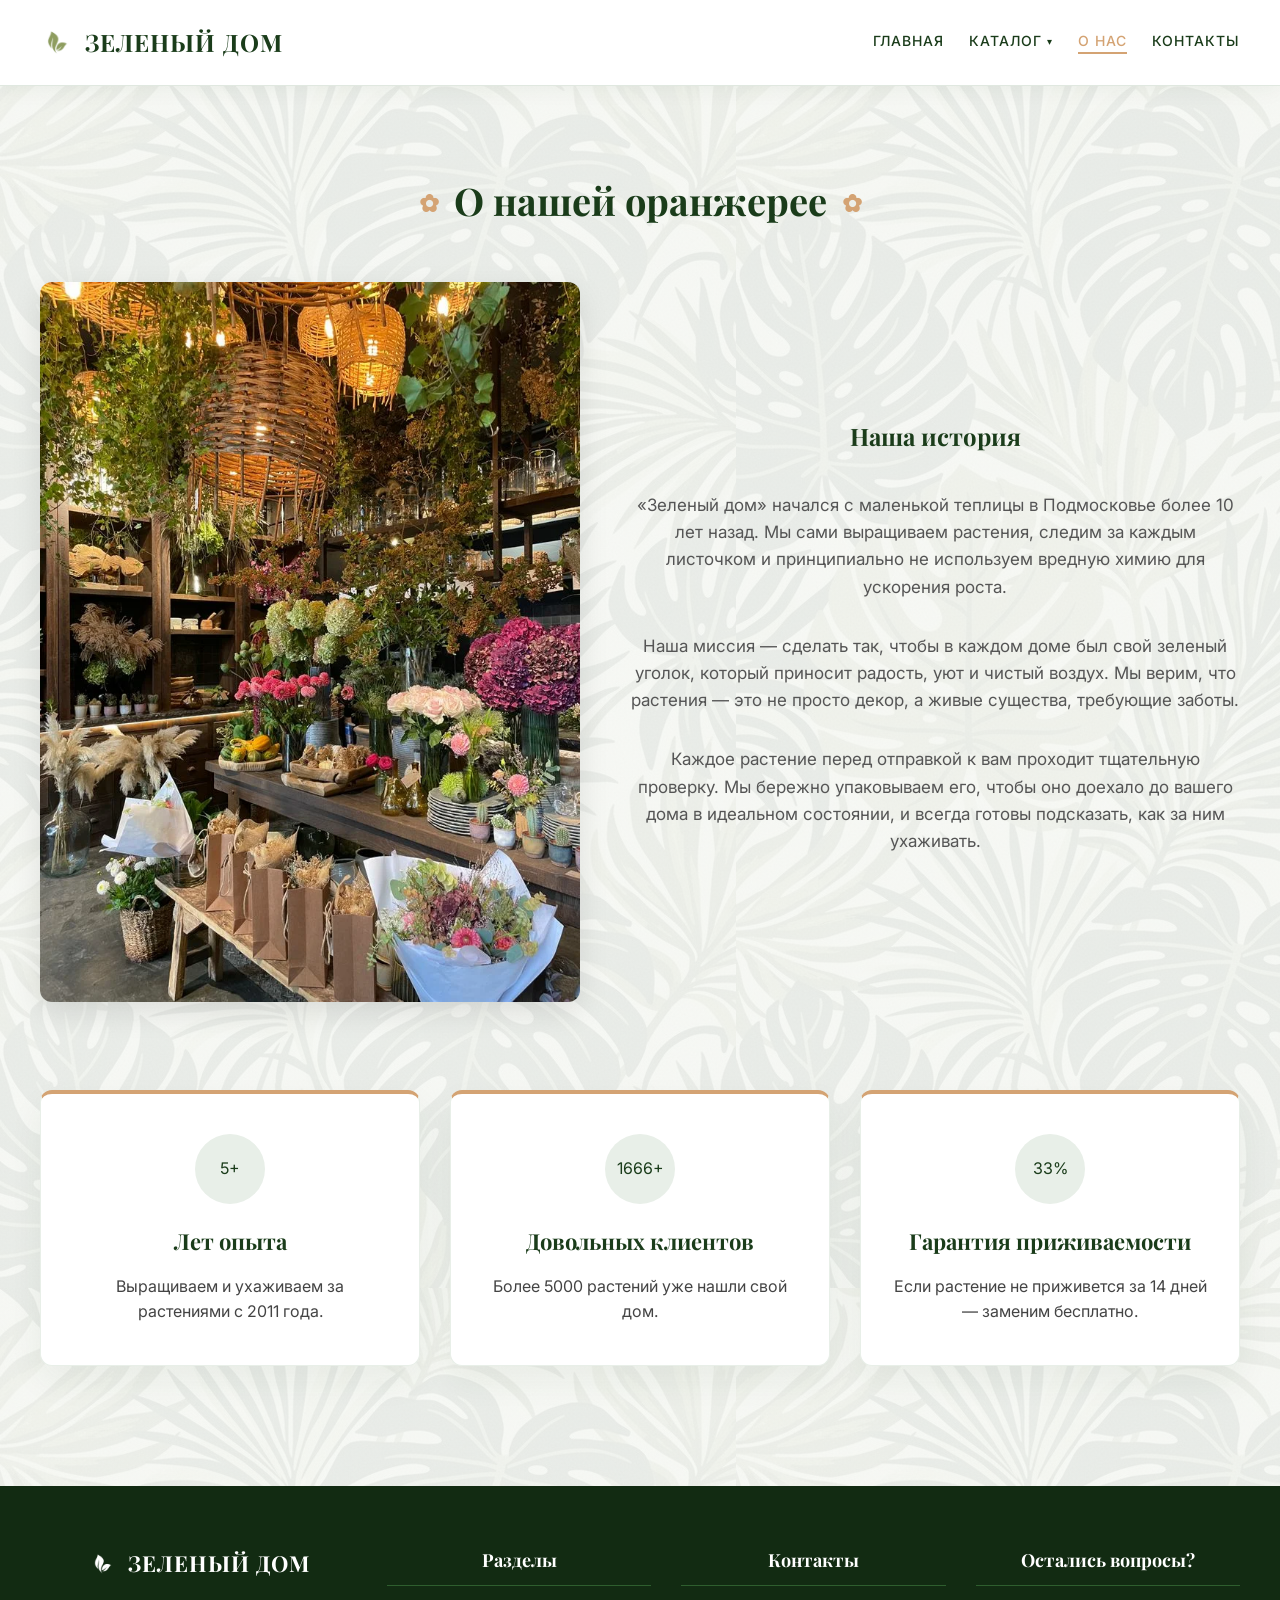
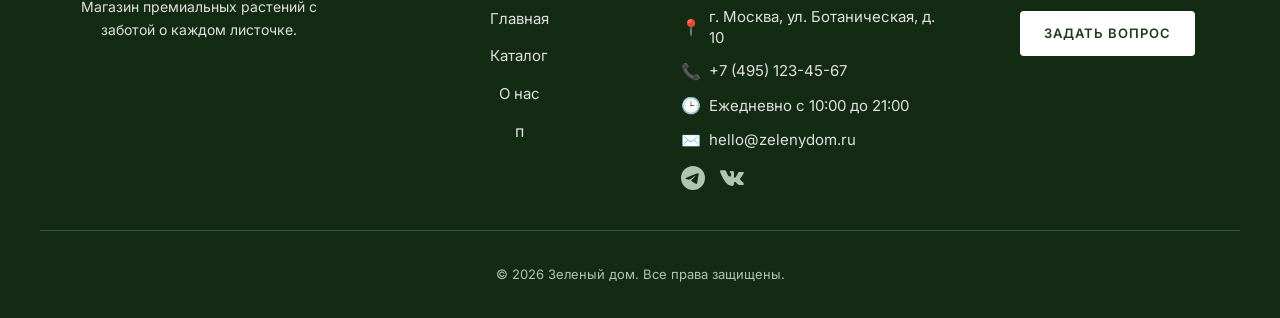
==== about.html @ 8b5833c4 "Добавлен виджет чата, исправлены контакты, добавлена анимация цифр и обновлены иконки" ====
<!DOCTYPE html>
<html lang="ru">
<head>
  <meta charset="UTF-8">
  <meta name="viewport" content="width=device-width, initial-scale=1.0">
  <meta name="description" content="О магазине Зеленый дом.">
  <title>О нас — Зеленый дом</title>
  <link rel="stylesheet" href="css/style.css">
  <link rel="stylesheet" href="css/responsive.css">
</head>
<body>

  <header class="site-header">
    <div class="container site-header__inner">
      <a href="index.html" class="site-logo">
        <img src="images/logo.png" alt="Логотип Зеленый дом" class="logo-img">
        ЗЕЛЕНЫЙ ДОМ
      </a>
      <nav class="site-nav">
        <ul class="site-nav__list">
          <li><a href="index.html" class="site-nav__link">Главная</a></li>
          <li class="site-nav__item site-nav__item--dropdown">
            <a href="catalog.html" class="site-nav__link site-nav__link--dropdown" aria-haspopup="true" aria-expanded="false">
              Каталог
              <span class="site-nav__caret" aria-hidden="true">▾</span>
            </a>
            <ul class="site-nav__dropdown">
              <li><a href="catalog.html#flowers" class="site-nav__dropdown-link">Комнатные цветы</a></li>
              <li><a href="catalog.html#succulents" class="site-nav__dropdown-link">Суккуленты и кактусы</a></li>
              <li><a href="catalog.html#palms" class="site-nav__dropdown-link">Пальмы и крупномеры</a></li>
            </ul>
          </li>
          <li><a href="about.html" class="site-nav__link active" aria-current="page">О нас</a></li>
          <li><a href="contacts.html" class="site-nav__link">Контакты</a></li>
        </ul>
      </nav>
    </div>
  </header>

  <main class="container section">
    <h1 class="section__title">О нашей оранжерее</h1>
    <div class="about-block" style="margin-top: 40px;">
      <div class="about-block__image">
        <img src="images/greenhouse.webp" alt="Оранжерея" class="img-fluid" style="border-radius: 12px; box-shadow: 0 10px 30px rgba(0,0,0,0.1);">
      </div>
      <div class="about-block__content">
        <h2 style="margin-top: 0;">Наша история</h2>
        <p style="font-size: 17px; color: #555; margin-bottom: 15px;">
          «Зеленый дом» начался с маленькой теплицы в Подмосковье более 10 лет назад. Мы сами выращиваем растения, следим за каждым листочком и принципиально не используем вредную химию для ускорения роста.
        </p>
        <p style="font-size: 17px; color: #555; margin-bottom: 15px;">
          Наша миссия — сделать так, чтобы в каждом доме был свой зеленый уголок, который приносит радость, уют и чистый воздух. Мы верим, что растения — это не просто декор, а живые существа, требующие заботы.
        </p>
        <p style="font-size: 17px; color: #555; margin-bottom: 20px;">
          Каждое растение перед отправкой к вам проходит тщательную проверку. Мы бережно упаковываем его, чтобы оно доехало до вашего дома в идеальном состоянии, и всегда готовы подсказать, как за ним ухаживать.
        </p>
      </div>
    </div>
    <div class="features-grid" style="margin-top: 60px;">
      <div class="feature-card">
        <div class="feature-icon counter" data-target="15" data-suffix="+">0+</div>
        <h3>Лет опыта</h3>
        <p>Выращиваем и ухаживаем за растениями с 2011 года.</p>
      </div>
      <div class="feature-card">
        <div class="feature-icon counter" data-target="5000" data-suffix="+">0+</div>
        <h3>Довольных клиентов</h3>
        <p>Более 5000 растений уже нашли свой дом.</p>
      </div>
      <div class="feature-card">
        <div class="feature-icon counter" data-target="100" data-suffix="%">0%</div>
        <h3>Гарантия приживаемости</h3>
        <p>Если растение не приживется за 14 дней — заменим бесплатно.</p>
      </div>
    </div>
  </main>

  <footer class="site-footer">
    <div class="container">
      <div class="footer-grid">
        <div class="footer-col">
          <a href="index.html" class="site-logo">
            <img src="images/logo.png" alt="Логотип Зеленый дом" class="logo-img">
            ЗЕЛЕНЫЙ ДОМ
          </a>
          <p class="footer-desc">Магазин премиальных растений с заботой о каждом листочке.</p>
        </div>
        <div class="footer-col">
          <h4>Разделы</h4>
          <ul class="footer-list">
            <li><a href="index.html">Главная</a></li>
            <li><a href="catalog.html">Каталог</a></li>
            <li><a href="about.html">О нас</a></li>
п          </ul>
        </div>
        <div class="footer-col footer-col--contacts">
          <h4>Контакты</h4>
          <ul class="footer-list">
            <li class="footer-contact">
              <span class="footer-contact__icon">📍</span> 
              <span>г. Москва, ул. Ботаническая, д. 10</span>
            </li>
            <li class="footer-contact">
              <span class="footer-contact__icon">📞</span> 
              <span><a href="tel:+74951234567">+7 (495) 123-45-67</a></span>
            </li>
            <li class="footer-contact">
              <span class="footer-contact__icon">🕒</span> 
              <span>Ежедневно с 10:00 до 21:00</span>
            </li>
            <li class="footer-contact">
              <span class="footer-contact__icon">✉️</span> 
              <span><a href="mailto:hello@zelenydom.ru">hello@zelenydom.ru</a></span>
            </li>
          </ul>
          
          <!-- Соцсети под почтой -->
          <div class="footer-socials">
            <a href="https://t.me/zelenydom" target="_blank" aria-label="Telegram">
              <svg viewBox="0 0 24 24" width="24" height="24" fill="currentColor"><path d="M11.944 0A12 12 0 0 0 0 12a12 12 0 0 0 12 12 12 12 0 0 0 12-12A12 12 0 0 0 12 0a12 12 0 0 0-.056 0zm4.962 7.224c.1-.002.321.023.465.14a.506.506 0 0 1 .171.325c.016.093.036.306.02.472-.18 1.898-.962 6.502-1.36 8.627-.168.9-.499 1.201-.82 1.23-.696.065-1.225-.46-1.9-.902-1.056-.693-1.653-1.124-2.678-1.8-1.185-.78-.417-1.21.258-1.91.177-.184 3.247-2.977 3.307-3.23.007-.032.014-.15-.056-.212s-.174-.041-.249-.024c-.106.024-1.793 1.14-5.061 3.345-.48.33-.913.49-1.302.48-.428-.008-1.252-.241-1.865-.44-.752-.245-1.349-.374-1.297-.789.027-.216.325-.437.893-.663 3.498-1.524 5.83-2.529 6.998-3.014 3.332-1.386 4.025-1.627 4.476-1.635z"/></svg>
            </a>
            <a href="https://vk.com/zelenydom" target="_blank" aria-label="ВКонтакте">
              <svg viewBox="0 0 24 24" width="24" height="24" fill="currentColor"><path d="M13.162 18.994c.609 0 .858-.406.851-.915-.031-1.917.714-2.949 2.059-1.604 1.488 1.488 1.796 2.519 3.603 2.519h3.2c.808 0 1.126-.26 1.126-.668 0-.863-1.421-2.386-2.625-3.504-1.686-1.565-1.765-1.602-.313-3.486 1.801-2.339 4.157-5.336 2.073-5.336h-3.981c-.772 0-.828.435-1.103 1.083-.995 2.347-2.886 5.387-3.604 4.922-.751-.485-.407-2.406-.35-5.261.015-.754.011-1.271-1.141-1.539-.814-.18-2.054-.302-2.748.007-1.051.469-.395 1.134.134 1.432.579.325.665.799.713 1.533.083 1.286-.093 2.417-1.256 2.417-1.32 0-2.226-1.578-3.23-4.287-.411-1.102-.734-2.063-1.94-2.063H1.155c-.855 0-1.154.471-1.154 1.031 0 .872 1.541 4.332 3.864 8.381 2.302 4.015 5.54 6.242 8.43 6.242h.867z"/></svg>
            </a>
          </div>
        </div>
        <div class="footer-col">
          <h4>Остались вопросы?</h4>
          <a href="contacts.html" class="btn btn--white">Задать вопрос</a>
        </div>
      </div>
      <div class="footer-bottom">
        <p>&copy; 2026 Зеленый дом. Все права защищены.</p>
      </div>
    </div>
  </footer>

  <a href="#" class="scroll-top" id="scrollTop" aria-label="Наверх">
    <img src="images/листик.png" alt="" class="scroll-top__img" aria-hidden="true">
  </a>

  <script src="js/main.js"></script>
</body>
</html>
---- css/style.css ----
@import url('https://fonts.googleapis.com/css2?family=Playfair+Display:wght@400;700&family=Inter:wght@300;400;600&display=swap');

/* === БАЗОВЫЕ СТИЛИ === */
body {
  font-family: 'Inter', sans-serif;
  margin: 0;
  color: #333;
  line-height: 1.6;
  background-color: #f7f9f7; 
  background-image: linear-gradient(rgba(247, 249, 247, 0.92), rgba(247, 249, 247, 0.92)), url('../images/паттерн2.jpg');
}


html {
  scroll-behavior: smooth;
  scroll-padding-top: 80px; 
}

h1, h2, h3, h4 {
  font-family: 'Playfair Display', serif;
  color: #1a3c1a;
}

.visually-hidden {
  position: absolute; width: 1px; height: 1px; margin: -1px; padding: 0; overflow: hidden; clip: rect(0, 0, 0, 0); border: 0;
}

a:focus-visible, button:focus-visible, input:focus-visible, select:focus-visible, textarea:focus-visible {
  outline: 2px solid #d4a373; outline-offset: 3px; border-radius: 4px;
}

.container { max-width: 1200px; margin: 0 auto; padding: 0 20px; }

/* === ШАПКА === */
.site-header {
  position: sticky; top: 0; z-index: 1000;
  background: rgba(255, 255, 255, 0.98); 
  border-bottom: 1px solid #e0e8e0;
  box-shadow: 0 4px 20px rgba(26, 60, 26, 0.05);
}

.site-header__inner {
  display: flex; justify-content: space-between; align-items: center;
  padding: 10px 20px; min-height: 65px; 
}

.site-logo { display: flex; align-items: center; gap: 10px; font-family: 'Playfair Display', serif; font-size: 24px; font-weight: 700; color: #1a3c1a; text-decoration: none; letter-spacing: 1px; }
.logo-img { height: 35px; width: auto; object-fit: contain; } 

.site-nav__list { display: flex; gap: 25px; list-style: none; margin: 0; padding: 0; }
.site-nav__link { text-decoration: none; color: #1a3c1a; font-weight: 500; font-size: 14px; text-transform: uppercase; letter-spacing: 1px; transition: color 0.3s; }
.site-nav__link {
  position: relative;
  padding-bottom: 5px;
}
.site-nav__link::after {
  content: '';
  position: absolute;
  bottom: 0;
  left: 0;
  width: 100%;
  height: 2px;
  background-color: #d4a373;
  transform: scaleX(0);
  transition: transform 0.3s ease;
}
.site-nav__link:hover::after, .site-nav__link.active::after {
  transform: scaleX(1);
}
.site-nav__link:hover, .site-nav__link.active { 
  color: #d4a373; 
}

/* Выпадающее меню */
.site-nav__item--dropdown { position: relative; }
.site-nav__link--dropdown { display: inline-flex; align-items: center; gap: 5px; }
.site-nav__caret { font-size: 10px; transition: transform 0.3s ease; }
.site-nav__item--dropdown:hover .site-nav__caret, .site-nav__item--dropdown.is-open .site-nav__caret { transform: rotate(180deg); }

.site-nav__dropdown {
  position: absolute; top: 100%; left: 50%; transform: translateX(-50%) translateY(10px);
  min-width: 220px; background: #ffffff; border: 1px solid #d1dcd1; border-radius: 8px;
  box-shadow: 0 15px 35px rgba(26, 60, 26, 0.15); padding: 10px 0; margin: 0; list-style: none;
  opacity: 0; visibility: hidden; transition: opacity 0.25s ease, transform 0.25s ease, visibility 0.25s; z-index: 100;
}
.site-nav__item--dropdown:hover .site-nav__dropdown, .site-nav__item--dropdown.is-open .site-nav__dropdown { opacity: 1; visibility: visible; transform: translateX(-50%) translateY(6px); }
.site-nav__dropdown-link { display: block; padding: 10px 20px; color: #1a3c1a; text-decoration: none; font-size: 14px; font-weight: 500; transition: background 0.2s, color 0.2s; }
.site-nav__dropdown-link:hover { background: #e8efe8; color: #d4a373; }

/* === КНОПКИ === */
.btn { display: inline-block; padding: 12px 24px; text-decoration: none; text-align: center; font-weight: 600; background: #1a3c1a; color: white; border: none; transition: 0.3s; font-size: 13px; text-transform: uppercase; letter-spacing: 1px; cursor: pointer; border-radius: 4px; }
.btn:hover { background: #2e5e2e; }
.btn--outline { background: #ffffff; color: #1a3c1a; border: 1px solid #1a3c1a; }
.btn--outline:hover { background: #1a3c1a; color: white; }
.btn--white { background: white; color: #1a3c1a; }
.btn--white:hover { background: #f0f0f0; }
.btn--sm { padding: 8px 16px; font-size: 12px; }

/* === ГЛАВНАЯ === */
.hero { display: flex; gap: 60px; align-items: center; padding: 60px 20px; }
.hero__content { flex: 1; background: rgba(255, 255, 255, 0.95); padding: 50px; border-radius: 12px; box-shadow: 0 20px 40px rgba(0,0,0,0.08); border: 1px solid #e8efe8; }
.hero__title { font-size: 48px; margin-bottom: 20px; line-height: 1.1; }
.hero__text { font-size: 18px; margin-bottom: 30px; color: #444; }
.hero__image { flex: 1; position: relative; }
.hero__image img { border-radius: 12px; box-shadow: 0 20px 40px rgba(0,0,0,0.15); }
.img-fluid { max-width: 100%; height: auto; object-fit: cover; }

/* === ГЛАВНЫЕ ЗАГОЛОВКИ СЕКЦИЙ === */
.section__title {
  text-align: center;
  font-size: 38px;
  margin-bottom: 50px;
  display: flex;
  align-items: center;
  justify-content: center;
  gap: 15px;
  color: #1a3c1a;
  font-family: 'Playfair Display', serif;
}

.section__title::before {
  content: '✿';
  color: #d4a373;
  font-size: 24px;
  font-style: normal;
}

.section__title::after {
  content: '✿';
  color: #d4a373;
  font-size: 24px;
  font-style: normal;
}
@media (max-width: 768px) {
  .section__title {
    font-size: 28px;
    gap: 10px;
    flex-wrap: wrap; 
  }
  
  .section__title::before,
  .section__title::after {
    width: 40px;
  }
}

.breadcrumbs { font-size: 14px; color: #666; margin-bottom: 20px; }
.breadcrumbs a { color: #1a3c1a; text-decoration: none; }

/* === СЕТКА ТОВАРОВ === */
.products-grid { display: grid; grid-template-columns: repeat(3, 1fr); gap: 30px; }
.product-card { position: relative; background: #ffffff; display: flex; flex-direction: column; transition: transform 0.3s, box-shadow 0.3s; border-radius: 12px; overflow: hidden; box-shadow: 0 4px 15px rgba(0, 0, 0, 0.05); border: 1px solid #f0f0f0; cursor: pointer; }
.product-card:hover { transform: translateY(-8px); box-shadow: 0 20px 40px rgba(0, 0, 0, 0.12); }
.product-card__img { width: 100%; aspect-ratio: 4 / 3; object-fit: cover; transition: transform 0.5s; }
.product-card:hover .product-card__img { transform: scale(1.05); }
.product-card__body { padding: 25px; display: flex; flex-direction: column; flex-grow: 1; background: #ffffff; position: relative; z-index: 2; }
.product-card__title { margin-top: 0; font-size: 22px; margin-bottom: 10px; }
.product-card__desc { color: #444; margin-bottom: 15px; flex-grow: 1; font-size: 15px; }
.product-card__price { font-weight: 600; font-size: 1.2rem; color: #1a3c1a; margin-bottom: 20px; }
.product-card__badge { position: absolute; top: 15px; left: 15px; background: rgba(26, 60, 26, 0.9); color: white; padding: 5px 12px; font-size: 11px; text-transform: uppercase; font-weight: 600; z-index: 3; border-radius: 4px; }
.product-card__badge--new { background: rgba(212, 163, 115, 0.9); }
.product-card__pet { position: absolute; top: 15px; right: 15px; background: #e8efe8; color: #1a3c1a; padding: 4px 10px; font-size: 11px; font-weight: 600; border-radius: 20px; text-transform: uppercase; z-index: 3; box-shadow: 0 2px 5px rgba(0,0,0,0.1); }

/* === КАТАЛОГ === */
.catalog-layout { display: grid; grid-template-columns: 250px 1fr; gap: 40px; align-items: start; }
.catalog-filters { padding: 25px; background: rgba(255, 255, 255, 0.98); border-radius: 12px; box-shadow: 0 10px 30px rgba(0,0,0,0.05); height: fit-content; border: 1px solid #e8efe8; position: sticky; top: 100px; }
.filter-list { list-style: none; padding: 0; margin: 0; }
.filter-list li { margin-bottom: 5px; }
.filter-list a { text-decoration: none; color: #444; font-size: 15px; transition: all 0.2s; display: block; padding: 10px 15px; border-radius: 8px; }
.filter-list a:hover { background: #e8efe8; color: #1a3c1a; padding-left: 20px; }
.category-title { font-family: 'Playfair Display', serif; font-size: 28px; color: #1a3c1a; margin-bottom: 25px; padding-bottom: 10px; border-bottom: 2px solid #e8efe8; }

/* === МОДАЛЬНЫЕ ОКНА === */
dialog { border: none; border-radius: 12px; padding: 0; box-shadow: 0 20px 50px rgba(0,0,0,0.3); }
dialog::backdrop { background: rgba(26, 60, 26, 0.6); backdrop-filter: blur(3px); }
.modal-close { position: absolute; top: 15px; right: 15px; background: transparent; border: none; font-size: 28px; line-height: 1; color: #666; cursor: pointer; z-index: 10; transition: color 0.3s; }
.modal-close:hover { color: #1a3c1a; }


.product-dialog { 
  max-width: 800px; 
  width: 90%; 
  background: #fff; 
}

.product-dialog__inner { 
  display: flex; 
  gap: 30px; 
  padding: 30px; 
  align-items: flex-start; 
}

.product-dialog__img { 
  flex: 0 0 45%; 
  border-radius: 8px; 
  object-fit: contain; 
  width: 100%; 
  max-height: 400px; 
  /* aspect-ratio: 4/3;  */
}

.product-dialog__content { 
  flex: 1; 
  display: flex; 
  flex-direction: column; 
}
.product-dialog__title { font-size: 32px; margin: 0 0 10px; }
.product-dialog__sku { color: #666; font-size: 13px; text-transform: uppercase; margin-bottom: 15px; }
.product-dialog__price { font-size: 24px; font-weight: bold; color: #1a3c1a; margin-bottom: 15px; }
.product-dialog__desc { color: #444; font-size: 15px; margin-bottom: 20px; }
.product-dialog__specs { list-style: none; padding: 15px; margin: 0 0 20px; background: #f9fbf9; border-radius: 8px; border-left: 4px solid #1a3c1a; font-size: 14px; }
.product-dialog__specs li { margin-bottom: 8px; }
.product-dialog__btn { width: 100%; padding: 15px; font-size: 15px; margin-top: auto; }

/* Окно заявки */
.order-dialog { max-width: 500px; width: 100%; background: #fff; padding: 35px; }
.order-dialog__title { margin: 0 0 25px; font-size: 26px; text-align: center; }

/* === ФОРМЫ === */
.order-form { display: grid; grid-template-columns: 1fr 1fr; gap: 20px; }
.order-form__group { display: flex; flex-direction: column; }
.order-form__group--wide { grid-column: span 2; }
.order-form__input, .order-form__select, .order-form__textarea { padding: 12px 15px; border: 1px solid #c0d0c0; border-radius: 6px; font-family: inherit; font-size: 15px; background: #f4f7f4; transition: all 0.3s; }
.order-form__input:focus, .order-form__select:focus, .order-form__textarea:focus { outline: none; border-color: #1a3c1a; background: #ffffff; box-shadow: 0 0 0 3px rgba(26, 60, 26, 0.1); }
.order-form__input[aria-invalid="true"] { border-color: #d9534f; background: #fdf2f2; }
.order-form__label { margin-bottom: 6px; font-weight: 600; font-size: 13px; text-transform: uppercase; letter-spacing: 0.5px; color: #444; }
.req { color: #d9534f; }
.order-form__checkbox { display: flex; align-items: flex-start; gap: 10px; font-size: 13px; color: #444; cursor: pointer; line-height: 1.4; }
.order-form__checkbox input[type="checkbox"] { width: 16px; height: 16px; margin-top: 2px; accent-color: #1a3c1a; flex-shrink: 0; cursor: pointer; }
.order-form__checkbox[aria-invalid="true"] { color: #d9534f; }
.order-form__note { grid-column: 1 / -1; font-size: 12px; color: #888; margin: 0; text-align: center; }

/* === О НАС === */
.about-block { 
  display: flex; 
  gap: 50px; 
  align-items: center; 
  margin: 40px 0 80px; 
}

.about-block__image { 
  flex: 0 0 45%; 
  max-width: 45%;
  border-radius: 12px;
}

.about-block__image img {
  object-fit: contain; 
  box-shadow: 0 15px 35px rgba(26, 60, 26, 0.15);
}

.about-block__content { 
  flex: 1; 
  display: flex;
  flex-direction: column;
  justify-content: center;
    text-align: center;
}

/* === КОНТАКТЫ === */
.contacts-wrapper { display: grid; grid-template-columns: 1fr 1fr; gap: 40px; align-items: start; }
.contacts-left { display: flex; flex-direction: column; }
.contacts-card { background: #ffffff; border-radius: 12px; overflow: hidden; border: 1px solid #d1dcd1; box-shadow: 0 10px 30px rgba(26, 60, 26, 0.1); display: flex; flex-direction: column; }
.contacts-info {
  padding: 40px 40px 20px 40px;
}

.contacts-info p {
  font-size: 16px;
  color: #444;
  margin-bottom: 15px;
  text-align: left; /* Выравниваем по левому краю */
  display: block; /* Убираем флекс, который ломал верстку */
}

.contacts-info p strong {
  display: block;
  color: #1a3c1a;
  margin-bottom: 5px;
}

/* Стили для мессенджеров (чтобы кнопки были аккуратными) */
.messengers {
  margin-top: 25px;
}

.messengers p {
  margin-bottom: 10px;
}
.contacts-map { height: 300px; position: relative; border-top: 1px solid #e8efe8; }
.contacts-map iframe { position: absolute; top: 0; left: 0; width: 100%; height: 100%; border: none; }
.contacts-form-wrapper { background: #ffffff; padding: 30px; border-radius: 12px; border: 1px solid #d1dcd1; box-shadow: 0 10px 30px rgba(26, 60, 26, 0.1); }
.order-form--page { padding: 0; box-shadow: none; background: transparent; width: 100%; }
.messengers { margin-top: 15px; }
.messengers .btn { margin-right: 10px; margin-bottom: 10px; }

/* Доставка */
.delivery-on-contacts { margin-top: 60px; }
.delivery-features { display: grid; grid-template-columns: repeat(3, 1fr); gap: 20px; margin-bottom: 40px; }
.delivery-feature { background: #ffffff; padding: 30px 20px; border-radius: 12px; border: 1px solid #e8efe8; box-shadow: 0 5px 15px rgba(0, 0, 0, 0.05); text-align: center; }
.delivery-feature__icon { font-size: 35px; margin-bottom: 10px; }
.delivery-feature__title { font-size: 20px; margin: 0 0 10px; }
.delivery-feature__text { color: #444; font-size: 14px; margin: 0; }
.delivery-section { margin-bottom: 40px; }
.delivery-section__title { font-size: 28px; margin-bottom: 20px; padding-bottom: 10px; border-bottom: 2px solid #e8efe8; }
.delivery-note { margin-top: 15px; font-size: 14px; color: #1a3c1a; font-weight: 600; }
.payment-grid { display: grid; grid-template-columns: repeat(2, 1fr); gap: 20px; }
.payment-card { background: #ffffff; padding: 20px; border-radius: 12px; border: 1px solid #e8efe8; box-shadow: 0 5px 15px rgba(0, 0, 0, 0.05); }
.payment-card__icon { font-size: 28px; margin-bottom: 10px; }
.payment-card__title { font-size: 18px; margin: 0 0 8px; }
.payment-card__text { color: #444; font-size: 14px; margin: 0; }
.table-wrapper { overflow-x: auto; border-radius: 8px; box-shadow: 0 4px 15px rgba(0,0,0,0.05); margin-bottom: 15px; }
.product-table { width: 100%; border-collapse: collapse; background: #fff; }
.product-table th { background: #1a3c1a; color: white; padding: 15px; text-align: left; font-weight: 400; font-size: 14px; }
.product-table td { padding: 15px; border-bottom: 1px solid #eee; color: #444; font-size: 14px; }

/* === ПОДВАЛ === */
.site-footer { background-color: #122b12; color: #e0e0e0; padding: 60px 0 20px; margin-top: 60px; }
.site-footer .footer-col h4 {color: #d4a373; }
.footer-grid { display: grid; grid-template-columns: 1.2fr 1fr 1fr 1fr; gap: 30px; margin-bottom: 40px; align-items: start; }
.footer-col { display: flex; flex-direction: column; align-items: center; text-align: center; min-width: 0; }
.site-footer .site-logo { color: #ffffff; display: inline-flex; align-items: center; gap: 10px; font-size: 22px; white-space: nowrap; margin-bottom: 15px; }
.site-footer .logo-img { filter: brightness(0) invert(1); height: 30px; width: auto; }
.site-footer .footer-col h4 { color: #ffffff; font-family: 'Playfair Display', serif; font-size: 18px; margin: 0 0 20px 0; padding-bottom: 10px; border-bottom: 1px solid #2e5e2e; width: 100%; text-align: center; }
.site-footer .footer-desc { color: #e0e0e0; margin-top: 0; font-size: 14px; text-align: center; max-width: 250px; }
.footer-list { list-style: none; padding: 0; margin: 0; display: flex; flex-direction: column; gap: 12px; align-items: center; width: 100%; }
.site-footer .footer-list a { color: #e0e0e0; text-decoration: none; transition: color 0.3s; font-size: 15px; }
.site-footer .footer-list a:hover { color: #ffffff; }
.footer-contact { display: flex; align-items: center; justify-content: center; gap: 8px; line-height: 1.4; font-size: 15px; }
.footer-contact__icon { font-size: 16px; }
.site-footer .btn--white { margin-top: 5px; }
.site-footer .footer-bottom { border-top: 1px solid #2e5e2e; padding-top: 20px; text-align: center; font-size: 13px; color: #b0c4b0; }
/* Выравнивание только колонки с контактами */
.footer-col--contacts {
  align-items: flex-start !important;
  text-align: left;
}

.footer-col--contacts h4 {
  text-align: left; /* Заголовок тоже слева */
  width: 100%;
}

.footer-col--contacts .footer-list {
  align-items: flex-start; /* Элементы списка слева */
}

.footer-col--contacts .footer-contact {
  justify-content: flex-start;
}

/* Иконки соцсетей в футере */
.footer-socials {
  display: flex;
  gap: 15px;
  margin-top: 15px;
}
.footer-socials a {
  color: #b0c4b0;
  transition: color 0.3s;
  display: inline-flex;
}
.footer-socials a:hover {
  color: #ffffff;
}
/* === ПРОЧЕЕ === */
.scroll-top { position: fixed; bottom: 30px; right: 30px; width: 45px; height: 45px; background-color: #e8efe8; border-radius: 50%; display: flex; align-items: center; justify-content: center; z-index: 1000; box-shadow: 0 4px 15px rgba(26, 60, 26, 0.2); transition: all 0.3s ease; opacity: 0; visibility: hidden; transform: translateY(20px); }
.scroll-top.show { opacity: 1; visibility: visible; transform: translateY(0); }
.scroll-top:hover { background-color: #1a3c1a; transform: translateY(-5px); }
.scroll-top__img { width: 28px; height: 28px; object-fit: contain; transition: filter 0.3s ease; }
.scroll-top:hover .scroll-top__img { filter: brightness(0) invert(1); }

.success-dialog { max-width: 400px; width: 100%; text-align: center; background: linear-gradient(180deg, #f4f7f4 0%, #ffffff 100%); padding: 40px 30px; }
.success-dialog__icon { font-size: 50px; margin-bottom: 15px; }
.success-dialog__title { font-size: 24px; margin: 0 0 15px; }
.success-dialog__text { color: #444; font-size: 15px; line-height: 1.6; margin: 0 0 25px; }
.success-dialog__btn { width: 100%; padding: 14px; }
/* === ПРЕИМУЩЕСТВА (ПОЧЕМУ ВЫБИРАЮТ НАС) === */
.features-grid { 
  display: grid; 
  grid-template-columns: repeat(3, 1fr); 
  gap: 30px; 
}

.feature-card {
  background: #ffffff;
  padding: 40px 30px;
  border-radius: 12px;
  text-align: center;
  border: 1px solid #e0e0e0;
  box-shadow: 0 10px 25px rgba(0, 0, 0, 0.08);
  transition: transform 0.3s, box-shadow 0.3s;
  border-top: 4px solid #1a3c1a;
  border: 1px solid #e8efe8;
  border-top: 4px solid #d4a373; 
  box-shadow: 0 15px 35px rgba(26, 60, 26, 0.06);
}

.feature-card:hover { 
  transform: translateY(-8px); 
  box-shadow: 0 15px 35px rgba(0, 0, 0, 0.15); 
}

.feature-icon {
  color: #1a3c1a;
  margin-bottom: 20px;
  display: inline-flex;
  align-items: center;
  justify-content: center;
  width: 70px;
  height: 70px;
  background: #e8efe8;
  border-radius: 50%;
}

.feature-card h3 { margin-top: 0; font-size: 22px; margin-bottom: 15px; }
.feature-card p { color: #444; margin: 0; }

/* === ПОЛЕЗНЫЕ СОВЕТЫ === */
.tips-grid { 
  display: grid; 
  grid-template-columns: repeat(3, 1fr); 
  gap: 30px; 
}

.tip-card { 
  background: #ffffff; 
  padding: 35px 30px; 
  border-radius: 12px;
  border: 1px solid #e8efe8; 
  box-shadow: 0 10px 25px rgba(0, 0, 0, 0.06);
  transition: transform 0.3s, box-shadow 0.3s; 
  display: flex; 
  flex-direction: column;
  align-items: center; /* Центрируем всё внутри карточки */
  text-align: center; /* Центрируем текст */
}


.tip-card:hover { 
  transform: translateY(-6px); 
  box-shadow: 0 18px 35px rgba(0, 0, 0, 0.12); 
}

.tip-card__icon { 
  display: flex;
  align-items: center;
  justify-content: center;
  width: 70px;
  height: 70px;
  background: #e8efe8;
  border-radius: 50%;
  font-size: 36px; 
  margin-bottom: 20px;
}

.tip-card__title { font-size: 22px; margin: 0 0 12px; color: #1a3c1a; }
.tip-card__text { color: #444; font-size: 15px; margin: 0 0 20px; flex-grow: 1; }

.tip-card__link { 
  color: #1a3c1a; 
  font-weight: 600; 
  font-size: 14px; 
  text-decoration: none; 
  border-bottom: 1px solid #d4a373; 
  padding-bottom: 2px; 
  transition: color 0.3s; 
  margin-top: auto; /* Прижимает ссылку к низу */
}

.tip-card__link:hover { color: #d4a373; }

/* Адаптив для этих сеток */
@media (max-width: 992px) { 
  .features-grid, .tips-grid { grid-template-columns: repeat(2, 1fr); } 
}
@media (max-width: 576px) { 
  .features-grid, .tips-grid { grid-template-columns: 1fr; } 
}
/* === СЛАЙДЕР === */
.slider { 
  position: relative; 
  padding: 0 50px; 
  max-width: 100%;
  overflow: hidden; 
}

.slider__viewport { 
  overflow: hidden; 
}

.slider__track { 
  display: flex; 
  gap: 30px; 
  transition: transform 0.5s ease; 
  will-change: transform; 
}

.slider__slide { 
  flex: 0 0 calc((100% - 60px) / 3); 
  min-width: 0; 
}

.slider__slide .product-card__img {
  width: 100%;
  aspect-ratio: 4 / 3;
  object-fit: cover;
  height: auto;
}

/* Стрелки */
.slider__arrow {
  position: absolute; top: 50%; transform: translateY(-50%);
  width: 40px; height: 40px; border-radius: 50%;
  background: #ffffff; border: 1px solid #d1dcd1; color: #1a3c1a;
  font-size: 16px; cursor: pointer; z-index: 2; transition: all 0.3s ease;
  box-shadow: 0 4px 12px rgba(0,0,0,0.08);
}
.slider__arrow:hover { background: #1a3c1a; color: #fff; }
.slider__arrow--prev { left: 0; }
.slider__arrow--next { right: 0; }

/* Точки навигации */
.slider__dots { display: flex; justify-content: center; gap: 10px; margin-top: 30px; }
.slider__dot {
  width: 10px; height: 10px; border-radius: 50%; border: none;
  background: #d1dcd1; cursor: pointer; transition: background 0.3s; padding: 0;
}
.slider__dot.is-active { background: #1a3c1a; }
/* === УЛУЧШЕННАЯ ФОРМА === */
.contacts-form-wrapper { 
  background: #ffffff; 
  padding: 40px; 
  border-radius: 12px; 
  border: 1px solid #d1dcd1; 
  box-shadow: 0 15px 40px rgba(26, 60, 26, 0.08); 
  position: relative;
  overflow: hidden;
}

.contacts-form-wrapper::before {
  content: '';
  position: absolute;
  top: 0;
  left: 0;
  width: 100%;
  height: 6px;
  background: #1a3c1a;
}

.contact-form-header {
  margin-bottom: 30px;
  text-align: center;
}

.contact-form-title {
  font-size: 28px;
  margin: 0 0 10px;
  color: #1a3c1a;
}

.contact-form-subtitle {
  font-size: 15px;
  color: #666;
  margin: 0;
  line-height: 1.5;
}

.order-form--page .order-form__input,
.order-form--page .order-form__select,
.order-form--page .order-form__textarea {
  padding: 14px 18px;
  background: #f9fbf9;
  border: 1px solid #c0d0c0;
}

.order-form--page .order-form__input:focus,
.order-form--page .order-form__select:focus,
.order-form--page .order-form__textarea:focus {
  background: #ffffff;
}

.order-form--page .btn {
  padding: 16px;
  font-size: 15px;
  margin-top: 10px;
}
/* === КОНТРАСТНЫЕ СЕКЦИИ === */
.section {
  padding: 60px 0;
  width: 100%;
}

.section:nth-of-type(even) {
  background-color: #ffffff;
  box-shadow: 0 10px 30px rgba(0, 0, 0, 0.03) inset; 
}

/* === СТИЛИ ДЛЯ МЕССЕНДЖЕРОВ === */
.messengers-list {
  display: flex;
  gap: 10px;
  margin-top: 10px;
  flex-wrap: wrap;
  justify-content: flex-start; 
}
.messenger-btn {
  display: inline-flex;
  align-items: center;
  gap: 8px;
  padding: 10px 16px;
  border-radius: 8px;
  font-size: 14px;
  font-weight: 600;
  text-decoration: none;
  transition: all 0.3s ease;
}
.messenger-btn--tg { background: #e3f2fd; color: #007bb5; }
.messenger-btn--tg:hover { background: #007bb5; color: #fff; }
.messenger-btn--vk { background: #f0f4f8; color: #2787F5; }
.messenger-btn--vk:hover { background: #2787F5; color: #fff; }
/* === ИКОНКИ В КРУЖКАХ === */
.tip-card__icon, 
.delivery-feature__icon,
.payment-card__icon {
  display: inline-flex;
  align-items: center;
  justify-content: center;
  width: 70px;
  height: 70px;
  background: #e8efe8;
  border-radius: 50%;
  font-size: 36px; 
  margin-bottom: 20px;
}

/* === УЛУЧШЕНИЕ СТРАНИЦЫ КОНТАКТЫ === */
.contacts-info p {
  display: flex;
  align-items: flex-start;
  gap: 10px;
  margin-bottom: 15px;
}

.contacts-info p strong {
  display: block;
  margin-bottom: 5px;
}
/* Убираем синий цвет и подчеркивание у ссылок в контактах */
.contact-item a {
  color: #444 !important; /* Цвет как у обычного текста */
  transition: color 0.3s;
}

/* При наведении мышки делаем их фирменного зеленого цвета */
.contact-item a:hover {
  color: #d4a373 !important; 
}
/* === УВЕЛИЧИВАЕМ ИКОНКИ (БЕЗ КРУЖКОВ) === */

/* 1. Полезные советы */
.tip-card__icon {
  background: transparent !important; /* Убираем серый круг */
  width: auto !important;
  height: auto !important;
  font-size: 56px !important; /* Делаем иконку большой */
  line-height: 1 !important;
  margin-bottom: 25px !important;
}

/* 2. Доставка и оплата */
.delivery-feature__icon,
.payment-card__icon {
  background: transparent !important; /* Убираем серый круг */
  width: auto !important;
  height: auto !important;
  font-size: 48px !important; /* Делаем иконку большой */
  line-height: 1 !important;
  margin-bottom: 20px !important;
}

/* Оставляем кружочки только в блоке "Почему выбирают нас" (там SVG-иконки) */
.feature-icon {
  display: inline-flex;
  align-items: center;
  justify-content: center;
  width: 70px;
  height: 70px;
  background: #e8efe8;
  border-radius: 50%;
  margin-bottom: 20px;
}

/* === УБИРАЕМ СИНИЙ ЦВЕТ У ССЫЛОК В КОНТАКТАХ === */
.contacts-info a,
.contact-item a,
.contact-item p a {
  color: #444 !important; 
  text-decoration: none !important; 
}

.contacts-info a:hover,
.contact-item a:hover,
.contact-item p a:hover {
  color: #d4a373 !important; 
}
/* === ВИДЖЕТ ЧАТА === */
.chat-widget {
  position: fixed;
  bottom: 90px; /* Чуть выше кнопки "Наверх" */
  right: 30px;
  z-index: 1000;
  display: flex;
  flex-direction: column;
  align-items: flex-end;
}

/* Сама кнопка */
.chat-widget__toggle {
  width: 60px;
  height: 60px;
  border-radius: 50%;
  background-color: #1a3c1a;
  color: #fff;
  border: none;
  cursor: pointer;
  box-shadow: 0 4px 15px rgba(26, 60, 26, 0.3);
  display: flex;
  align-items: center;
  justify-content: center;
  transition: transform 0.3s, background-color 0.3s;
}
.chat-widget__toggle:hover {
  background-color: #d4a373;
  transform: scale(1.05);
}

/* Окно чата */
/* === ПРОФЕССИОНАЛЬНЫЙ ВИДЖЕТ ЧАТА === */
.chat-widget {
  position: fixed;
  bottom: 90px;
  right: 30px;
  z-index: 1000;
  display: flex;
  flex-direction: column;
  align-items: flex-end;
  font-family: 'Inter', sans-serif;
}

/* Кнопка с пульсацией */
.chat-widget__toggle {
  width: 60px;
  height: 60px;
  border-radius: 50%;
  background-color: #1a3c1a;
  color: #fff;
  border: none;
  cursor: pointer;
  box-shadow: 0 4px 15px rgba(26, 60, 26, 0.3);
  display: flex;
  align-items: center;
  justify-content: center;
  transition: transform 0.3s, background-color 0.3s;
  position: relative;
}
.chat-widget__toggle:hover {
  background-color: #d4a373;
  transform: scale(1.05);
}

/* Пульсация */
.chat-widget__toggle::after {
  content: '';
  position: absolute;
  top: 0; left: 0; width: 100%; height: 100%;
  border-radius: 50%;
  box-shadow: 0 0 0 0 rgba(26, 60, 26, 0.4);
  animation: pulse 2s infinite;
}
@keyframes pulse {
  0% { box-shadow: 0 0 0 0 rgba(26, 60, 26, 0.4); }
  70% { box-shadow: 0 0 0 15px rgba(26, 60, 26, 0); }
  100% { box-shadow: 0 0 0 0 rgba(26, 60, 26, 0); }
}

/* Окно чата */
.chat-widget__window {
  background: #fff;
  width: 320px;
  border-radius: 16px;
  box-shadow: 0 15px 50px rgba(0, 0, 0, 0.15);
  margin-bottom: 15px;
  overflow: hidden;
  display: none;
  border: 1px solid #e8efe8;
  transform-origin: bottom right;
  animation: chatPop 0.3s cubic-bezier(0.175, 0.885, 0.32, 1.275) forwards;
}
@keyframes chatPop {
  from { opacity: 0; transform: scale(0.8); }
  to { opacity: 1; transform: scale(1); }
}
.chat-widget__window.is-active { display: block; }

/* Шапка чата */
.chat-widget__header {
  background: #f4f7f4;
  padding: 20px;
  border-bottom: 1px solid #e8efe8;
  position: relative;
  display: flex;
  align-items: center;
}
.chat-widget__header-top {
  display: flex;
  align-items: center;
  gap: 12px;
}
.chat-widget__avatar {
  width: 45px;
  height: 45px;
  border-radius: 50%;
  object-fit: cover;
  border: 2px solid #fff;
  box-shadow: 0 2px 8px rgba(0,0,0,0.1);
}
.chat-widget__header h4 {
  margin: 0 0 2px;
  font-size: 16px;
  color: #1a3c1a;
  font-family: 'Playfair Display', serif;
}
.chat-widget__header p {
  margin: 0;
  font-size: 12px;
  color: #555;
  display: flex;
  align-items: center;
  gap: 5px;
}
.chat-widget__online {
  display: inline-block;
  width: 8px;
  height: 8px;
  background: #2e5e2e;
  border-radius: 50%;
}

.chat-widget__close {
  position: absolute;
  top: 15px;
  right: 15px;
  background: none;
  border: none;
  font-size: 22px;
  cursor: pointer;
  color: #888;
  transition: color 0.2s;
}
.chat-widget__close:hover { color: #1a3c1a; }

/* Тело чата */
.chat-widget__body {
  padding: 20px;
}
.chat-widget__message {
  background: #f4f7f4;
  padding: 12px 15px;
  border-radius: 12px;
  border-bottom-left-radius: 4px; /* Эффект "хвостика" сообщения */
  font-size: 13px;
  color: #444;
  line-height: 1.5;
  margin-bottom: 15px;
}

/* Кнопки (теперь с рамкой, а не сплошным фоном) */
.chat-widget__btn {
  display: flex;
  align-items: center;
  justify-content: center;
  gap: 10px;
  padding: 12px;
  border-radius: 8px;
  text-decoration: none;
  font-weight: 600;
  font-size: 14px;
  margin-bottom: 10px;
  transition: all 0.3s;
  border: 1px solid #d1dcd1;
  color: #1a3c1a;
  background: #ffffff;
}
.chat-widget__btn:hover {
  border-color: #1a3c1a;
  background: #f9fbf9;
}
/* Если хотите сохранить цвета брендов, можно оставить их, но сделать прозрачнее */
.chat-widget__btn svg { color: #1a3c1a; }

/* Сдвигаем кнопку "Наверх" */
.scroll-top { bottom: 30px; }
---- css/responsive.css ----
img, video { max-width: 100%; height: auto; }
body { overflow-x: hidden; }

@media (max-width: 992px) {
  .products-grid { grid-template-columns: repeat(2, 1fr); }
  .footer-grid { grid-template-columns: repeat(2, 1fr); gap: 40px; }
  .catalog-layout { grid-template-columns: 1fr; }
  .catalog-filters { position: static; }
  .hero, .contacts-wrapper { flex-direction: column; }
  .order-form { grid-template-columns: 1fr; }
  .order-form__group--wide { grid-column: span 1; }
  .delivery-features, .payment-grid { grid-template-columns: 1fr; }
}

@media (max-width: 768px) {
  .site-header__inner { flex-direction: column; gap: 15px; padding: 15px 20px; }
  .site-nav__list { flex-wrap: wrap; justify-content: center; gap: 15px; }
  .hero__title { font-size: 36px; }
  
  .site-nav__dropdown { position: static; transform: none; opacity: 1; visibility: visible; box-shadow: none; border: none; padding-left: 0; margin-top: 10px; display: none; width: 100%; background: transparent; }
  .site-nav__item--dropdown.is-open .site-nav__dropdown { display: block; }
  .site-nav__item--dropdown:hover .site-nav__dropdown { display: none; }
  .site-nav__item--dropdown.is-open:hover .site-nav__dropdown { display: block; }
  .site-nav__dropdown-link { padding: 8px 15px; text-align: center; }

  .product-dialog__inner { flex-direction: column; padding: 20px; gap: 20px; }
  .product-dialog__img { flex: none; max-height: 250px; }
}

@media (max-width: 576px) {
  .products-grid, .footer-grid { grid-template-columns: 1fr; }
  .hero__title { font-size: 28px; }
  .section__title { font-size: 26px; }
  .order-form { padding: 0; }
}
@media (max-width: 992px) { 
  .slider__slide { flex: 0 0 calc((100% - 30px) / 2); } /* 2 карточки */
}

@media (max-width: 576px) { 
  .slider { padding: 0 30px; } 
  .slider__slide { flex: 0 0 100%; } /* 1 карточка */
}
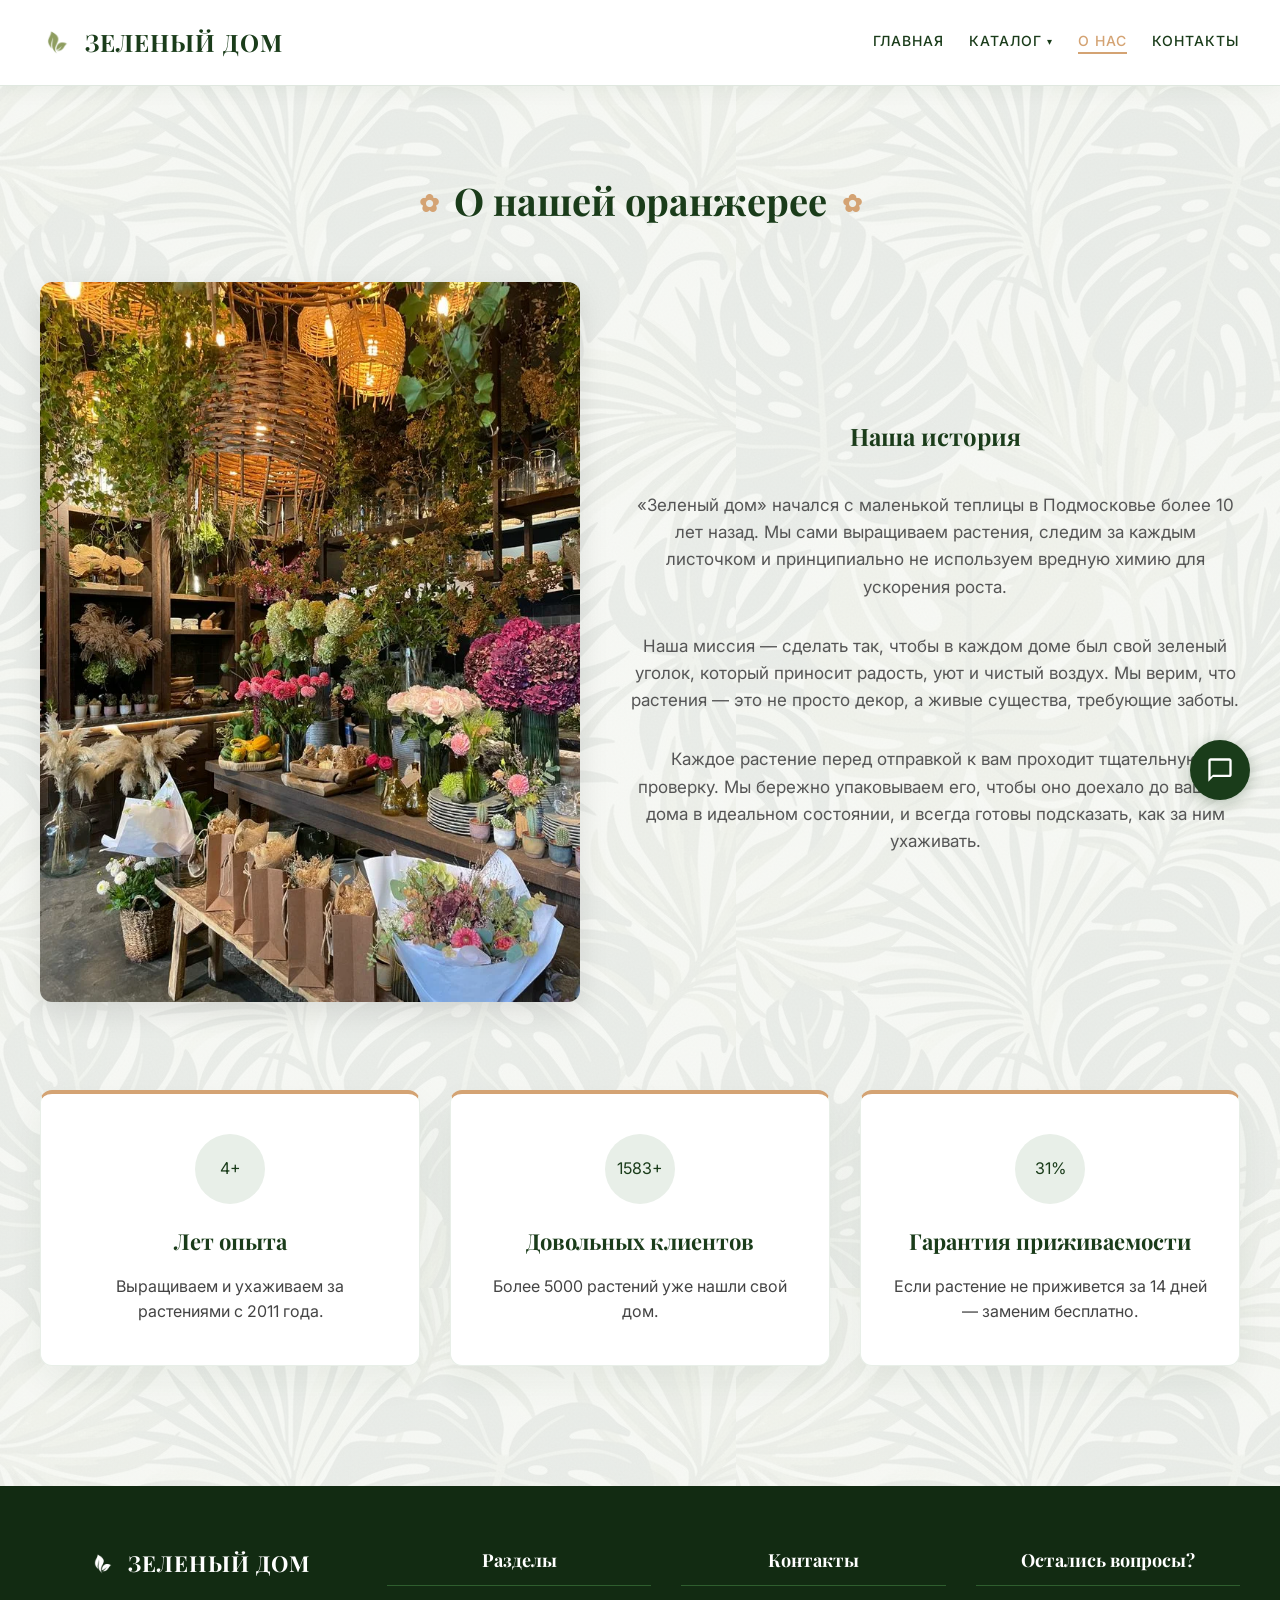
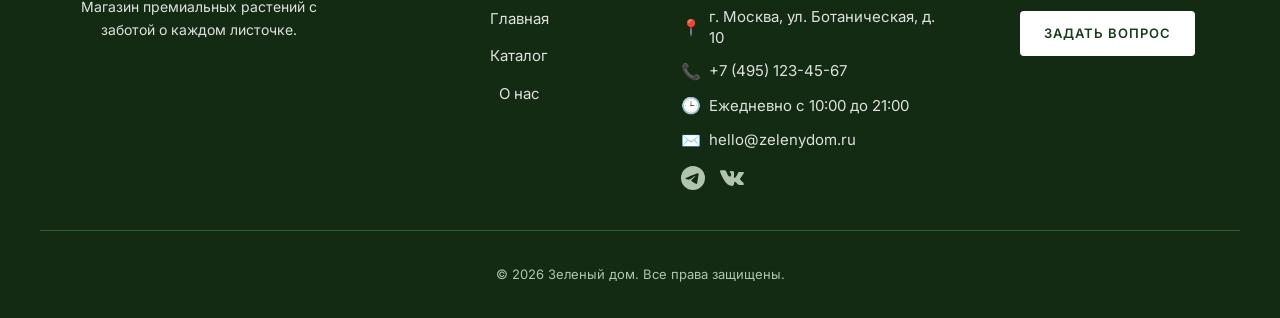
==== commit dd262a5c: "Добавлен виджет чата, возвращена кнопка наверх, исправлены стили контактов и футера" ====
--- a/about.html
+++ b/about.html
@@ -91,7 +91,7 @@
             <li><a href="index.html">Главная</a></li>
             <li><a href="catalog.html">Каталог</a></li>
             <li><a href="about.html">О нас</a></li>
-п          </ul>
+          </ul>
         </div>
         <div class="footer-col footer-col--contacts">
           <h4>Контакты</h4>
@@ -138,7 +138,38 @@
   <a href="#" class="scroll-top" id="scrollTop" aria-label="Наверх">
     <img src="images/листик.png" alt="" class="scroll-top__img" aria-hidden="true">
   </a>
-
+    <!-- Виджет чата -->
+    <div class="chat-widget" id="chat-widget">
+      <div class="chat-widget__window" id="chat-window">
+        <div class="chat-widget__header">
+          <div class="chat-widget__header-top">
+            <!-- Аватарка флориста (можно заменить на свою картинку) -->
+            <img src="images/флорист.jpg" alt="Флорист" class="chat-widget__avatar">
+            <div>
+              <h4>Анна, флорист</h4>
+              <p><span class="chat-widget__online"></span> Онлайн</p>
+            </div>
+          </div>
+          <button class="chat-widget__close" id="close-chat" aria-label="Закрыть">&times;</button>
+        </div>
+        <div class="chat-widget__body">
+          <div class="chat-widget__message">
+            Здравствуйте! Помогу подобрать растение, подскажу по уходу или доставке. Напишите нам в удобный мессенджер:
+          </div>
+          <a href="https://t.me/zelenydom" target="_blank" class="chat-widget__btn">
+            <svg viewBox="0 0 24 24" width="20" height="20" fill="currentColor"><path d="M11.944 0A12 12 0 0 0 0 12a12 12 0 0 0 12 12 12 12 0 0 0 12-12A12 12 0 0 0 12 0a12 12 0 0 0-.056 0zm4.962 7.224c.1-.002.321.023.465.14a.506.506 0 0 1 .171.325c.016.093.036.306.02.472-.18 1.898-.962 6.502-1.36 8.627-.168.9-.499 1.201-.82 1.23-.696.065-1.225-.46-1.9-.902-1.056-.693-1.653-1.124-2.678-1.8-1.185-.78-.417-1.21.258-1.91.177-.184 3.247-2.977 3.307-3.23.007-.032.014-.15-.056-.212s-.174-.041-.249-.024c-.106.024-1.793 1.14-5.061 3.345-.48.33-.913.49-1.302.48-.428-.008-1.252-.241-1.865-.44-.752-.245-1.349-.374-1.297-.789.027-.216.325-.437.893-.663 3.498-1.524 5.83-2.529 6.998-3.014 3.332-1.386 4.025-1.627 4.476-1.635z"/></svg>
+            Написать в Telegram
+          </a>
+          <a href="https://vk.com/zelenydom" target="_blank" class="chat-widget__btn">
+            <svg viewBox="0 0 24 24" width="20" height="20" fill="currentColor"><path d="M13.162 18.994c.609 0 .858-.406.851-.915-.031-1.917.714-2.949 2.059-1.604 1.488 1.488 1.796 2.519 3.603 2.519h3.2c.808 0 1.126-.26 1.126-.668 0-.863-1.421-2.386-2.625-3.504-1.686-1.565-1.765-1.602-.313-3.486 1.801-2.339 4.157-5.336 2.073-5.336h-3.981c-.772 0-.828.435-1.103 1.083-.995 2.347-2.886 5.387-3.604 4.922-.751-.485-.407-2.406-.35-5.261.015-.754.011-1.271-1.141-1.539-.814-.18-2.054-.302-2.748.007-1.051.469-.395 1.134.134 1.432.579.325.665.799.713 1.533.083 1.286-.093 2.417-1.256 2.417-1.32 0-2.226-1.578-3.23-4.287-.411-1.102-.734-2.063-1.94-2.063H1.155c-.855 0-1.154.471-1.154 1.031 0 .872 1.541 4.332 3.864 8.381 2.302 4.015 5.54 6.242 8.43 6.242h.867z"/></svg>
+            Написать в ВКонтакте
+          </a>
+        </div>
+      </div>
+      <button class="chat-widget__toggle" id="toggle-chat" aria-label="Открыть чат">
+        <svg viewBox="0 0 24 24" width="28" height="28" fill="currentColor"><path d="M20 2H4c-1.1 0-2 .9-2 2v18l4-4h14c1.1 0 2-.9 2-2V4c0-1.1-.9-2-2-2zm0 14H6l-2 2V4h16v12z"/></svg>
+      </button>
+    </div>
   <script src="js/main.js"></script>
 </body>
 </html>
--- a/css/style.css
+++ b/css/style.css
@@ -900,4 +900,58 @@
 .chat-widget__btn svg { color: #1a3c1a; }
 
 /* Сдвигаем кнопку "Наверх" */
-.scroll-top { bottom: 30px; }+.scroll-top { bottom: 30px; }
+/* === КНОПКА "НАВЕРХ" === */
+.scroll-top {
+  position: fixed;
+  bottom: 30px;
+  right: 30px;
+  width: 50px;
+  height: 50px;
+  background-color: #e8efe8; /* Светло-зеленый */
+  border-radius: 50%;
+  display: flex;
+  align-items: center;
+  justify-content: center;
+  z-index: 100;
+  box-shadow: 0 4px 15px rgba(26, 60, 26, 0.2);
+  transition: all 0.3s ease;
+  text-decoration: none;
+  
+  /* Изначально скрыта (появится при скролле) */
+  opacity: 0;
+  visibility: hidden;
+  transform: translateY(20px);
+}
+
+/* Класс, который добавляет JS при прокрутке */
+.scroll-top.show {
+  opacity: 1;
+  visibility: visible;
+  transform: translateY(0);
+}
+
+.scroll-top:hover {
+  background-color: #1a3c1a;
+  transform: translateY(-5px);
+}
+
+.scroll-top__img {
+  width: 28px;
+  height: 28px;
+  object-fit: contain;
+  transition: filter 0.3s ease;
+}
+
+.scroll-top:hover .scroll-top__img {
+  filter: brightness(0) invert(1); /* Белый листик при наведении */
+}
+
+/* Отодвигаем стрелку, чтобы она не наезжала на виджет чата */
+/* У виджета чата bottom: 90px, значит стрелка должна быть ниже */
+.scroll-top {
+  bottom: 30px; 
+}
+.chat-widget {
+  bottom: 100px; /* Поднимаем чат выше стрелки */
+}
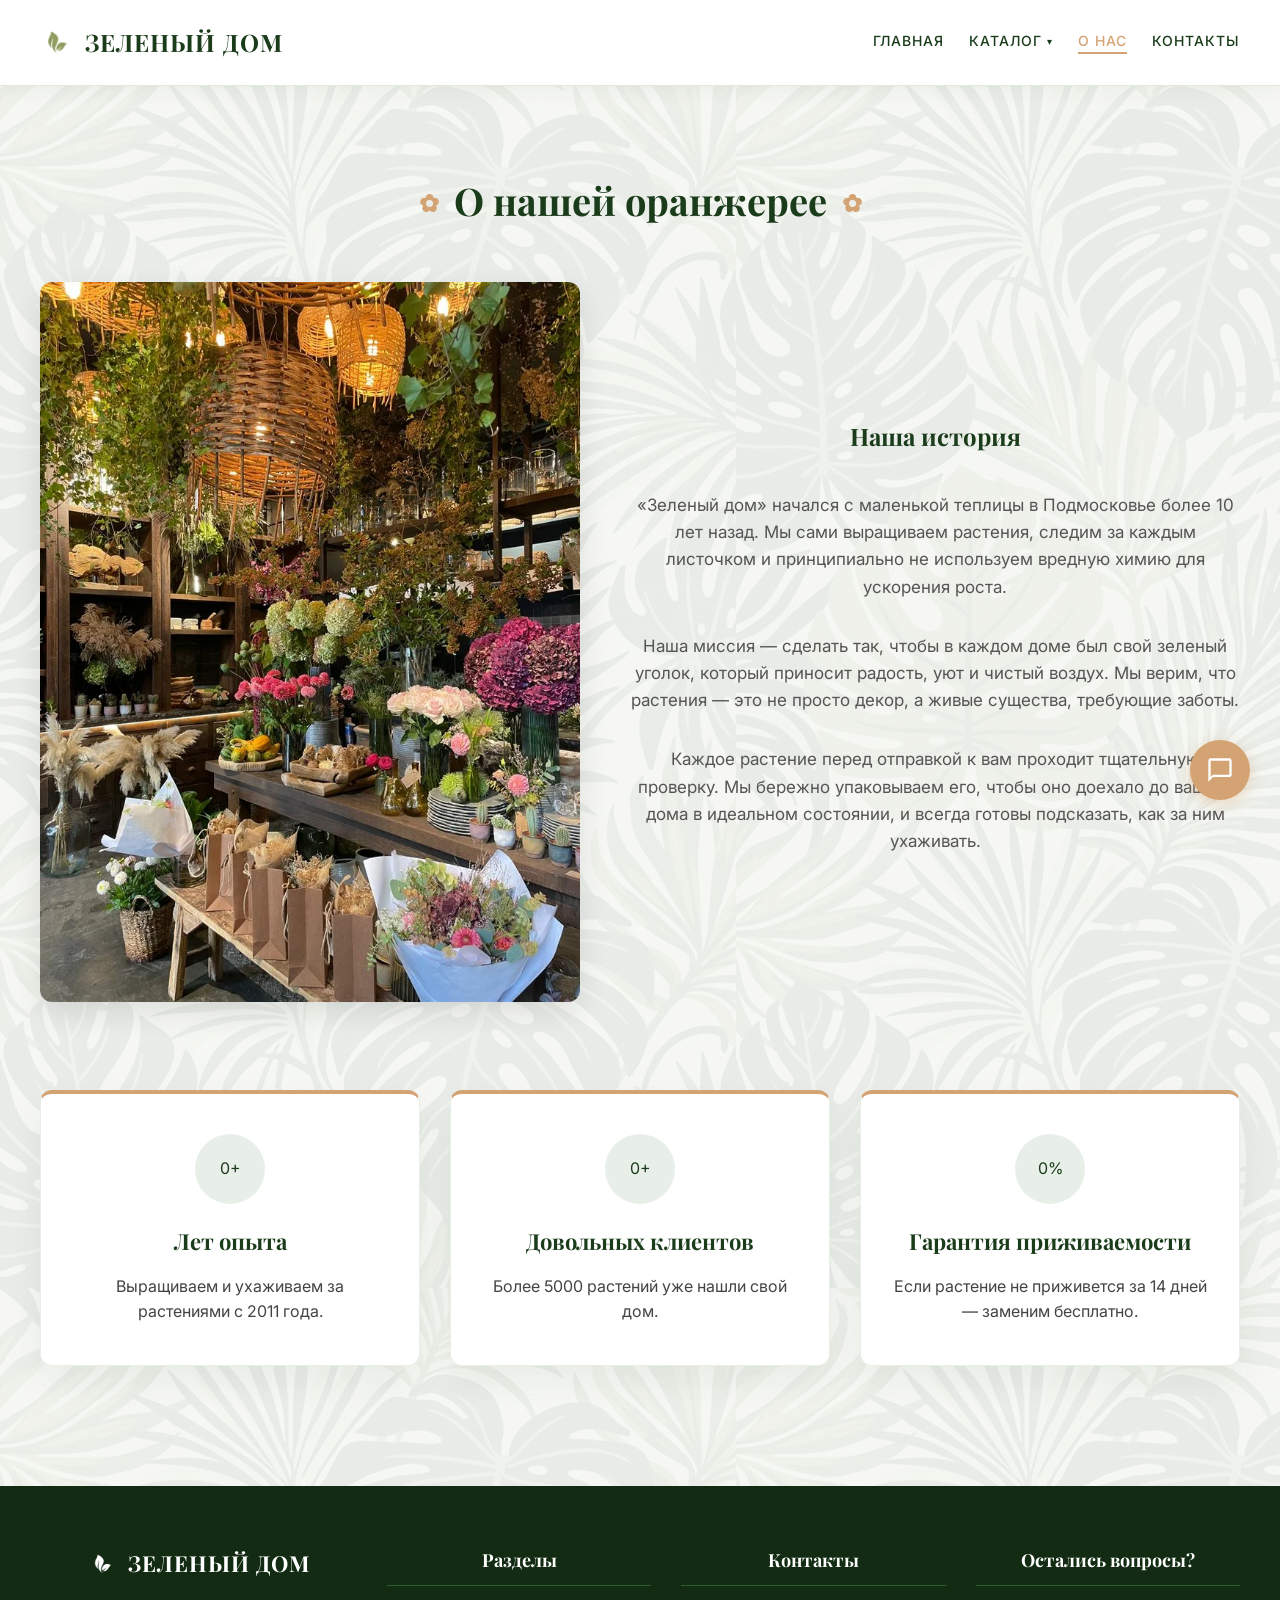
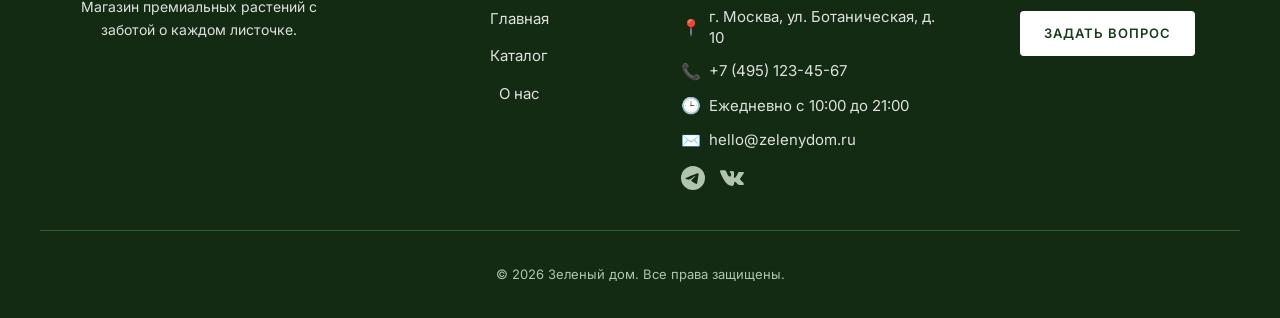
==== commit 432854ed: "Обновлен виджет чата, выровнены кнопки наверх и чата, добавлены подсказки" ====
--- a/about.html
+++ b/about.html
@@ -141,9 +141,9 @@
     <!-- Виджет чата -->
     <div class="chat-widget" id="chat-widget">
       <div class="chat-widget__window" id="chat-window">
+        
         <div class="chat-widget__header">
           <div class="chat-widget__header-top">
-            <!-- Аватарка флориста (можно заменить на свою картинку) -->
             <img src="images/флорист.jpg" alt="Флорист" class="chat-widget__avatar">
             <div>
               <h4>Анна, флорист</h4>
@@ -152,20 +152,27 @@
           </div>
           <button class="chat-widget__close" id="close-chat" aria-label="Закрыть">&times;</button>
         </div>
+
         <div class="chat-widget__body">
-          <div class="chat-widget__message">
-            Здравствуйте! Помогу подобрать растение, подскажу по уходу или доставке. Напишите нам в удобный мессенджер:
+          <!-- Зона с сообщениями -->
+          <div class="chat-widget__messages" id="chat-messages">
+            <div class="chat-widget__message">
+              Привет! Добро пожаловать в «Зеленый дом». Я помогу разобраться с заказами, доставкой и нашими растениями. Что вас интересует?
+            </div>
           </div>
-          <a href="https://t.me/zelenydom" target="_blank" class="chat-widget__btn">
-            <svg viewBox="0 0 24 24" width="20" height="20" fill="currentColor"><path d="M11.944 0A12 12 0 0 0 0 12a12 12 0 0 0 12 12 12 12 0 0 0 12-12A12 12 0 0 0 12 0a12 12 0 0 0-.056 0zm4.962 7.224c.1-.002.321.023.465.14a.506.506 0 0 1 .171.325c.016.093.036.306.02.472-.18 1.898-.962 6.502-1.36 8.627-.168.9-.499 1.201-.82 1.23-.696.065-1.225-.46-1.9-.902-1.056-.693-1.653-1.124-2.678-1.8-1.185-.78-.417-1.21.258-1.91.177-.184 3.247-2.977 3.307-3.23.007-.032.014-.15-.056-.212s-.174-.041-.249-.024c-.106.024-1.793 1.14-5.061 3.345-.48.33-.913.49-1.302.48-.428-.008-1.252-.241-1.865-.44-.752-.245-1.349-.374-1.297-.789.027-.216.325-.437.893-.663 3.498-1.524 5.83-2.529 6.998-3.014 3.332-1.386 4.025-1.627 4.476-1.635z"/></svg>
-            Написать в Telegram
-          </a>
-          <a href="https://vk.com/zelenydom" target="_blank" class="chat-widget__btn">
-            <svg viewBox="0 0 24 24" width="20" height="20" fill="currentColor"><path d="M13.162 18.994c.609 0 .858-.406.851-.915-.031-1.917.714-2.949 2.059-1.604 1.488 1.488 1.796 2.519 3.603 2.519h3.2c.808 0 1.126-.26 1.126-.668 0-.863-1.421-2.386-2.625-3.504-1.686-1.565-1.765-1.602-.313-3.486 1.801-2.339 4.157-5.336 2.073-5.336h-3.981c-.772 0-.828.435-1.103 1.083-.995 2.347-2.886 5.387-3.604 4.922-.751-.485-.407-2.406-.35-5.261.015-.754.011-1.271-1.141-1.539-.814-.18-2.054-.302-2.748.007-1.051.469-.395 1.134.134 1.432.579.325.665.799.713 1.533.083 1.286-.093 2.417-1.256 2.417-1.32 0-2.226-1.578-3.23-4.287-.411-1.102-.734-2.063-1.94-2.063H1.155c-.855 0-1.154.471-1.154 1.031 0 .872 1.541 4.332 3.864 8.381 2.302 4.015 5.54 6.242 8.43 6.242h.867z"/></svg>
-            Написать в ВКонтакте
-          </a>
+
+          <div class="chat-widget__chips" id="chat-chips"></div>
+
+          <!-- Зона ввода -->
+          <form class="chat-widget__input-area" id="chat-form">
+            <input type="text" placeholder="Напишите сообщение..." class="chat-widget__input" required>
+            <button type="submit" class="chat-widget__send" aria-label="Отправить">
+              <svg viewBox="0 0 24 24" width="20" height="20" fill="currentColor"><path d="M2.01 21L23 12 2.01 3 2 10l15 2-15 2z"/></svg>
+            </button>
+          </form>
         </div>
       </div>
+      
       <button class="chat-widget__toggle" id="toggle-chat" aria-label="Открыть чат">
         <svg viewBox="0 0 24 24" width="28" height="28" fill="currentColor"><path d="M20 2H4c-1.1 0-2 .9-2 2v18l4-4h14c1.1 0 2-.9 2-2V4c0-1.1-.9-2-2-2zm0 14H6l-2 2V4h16v12z"/></svg>
       </button>
--- a/css/style.css
+++ b/css/style.css
@@ -269,8 +269,8 @@
   font-size: 16px;
   color: #444;
   margin-bottom: 15px;
-  text-align: left; /* Выравниваем по левому краю */
-  display: block; /* Убираем флекс, который ломал верстку */
+  text-align: left;
+  display: block; 
 }
 
 .contacts-info p strong {
@@ -330,26 +330,24 @@
 .footer-contact__icon { font-size: 16px; }
 .site-footer .btn--white { margin-top: 5px; }
 .site-footer .footer-bottom { border-top: 1px solid #2e5e2e; padding-top: 20px; text-align: center; font-size: 13px; color: #b0c4b0; }
-/* Выравнивание только колонки с контактами */
 .footer-col--contacts {
   align-items: flex-start !important;
   text-align: left;
 }
 
 .footer-col--contacts h4 {
-  text-align: left; /* Заголовок тоже слева */
+  text-align: left; 
   width: 100%;
 }
 
 .footer-col--contacts .footer-list {
-  align-items: flex-start; /* Элементы списка слева */
+  align-items: flex-start; 
 }
 
 .footer-col--contacts .footer-contact {
   justify-content: flex-start;
 }
 
-/* Иконки соцсетей в футере */
 .footer-socials {
   display: flex;
   gap: 15px;
@@ -432,10 +430,9 @@
   transition: transform 0.3s, box-shadow 0.3s; 
   display: flex; 
   flex-direction: column;
-  align-items: center; /* Центрируем всё внутри карточки */
-  text-align: center; /* Центрируем текст */
-}
-
+  align-items: center; 
+  text-align: center; 
+}
 
 .tip-card:hover { 
   transform: translateY(-6px); 
@@ -465,7 +462,7 @@
   border-bottom: 1px solid #d4a373; 
   padding-bottom: 2px; 
   transition: color 0.3s; 
-  margin-top: auto; /* Прижимает ссылку к низу */
+  margin-top: auto; 
 }
 
 .tip-card__link:hover { color: #d4a373; }
@@ -646,13 +643,11 @@
   display: block;
   margin-bottom: 5px;
 }
-/* Убираем синий цвет и подчеркивание у ссылок в контактах */
 .contact-item a {
-  color: #444 !important; /* Цвет как у обычного текста */
+  color: #444 !important; 
   transition: color 0.3s;
 }
 
-/* При наведении мышки делаем их фирменного зеленого цвета */
 .contact-item a:hover {
   color: #d4a373 !important; 
 }
@@ -660,10 +655,10 @@
 
 /* 1. Полезные советы */
 .tip-card__icon {
-  background: transparent !important; /* Убираем серый круг */
+  background: transparent !important; 
   width: auto !important;
   height: auto !important;
-  font-size: 56px !important; /* Делаем иконку большой */
+  font-size: 56px !important; 
   line-height: 1 !important;
   margin-bottom: 25px !important;
 }
@@ -671,15 +666,14 @@
 /* 2. Доставка и оплата */
 .delivery-feature__icon,
 .payment-card__icon {
-  background: transparent !important; /* Убираем серый круг */
+  background: transparent !important; 
   width: auto !important;
   height: auto !important;
-  font-size: 48px !important; /* Делаем иконку большой */
+  font-size: 48px !important; 
   line-height: 1 !important;
   margin-bottom: 20px !important;
 }
 
-/* Оставляем кружочки только в блоке "Почему выбирают нас" (там SVG-иконки) */
 .feature-icon {
   display: inline-flex;
   align-items: center;
@@ -704,39 +698,7 @@
 .contact-item p a:hover {
   color: #d4a373 !important; 
 }
-/* === ВИДЖЕТ ЧАТА === */
-.chat-widget {
-  position: fixed;
-  bottom: 90px; /* Чуть выше кнопки "Наверх" */
-  right: 30px;
-  z-index: 1000;
-  display: flex;
-  flex-direction: column;
-  align-items: flex-end;
-}
-
-/* Сама кнопка */
-.chat-widget__toggle {
-  width: 60px;
-  height: 60px;
-  border-radius: 50%;
-  background-color: #1a3c1a;
-  color: #fff;
-  border: none;
-  cursor: pointer;
-  box-shadow: 0 4px 15px rgba(26, 60, 26, 0.3);
-  display: flex;
-  align-items: center;
-  justify-content: center;
-  transition: transform 0.3s, background-color 0.3s;
-}
-.chat-widget__toggle:hover {
-  background-color: #d4a373;
-  transform: scale(1.05);
-}
-
-/* Окно чата */
-/* === ПРОФЕССИОНАЛЬНЫЙ ВИДЖЕТ ЧАТА === */
+/* === ПРОФЕССИОНАЛЬНЫЙ ВИДЖЕТ ЧАТА (Светлая шапка) === */
 .chat-widget {
   position: fixed;
   bottom: 90px;
@@ -748,16 +710,16 @@
   font-family: 'Inter', sans-serif;
 }
 
-/* Кнопка с пульсацией */
+/* Кнопка открытия (Золотая) */
 .chat-widget__toggle {
   width: 60px;
   height: 60px;
   border-radius: 50%;
-  background-color: #1a3c1a;
+  background-color: #d4a373; /* Золотой цвет */
   color: #fff;
   border: none;
   cursor: pointer;
-  box-shadow: 0 4px 15px rgba(26, 60, 26, 0.3);
+  box-shadow: 0 4px 15px rgba(212, 163, 115, 0.4);
   display: flex;
   align-items: center;
   justify-content: center;
@@ -765,166 +727,259 @@
   position: relative;
 }
 .chat-widget__toggle:hover {
-  background-color: #d4a373;
+  background-color: #c29262;
   transform: scale(1.05);
 }
-
-/* Пульсация */
 .chat-widget__toggle::after {
   content: '';
-  position: absolute;
-  top: 0; left: 0; width: 100%; height: 100%;
+  position: absolute; top: 0; left: 0; width: 100%; height: 100%;
   border-radius: 50%;
-  box-shadow: 0 0 0 0 rgba(26, 60, 26, 0.4);
+  box-shadow: 0 0 0 0 rgba(212, 163, 115, 0.5);
   animation: pulse 2s infinite;
 }
 @keyframes pulse {
-  0% { box-shadow: 0 0 0 0 rgba(26, 60, 26, 0.4); }
-  70% { box-shadow: 0 0 0 15px rgba(26, 60, 26, 0); }
-  100% { box-shadow: 0 0 0 0 rgba(26, 60, 26, 0); }
+  0% { box-shadow: 0 0 0 0 rgba(212, 163, 115, 0.5); }
+  70% { box-shadow: 0 0 0 15px rgba(212, 163, 115, 0); }
+  100% { box-shadow: 0 0 0 0 rgba(212, 163, 115, 0); }
 }
 
 /* Окно чата */
 .chat-widget__window {
-  background: #fff;
-  width: 320px;
-  border-radius: 16px;
-  box-shadow: 0 15px 50px rgba(0, 0, 0, 0.15);
+  background: #f9f6f0; /* Светлый фон */
+  width: 340px;
+  border-radius: 12px;
+  box-shadow: 0 15px 50px rgba(0, 0, 0, 0.2);
   margin-bottom: 15px;
   overflow: hidden;
   display: none;
-  border: 1px solid #e8efe8;
+  border: 1px solid #e8e0d5;
   transform-origin: bottom right;
   animation: chatPop 0.3s cubic-bezier(0.175, 0.885, 0.32, 1.275) forwards;
 }
-@keyframes chatPop {
-  from { opacity: 0; transform: scale(0.8); }
-  to { opacity: 1; transform: scale(1); }
-}
-.chat-widget__window.is-active { display: block; }
-
-/* Шапка чата */
+.chat-widget__window.is-active { display: flex; flex-direction: column; }
+
+/* === ШАПКА ЧАТА (ИСПРАВЛЕННАЯ) === */
 .chat-widget__header {
-  background: #f4f7f4;
-  padding: 20px;
-  border-bottom: 1px solid #e8efe8;
+  background: #e8efe8;
+  padding: 15px 20px;
   position: relative;
   display: flex;
   align-items: center;
-}
+  border-bottom: 1px solid #d1dcd1;
+  flex-shrink: 0;
+}
+
 .chat-widget__header-top {
   display: flex;
   align-items: center;
-  gap: 12px;
-}
+  gap: 15px;
+  width: 100%;
+}
+
 .chat-widget__avatar {
-  width: 45px;
-  height: 45px;
+  width: 50px;
+  height: 50px;
   border-radius: 50%;
   object-fit: cover;
   border: 2px solid #fff;
   box-shadow: 0 2px 8px rgba(0,0,0,0.1);
-}
+  flex-shrink: 0;
+}
+
 .chat-widget__header h4 {
-  margin: 0 0 2px;
+  margin: 0 0 4px;
   font-size: 16px;
   color: #1a3c1a;
   font-family: 'Playfair Display', serif;
 }
+
+/* Статус онлайн */
 .chat-widget__header p {
   margin: 0;
-  font-size: 12px;
+  font-size: 13px;
   color: #555;
   display: flex;
   align-items: center;
-  gap: 5px;
-}
+  gap: 6px;
+}
+
 .chat-widget__online {
   display: inline-block;
   width: 8px;
   height: 8px;
-  background: #2e5e2e;
+  background: #2e5e2e; 
   border-radius: 50%;
 }
 
+/* Кнопка закрытия (крестик) */
 .chat-widget__close {
   position: absolute;
   top: 15px;
   right: 15px;
-  background: none;
+  background: transparent;
   border: none;
-  font-size: 22px;
+  font-size: 24px;
+  line-height: 1;
+  color: #888;
   cursor: pointer;
-  color: #888;
+  padding: 0;
   transition: color 0.2s;
-}
-.chat-widget__close:hover { color: #1a3c1a; }
-
+  box-shadow: none; 
+  width: auto;
+  height: auto;
+}
+
+.chat-widget__close:hover {
+  color: #1a3c1a;
+}
 /* Тело чата */
 .chat-widget__body {
+  display: flex;
+  flex-direction: column;
+  height: 350px; 
+  overflow: hidden; 
+}
+
+.chat-widget__messages {
+  flex-grow: 1;
+  overflow-y: auto;
   padding: 20px;
-}
+  display: flex;
+  flex-direction: column;
+  gap: 15px; 
+}
+
 .chat-widget__message {
-  background: #f4f7f4;
+  background: #ffffff;
   padding: 12px 15px;
-  border-radius: 12px;
-  border-bottom-left-radius: 4px; /* Эффект "хвостика" сообщения */
+  border-radius: 8px;
+  font-size: 14px;
+  color: #333;
+  line-height: 1.5;
+  box-shadow: 0 2px 10px rgba(0,0,0,0.05);
+  max-width: 90%;
+  align-self: flex-start;
+}
+
+.chat-widget__message.user-message {
+  background: #d4a373; 
+  color: #fff;
+  align-self: flex-end;
+  border-bottom-right-radius: 0;
+}
+
+.chat-widget__message.bot-message {
+  border-bottom-left-radius: 0;
+}
+
+/* Чипсы */
+.chat-widget__chips {
+  display: flex;
+  flex-wrap: wrap;
+  gap: 8px;
+  margin-top: 10px;
+}
+.chat-chip {
+  background: transparent;
+  border: 1px solid #5c7753; 
+  color: #333;
+  padding: 6px 12px;
+  border-radius: 20px;
   font-size: 13px;
-  color: #444;
-  line-height: 1.5;
-  margin-bottom: 15px;
-}
-
-/* Кнопки (теперь с рамкой, а не сплошным фоном) */
-.chat-widget__btn {
+  cursor: pointer;
+  transition: all 0.2s;
+}
+.chat-chip:hover {
+  background: #5c7753;
+  color: #fff;
+}
+
+/* Зона ввода (прижата к низу) */
+.chat-widget__input-area {
+  display: flex;
+  gap: 10px;
+  padding: 15px 20px;
+  background: #f9f6f0;
+  border-top: 1px solid #e8e0d5;
+  flex-shrink: 0; /* Не сжимается */
+}
+
+.chat-widget__input {
+  flex-grow: 1;
+  border: 1px solid #d1dcd1;
+  padding: 10px 15px;
+  font-size: 14px;
+  outline: none;
+  background: #fff;
+  border-radius: 6px;
+  transition: border-color 0.2s;
+}
+
+.chat-widget__input:focus {
+  border-color: #5c7753; 
+}
+
+.chat-widget__send {
+  background: #5c7753; 
+  color: white;
+  border: none;
+  width: 42px;
+  height: 42px;
+  border-radius: 6px;
+  cursor: pointer;
   display: flex;
   align-items: center;
   justify-content: center;
-  gap: 10px;
-  padding: 12px;
-  border-radius: 8px;
-  text-decoration: none;
-  font-weight: 600;
-  font-size: 14px;
-  margin-bottom: 10px;
-  transition: all 0.3s;
-  border: 1px solid #d1dcd1;
-  color: #1a3c1a;
-  background: #ffffff;
-}
-.chat-widget__btn:hover {
-  border-color: #1a3c1a;
-  background: #f9fbf9;
-}
-/* Если хотите сохранить цвета брендов, можно оставить их, но сделать прозрачнее */
-.chat-widget__btn svg { color: #1a3c1a; }
-
-/* Сдвигаем кнопку "Наверх" */
+  transition: background 0.2s;
+  flex-shrink: 0;
+}
+
+.chat-widget__send:hover {
+  background: #4a6143; 
+}
+.chat-widget__chips {
+  display: flex;
+  flex-wrap: wrap;
+  gap: 8px;
+  padding: 0 20px 15px 20px; 
+  background: #f9f6f0; 
+}
+
+.chat-widget__message {
+  animation: slideIn 0.3s ease forwards;
+}
+
+@keyframes slideIn {
+  from { opacity: 0; transform: translateY(10px); }
+  to { opacity: 1; transform: translateY(0); }
+}
+
+.chat-widget__messages {
+  padding: 20px 20px 0 20px;
+}
+
 .scroll-top { bottom: 30px; }
 /* === КНОПКА "НАВЕРХ" === */
 .scroll-top {
   position: fixed;
-  bottom: 30px;
+  bottom: 30px; /* Чуть ниже */
   right: 30px;
-  width: 50px;
-  height: 50px;
-  background-color: #e8efe8; /* Светло-зеленый */
+  width: 60px;  /* Сделали такого же размера, как чат */
+  height: 60px;
+  background-color: #e8efe8;
   border-radius: 50%;
   display: flex;
   align-items: center;
   justify-content: center;
-  z-index: 100;
+  z-index: 1000;
   box-shadow: 0 4px 15px rgba(26, 60, 26, 0.2);
   transition: all 0.3s ease;
   text-decoration: none;
-  
-  /* Изначально скрыта (появится при скролле) */
   opacity: 0;
   visibility: hidden;
   transform: translateY(20px);
 }
 
-/* Класс, который добавляет JS при прокрутке */
 .scroll-top.show {
   opacity: 1;
   visibility: visible;
@@ -937,21 +992,19 @@
 }
 
 .scroll-top__img {
-  width: 28px;
-  height: 28px;
+  width: 32px; /* Чуть увеличили листик внутри */
+  height: 32px;
   object-fit: contain;
   transition: filter 0.3s ease;
 }
 
 .scroll-top:hover .scroll-top__img {
-  filter: brightness(0) invert(1); /* Белый листик при наведении */
-}
-
-/* Отодвигаем стрелку, чтобы она не наезжала на виджет чата */
-/* У виджета чата bottom: 90px, значит стрелка должна быть ниже */
+  filter: brightness(0) invert(1);
+}
+
 .scroll-top {
   bottom: 30px; 
 }
 .chat-widget {
-  bottom: 100px; /* Поднимаем чат выше стрелки */
+  bottom: 100px; 
 }
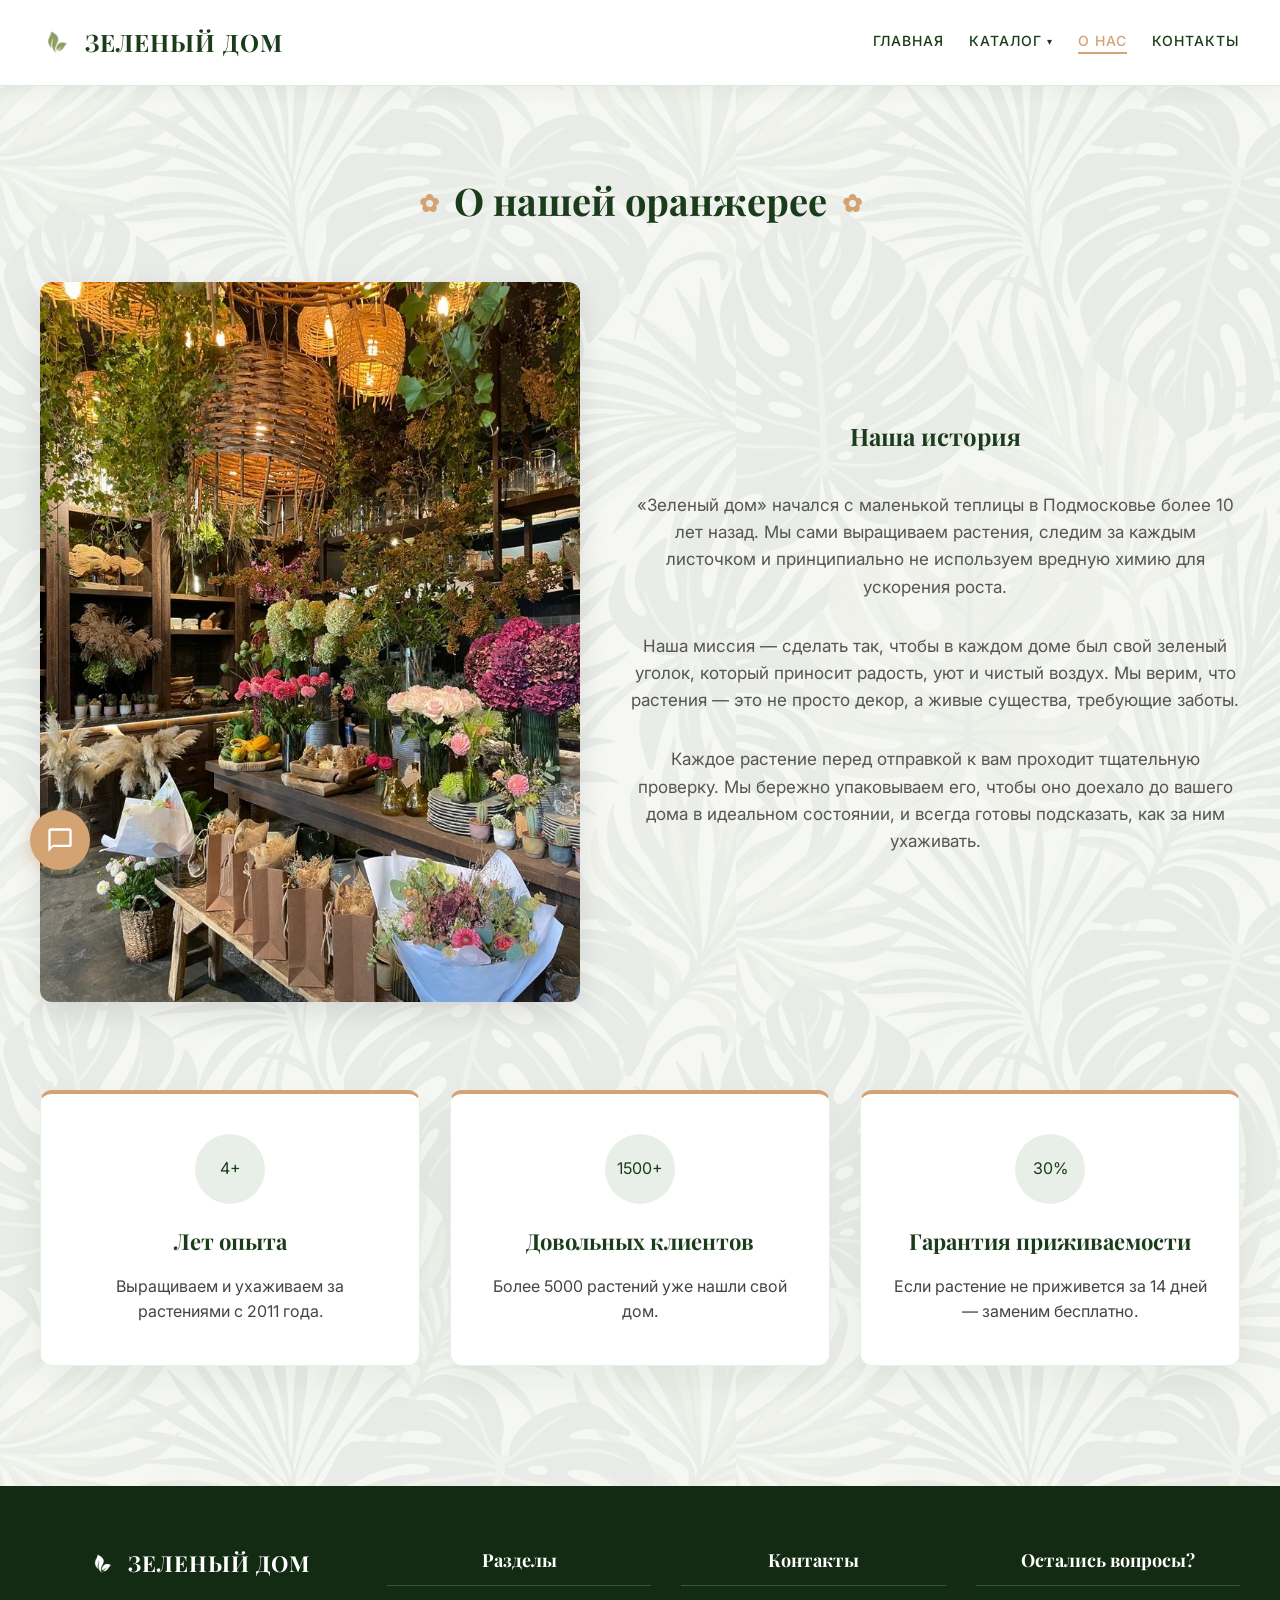
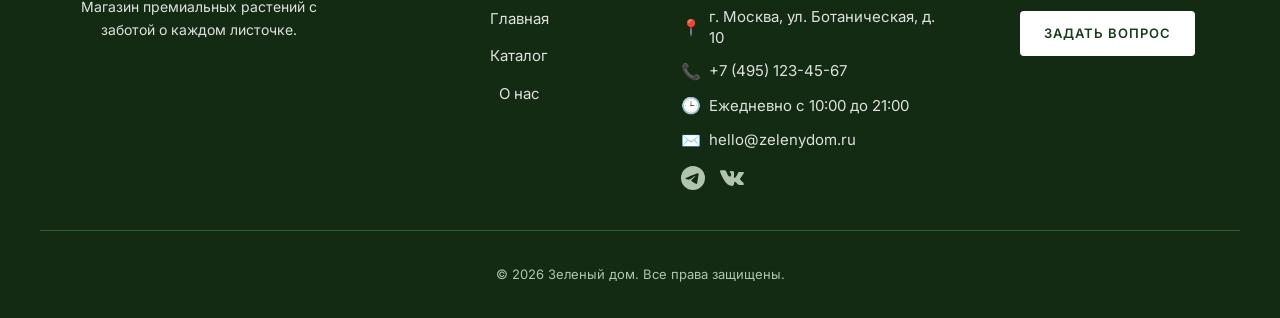
==== commit af9beddb: "fix:кр4" ====
--- a/about.html
+++ b/about.html
@@ -177,6 +177,9 @@
         <svg viewBox="0 0 24 24" width="28" height="28" fill="currentColor"><path d="M20 2H4c-1.1 0-2 .9-2 2v18l4-4h14c1.1 0 2-.9 2-2V4c0-1.1-.9-2-2-2zm0 14H6l-2 2V4h16v12z"/></svg>
       </button>
     </div>
-  <script src="js/main.js"></script>
+  <script src="js/data.js" defer></script>
+  <script src="js/catalog.js" defer></script>
+  <script src="js/validation.js" defer></script>
+  <script src="js/main.js" defer></script>
 </body>
 </html>
--- a/css/style.css
+++ b/css/style.css
@@ -520,8 +520,23 @@
 /* Точки навигации */
 .slider__dots { display: flex; justify-content: center; gap: 10px; margin-top: 30px; }
 .slider__dot {
-  width: 10px; height: 10px; border-radius: 50%; border: none;
-  background: #d1dcd1; cursor: pointer; transition: background 0.3s; padding: 0;
+  width: 12px; 
+  height: 12px; 
+  border-radius: 50%; 
+  border: none;
+  background: #d1dcd1; 
+  cursor: pointer; 
+  transition: background 0.3s; 
+  padding: 0;
+  margin: 0 6px; /* Расстояние между точками */
+  position: relative;
+}
+
+/* Делаем невидимую область вокруг точки больше для пальцев */
+.slider__dot::after {
+  content: '';
+  position: absolute;
+  top: -10px; left: -10px; right: -10px; bottom: -10px;
 }
 .slider__dot.is-active { background: #1a3c1a; }
 /* === УЛУЧШЕННАЯ ФОРМА === */
@@ -701,12 +716,12 @@
 /* === ПРОФЕССИОНАЛЬНЫЙ ВИДЖЕТ ЧАТА (Светлая шапка) === */
 .chat-widget {
   position: fixed;
-  bottom: 90px;
-  right: 30px;
+  bottom: 30px; /* Чуть ниже, чтобы не висеть слишком высоко */
+  left: 30px;   /* Прижимаем к левому краю */
   z-index: 1000;
   display: flex;
   flex-direction: column;
-  align-items: flex-end;
+  align-items: flex-start; /* Выравниваем по левому краю */
   font-family: 'Inter', sans-serif;
 }
 
@@ -745,7 +760,7 @@
 
 /* Окно чата */
 .chat-widget__window {
-  background: #f9f6f0; /* Светлый фон */
+  background: #f9f6f0;
   width: 340px;
   border-radius: 12px;
   box-shadow: 0 15px 50px rgba(0, 0, 0, 0.2);
@@ -753,14 +768,16 @@
   overflow: hidden;
   display: none;
   border: 1px solid #e8e0d5;
-  transform-origin: bottom right;
+  
+  /* Меняем точку привязки анимации (теперь левый нижний угол) */
+  transform-origin: bottom left; 
   animation: chatPop 0.3s cubic-bezier(0.175, 0.885, 0.32, 1.275) forwards;
 }
 .chat-widget__window.is-active { display: flex; flex-direction: column; }
 
 /* === ШАПКА ЧАТА (ИСПРАВЛЕННАЯ) === */
 .chat-widget__header {
-  background: #e8efe8;
+  background: #5c7753;
   padding: 15px 20px;
   position: relative;
   display: flex;
@@ -789,7 +806,7 @@
 .chat-widget__header h4 {
   margin: 0 0 4px;
   font-size: 16px;
-  color: #1a3c1a;
+  color: #ffffff;
   font-family: 'Playfair Display', serif;
 }
 
@@ -797,7 +814,7 @@
 .chat-widget__header p {
   margin: 0;
   font-size: 13px;
-  color: #555;
+  color: #ffffff;
   display: flex;
   align-items: center;
   gap: 6px;
@@ -807,7 +824,7 @@
   display: inline-block;
   width: 8px;
   height: 8px;
-  background: #2e5e2e; 
+  background: #d5bf30; 
   border-radius: 50%;
 }
 
@@ -1001,10 +1018,79 @@
 .scroll-top:hover .scroll-top__img {
   filter: brightness(0) invert(1);
 }
-
-.scroll-top {
-  bottom: 30px; 
-}
-.chat-widget {
-  bottom: 100px; 
+/* Обертка для видео */
+.video-wrapper {
+  margin: 20px auto 40px;
+  position: relative;
+  width: 100%;
+  max-width: 900px;
+  aspect-ratio: 16 / 9;
+  border-radius: 12px;
+  overflow: hidden;
+  box-shadow: 0 20px 40px rgba(0, 0, 0, 0.12);
+  background: #000;
+}
+
+/* Само видео */
+.video-bg {
+  position: absolute;
+  top: 0;
+  left: 0;
+  width: 100%;
+  height: 100%;
+  object-fit: cover;
+  display: block;
+}
+.js-message {
+  text-align: center;
+  color: #1a3c1a;
+  font-weight: 600;
+  font-size: 16px;
+  background-color: #e8efe8; /* Светло-зеленый фон */
+  border: 1px solid #c0d0c0;
+  border-left: 4px solid #1a3c1a; /* Зеленая полоска слева */
+  padding: 15px 20px;
+  border-radius: 8px;
+  margin: 20px auto;
+  max-width: 800px;
+  box-shadow: 0 4px 15px rgba(0,0,0,0.05);
+}
+.catalog-controls {
+  display: flex;
+  gap: 15px;
+  margin-bottom: 20px;
+  flex-wrap: wrap;
+}
+.catalog-search, .catalog-select {
+  padding: 12px 15px;
+  border: 1px solid #c0d0c0;
+  border-radius: 6px;
+  font-family: inherit;
+  font-size: 15px;
+  background: #fff;
+}
+.catalog-search { flex: 1; min-width: 200px; }
+.products-count { margin-bottom: 20px; font-weight: 600; color: #1a3c1a; }
+/* === СООБЩЕНИЯ ВАЛИДАЦИИ === */
+.form-errors {
+  grid-column: 1 / -1; /* Растягиваем на всю ширину формы */
+  background-color: #fdf2f2;
+  color: #d9534f;
+  padding: 12px 15px;
+  border-radius: 6px;
+  border-left: 4px solid #d9534f;
+  font-size: 14px;
+  margin-bottom: 10px;
+}
+
+.form-success {
+  grid-column: 1 / -1;
+  background-color: #e8f5e9;
+  color: #1a3c1a;
+  padding: 12px 15px;
+  border-radius: 6px;
+  border-left: 4px solid #2e5e2e;
+  font-size: 14px;
+  font-weight: 600;
+  margin-bottom: 10px;
 }
--- a/css/responsive.css
+++ b/css/responsive.css
@@ -40,4 +40,20 @@
 @media (max-width: 576px) { 
   .slider { padding: 0 30px; } 
   .slider__slide { flex: 0 0 100%; } /* 1 карточка */
+}
+@media (max-width: 576px) {
+  .chat-widget {
+    left: 15px;
+    bottom: 15px;
+  }
+  
+  .chat-widget__window {
+    width: calc(100vw - 30px); /* Окно занимает почти всю ширину экрана */
+    max-width: 340px;
+  }
+}
+@media (max-width: 768px) {
+  .video-wrapper {
+    margin: 10px auto 20px; 
+  }
 }
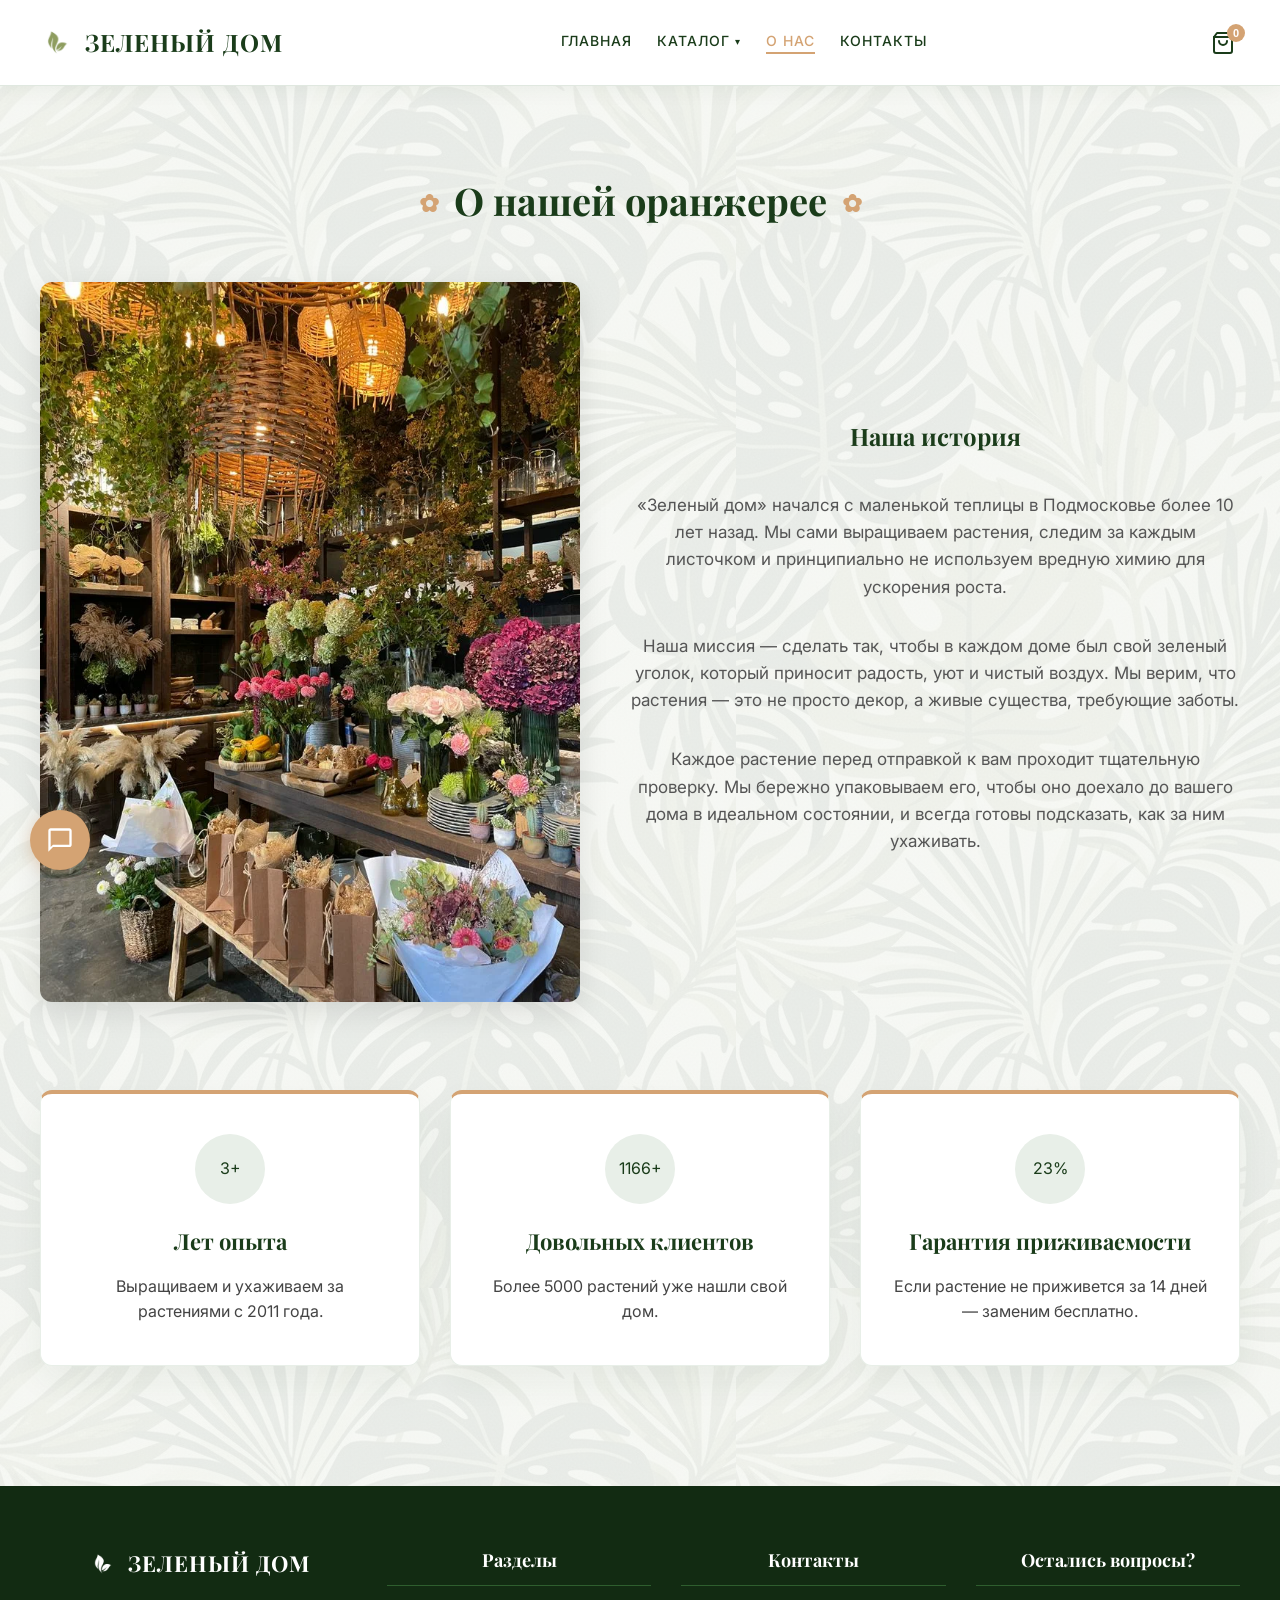
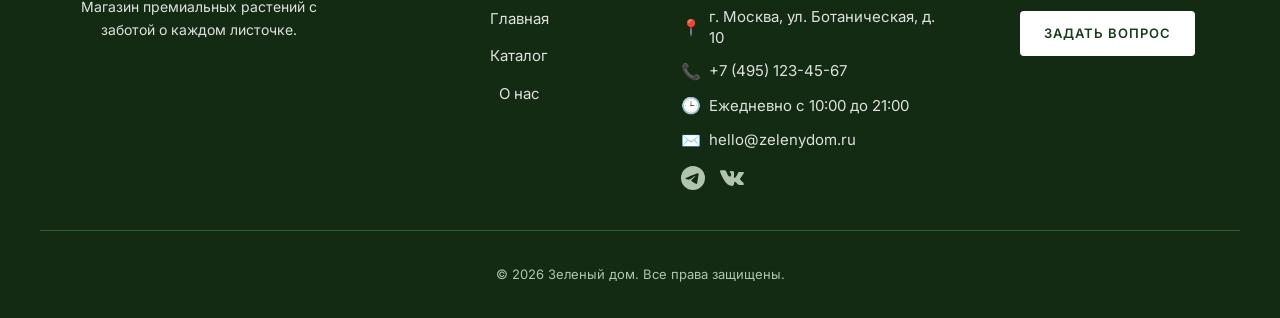
==== commit 2535894f: "fix:добавили корзину" ====
--- a/about.html
+++ b/about.html
@@ -34,6 +34,14 @@
           <li><a href="contacts.html" class="site-nav__link">Контакты</a></li>
         </ul>
       </nav>
+      <button class="header-cart-btn" id="open-cart" aria-label="Открыть корзину">
+        <svg xmlns="http://www.w3.org/2000/svg" width="24" height="24" fill="none" stroke="currentColor" stroke-width="2" stroke-linecap="round" stroke-linejoin="round" viewBox="0 0 24 24">
+          <path d="M6 2L3 6v14a2 2 0 0 0 2 2h14a2 2 0 0 0 2-2V6l-3-4z"></path>
+          <line x1="3" y1="6" x2="21" y2="6"></line>
+          <path d="M16 10a4 4 0 0 1-8 0"></path>
+        </svg>
+        <span class="cart-count" id="cart-count">0</span>
+      </button>
     </div>
   </header>
 
--- a/css/style.css
+++ b/css/style.css
@@ -1093,4 +1093,128 @@
   font-size: 14px;
   font-weight: 600;
   margin-bottom: 10px;
+}
+/* === ИКОНКА КОРЗИНЫ В ШАПКЕ === */
+.header-cart-btn {
+  position: relative;
+  background: transparent;
+  border: none;
+  cursor: pointer;
+  color: #1a3c1a;
+  display: flex;
+  align-items: center;
+  justify-content: center;
+  padding: 5px;
+  transition: color 0.3s;
+}
+
+.header-cart-btn:hover {
+  color: #d4a373;
+}
+
+.cart-count {
+  position: absolute;
+  top: -2px;
+  right: -5px;
+  background-color: #d4a373;
+  color: #fff;
+  font-size: 11px;
+  font-weight: bold;
+  width: 18px;
+  height: 18px;
+  border-radius: 50%;
+  display: flex;
+  align-items: center;
+  justify-content: center;
+}
+/* === ВЫЕЗЖАЮЩАЯ КОРЗИНА === */
+.cart-overlay {
+  position: fixed;
+  top: 0; left: 0; width: 100%; height: 100%;
+  background: rgba(0,0,0,0.5);
+  z-index: 1001;
+  opacity: 0;
+  visibility: hidden;
+  transition: all 0.3s ease;
+}
+.cart-overlay.is-active {
+  opacity: 1; visibility: visible;
+}
+
+.cart-sidebar {
+  position: fixed;
+  top: 0; right: -400px; /* Спрятана справа */
+  width: 100%; max-width: 400px;
+  height: 100vh;
+  background: #fff;
+  z-index: 1002;
+  display: flex;
+  flex-direction: column;
+  transition: right 0.3s ease;
+  box-shadow: -5px 0 30px rgba(0,0,0,0.1);
+}
+.cart-sidebar.is-active {
+  right: 0;
+}
+
+.cart-sidebar__header {
+  padding: 20px;
+  border-bottom: 1px solid #eee;
+  display: flex;
+  justify-content: space-between;
+  align-items: center;
+}
+.cart-sidebar__header h2 { margin: 0; font-size: 22px; }
+.cart-sidebar__close {
+  background: none; border: none; font-size: 28px; cursor: pointer; color: #666;
+}
+
+.cart-sidebar__body {
+  flex: 1;
+  overflow-y: auto;
+  padding: 20px;
+}
+
+.cart-sidebar__footer {
+  padding: 20px;
+  border-top: 1px solid #eee;
+  background: #f9f9f9;
+}
+.cart-total {
+  display: flex; justify-content: space-between;
+  font-size: 18px; font-weight: bold; margin-bottom: 15px;
+}
+
+/* Карточка товара в корзине */
+.cart-item {
+  display: flex;
+  gap: 15px;
+  margin-bottom: 20px;
+  padding-bottom: 20px;
+  border-bottom: 1px solid #eee;
+}
+.cart-item__img {
+  width: 70px; height: 70px;
+  object-fit: cover;
+  border-radius: 8px;
+}
+.cart-item__info {
+  flex: 1;
+}
+.cart-item__title {
+  font-size: 16px; font-weight: 600; margin: 0 0 5px;
+}
+.cart-item__price {
+  font-size: 15px; color: #1a3c1a; font-weight: bold; margin: 0 0 10px;
+}
+.cart-item__controls {
+  display: flex; align-items: center; gap: 10px;
+}
+.cart-item__controls button {
+  background: #e8efe8; border: none; border-radius: 4px;
+  width: 25px; height: 25px; cursor: pointer; color: #1a3c1a; font-weight: bold;
+}
+.cart-item__controls button:hover { background: #d4a373; color: #fff; }
+.cart-item__remove {
+  background: none; border: none; color: #d9534f; cursor: pointer; font-size: 13px; margin-left: auto;
 }
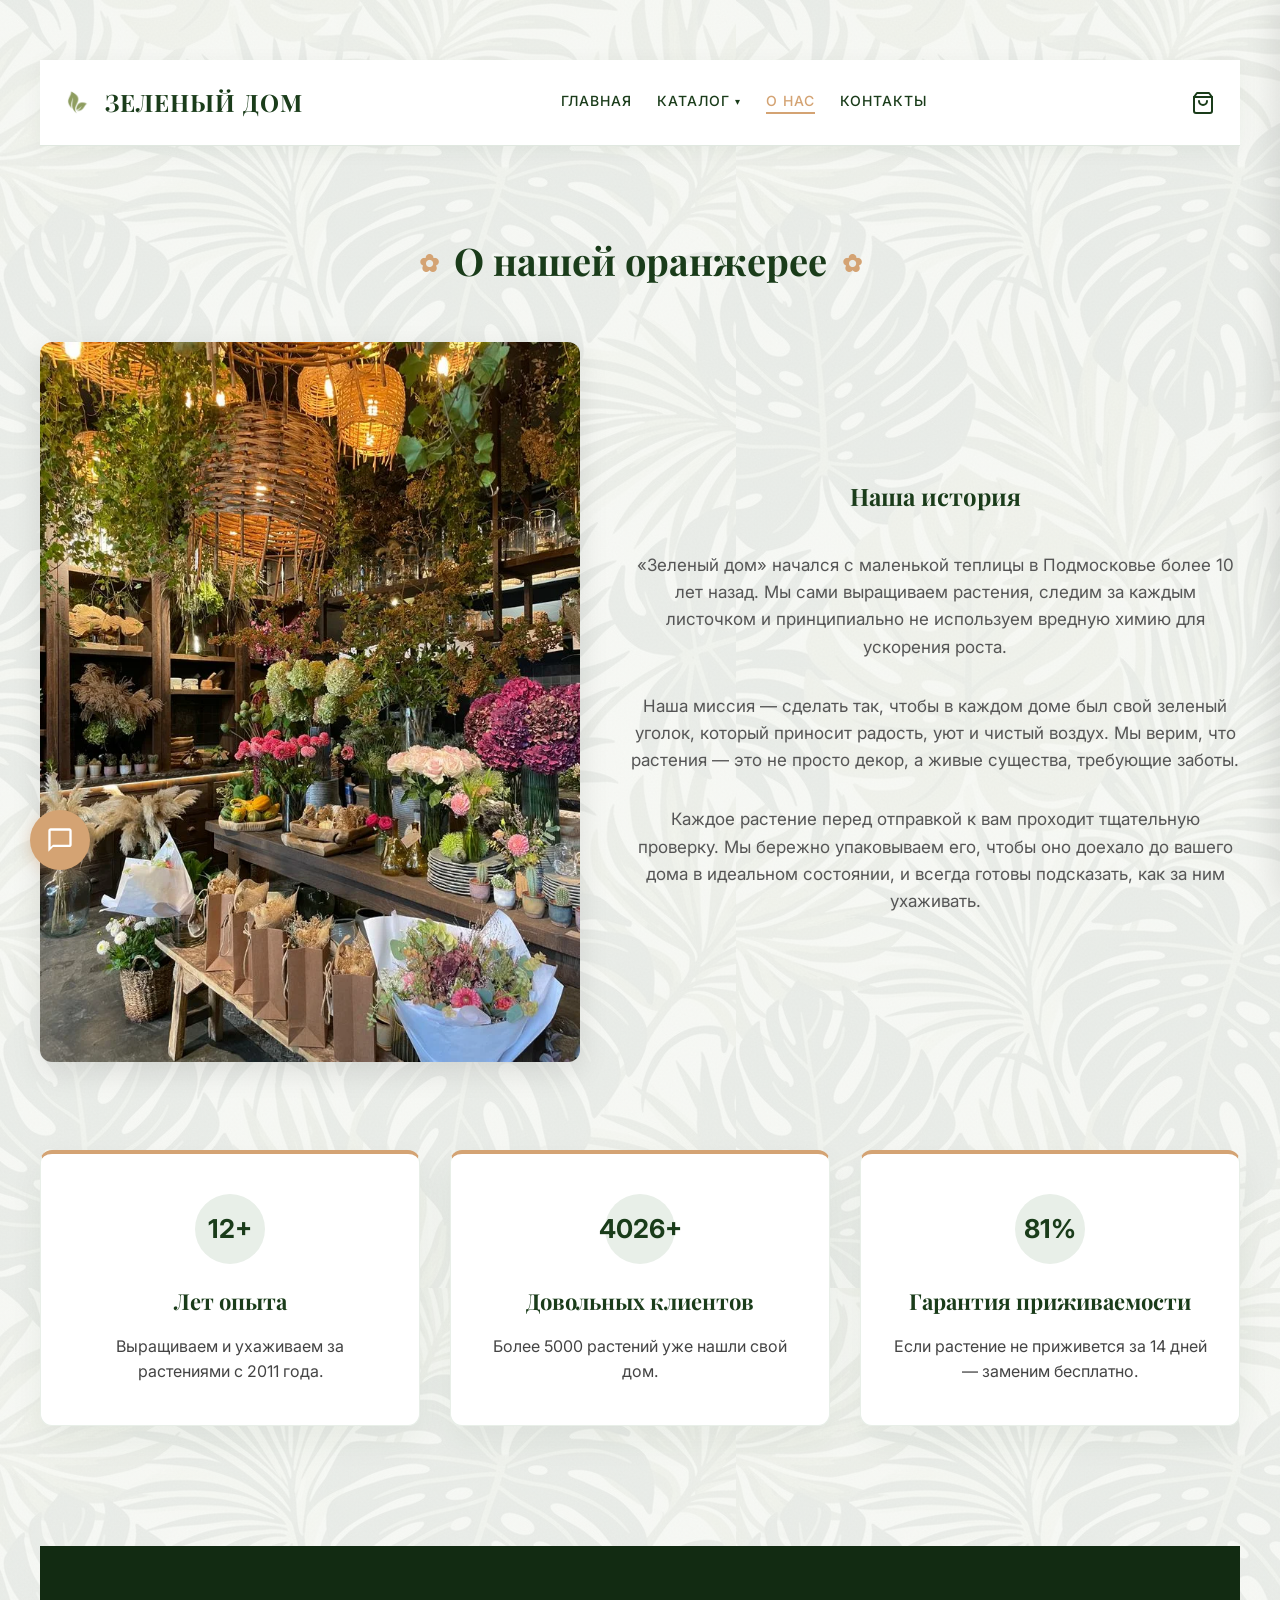
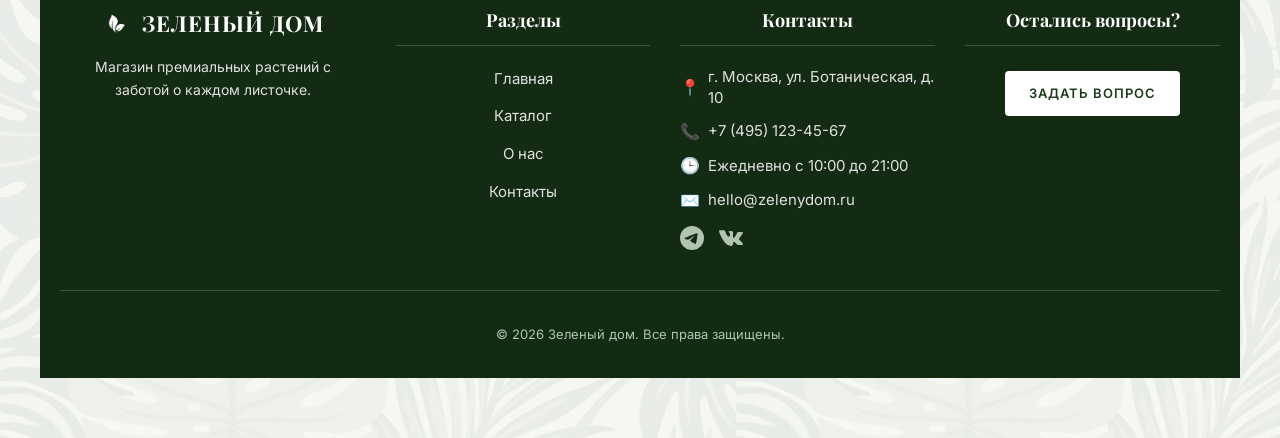
==== commit c3ef57f4: "fix:13 практика" ====
--- a/about.html
+++ b/about.html
@@ -9,6 +9,7 @@
   <link rel="stylesheet" href="css/responsive.css">
 </head>
 <body>
+  <main id="main" class="container section">
 
   <header class="site-header">
     <div class="container site-header__inner">
@@ -45,11 +46,11 @@
     </div>
   </header>
 
-  <main class="container section">
+  <main id="main"  class="container section">
     <h1 class="section__title">О нашей оранжерее</h1>
     <div class="about-block" style="margin-top: 40px;">
       <div class="about-block__image">
-        <img src="images/greenhouse.webp" alt="Оранжерея" class="img-fluid" style="border-radius: 12px; box-shadow: 0 10px 30px rgba(0,0,0,0.1);">
+        <img src="images/greenhouse.webp" alt="стеллажи с комнатными растениями в горшках" class="img-fluid" style="border-radius: 12px; box-shadow: 0 10px 30px rgba(0,0,0,0.1);">
       </div>
       <div class="about-block__content">
         <h2 style="margin-top: 0;">Наша история</h2>
@@ -66,17 +67,17 @@
     </div>
     <div class="features-grid" style="margin-top: 60px;">
       <div class="feature-card">
-        <div class="feature-icon counter" data-target="15" data-suffix="+">0+</div>
+        <div class="feature-icon counter" data-target="15" data-suffix="+">15+</div>
         <h3>Лет опыта</h3>
         <p>Выращиваем и ухаживаем за растениями с 2011 года.</p>
       </div>
       <div class="feature-card">
-        <div class="feature-icon counter" data-target="5000" data-suffix="+">0+</div>
+        <div class="feature-icon counter" data-target="5000" data-suffix="+">5000+</div>
         <h3>Довольных клиентов</h3>
         <p>Более 5000 растений уже нашли свой дом.</p>
       </div>
       <div class="feature-card">
-        <div class="feature-icon counter" data-target="100" data-suffix="%">0%</div>
+        <div class="feature-icon counter" data-target="100" data-suffix="%">100%</div>
         <h3>Гарантия приживаемости</h3>
         <p>Если растение не приживется за 14 дней — заменим бесплатно.</p>
       </div>
@@ -99,30 +100,30 @@
             <li><a href="index.html">Главная</a></li>
             <li><a href="catalog.html">Каталог</a></li>
             <li><a href="about.html">О нас</a></li>
+            <li><a href="contacts.html">Контакты</a></li>
           </ul>
         </div>
         <div class="footer-col footer-col--contacts">
           <h4>Контакты</h4>
           <ul class="footer-list">
             <li class="footer-contact">
-              <span class="footer-contact__icon">📍</span> 
+              <span class="footer-contact__icon">📍</span>
               <span>г. Москва, ул. Ботаническая, д. 10</span>
             </li>
             <li class="footer-contact">
-              <span class="footer-contact__icon">📞</span> 
+              <span class="footer-contact__icon">📞</span>
               <span><a href="tel:+74951234567">+7 (495) 123-45-67</a></span>
             </li>
             <li class="footer-contact">
-              <span class="footer-contact__icon">🕒</span> 
+              <span class="footer-contact__icon">🕒</span>
               <span>Ежедневно с 10:00 до 21:00</span>
             </li>
             <li class="footer-contact">
-              <span class="footer-contact__icon">✉️</span> 
+              <span class="footer-contact__icon">✉️</span>
               <span><a href="mailto:hello@zelenydom.ru">hello@zelenydom.ru</a></span>
             </li>
           </ul>
-          
-          <!-- Соцсети под почтой -->
+
           <div class="footer-socials">
             <a href="https://t.me/zelenydom" target="_blank" aria-label="Telegram">
               <svg viewBox="0 0 24 24" width="24" height="24" fill="currentColor"><path d="M11.944 0A12 12 0 0 0 0 12a12 12 0 0 0 12 12 12 12 0 0 0 12-12A12 12 0 0 0 12 0a12 12 0 0 0-.056 0zm4.962 7.224c.1-.002.321.023.465.14a.506.506 0 0 1 .171.325c.016.093.036.306.02.472-.18 1.898-.962 6.502-1.36 8.627-.168.9-.499 1.201-.82 1.23-.696.065-1.225-.46-1.9-.902-1.056-.693-1.653-1.124-2.678-1.8-1.185-.78-.417-1.21.258-1.91.177-.184 3.247-2.977 3.307-3.23.007-.032.014-.15-.056-.212s-.174-.041-.249-.024c-.106.024-1.793 1.14-5.061 3.345-.48.33-.913.49-1.302.48-.428-.008-1.252-.241-1.865-.44-.752-.245-1.349-.374-1.297-.789.027-.216.325-.437.893-.663 3.498-1.524 5.83-2.529 6.998-3.014 3.332-1.386 4.025-1.627 4.476-1.635z"/></svg>
@@ -144,50 +145,68 @@
   </footer>
 
   <a href="#" class="scroll-top" id="scrollTop" aria-label="Наверх">
-    <img src="images/листик.png" alt="" class="scroll-top__img" aria-hidden="true">
+    <img src="images/leaf.png" alt="" class="scroll-top__img" aria-hidden="true">
   </a>
-    <!-- Виджет чата -->
-    <div class="chat-widget" id="chat-widget">
-      <div class="chat-widget__window" id="chat-window">
-        
-        <div class="chat-widget__header">
-          <div class="chat-widget__header-top">
-            <img src="images/флорист.jpg" alt="Флорист" class="chat-widget__avatar">
-            <div>
-              <h4>Анна, флорист</h4>
-              <p><span class="chat-widget__online"></span> Онлайн</p>
-            </div>
+
+  <!-- ВИДЖЕТ ЧАТА -->
+  <div class="chat-widget" id="chat-widget">
+    <div class="chat-widget__window" id="chat-window">
+
+      <div class="chat-widget__header">
+        <div class="chat-widget__header-top">
+          <img src="images/florist.jpg" alt="Анна — флорист магазина Зеленый дом, консультант чата поддержки" class="chat-widget__avatar">
+          <div>
+            <h4>Анна, флорист</h4>
+            <p><span class="chat-widget__online"></span> Онлайн</p>
           </div>
-          <button class="chat-widget__close" id="close-chat" aria-label="Закрыть">&times;</button>
-        </div>
-
-        <div class="chat-widget__body">
-          <!-- Зона с сообщениями -->
-          <div class="chat-widget__messages" id="chat-messages">
-            <div class="chat-widget__message">
-              Привет! Добро пожаловать в «Зеленый дом». Я помогу разобраться с заказами, доставкой и нашими растениями. Что вас интересует?
-            </div>
+        </div>
+        <button class="chat-widget__close" id="close-chat" aria-label="Закрыть">&times;</button>
+      </div>
+
+      <div class="chat-widget__body">
+        <div class="chat-widget__messages" id="chat-messages">
+          <div class="chat-widget__message">
+            Привет! Добро пожаловать в «Зеленый дом». Я помогу разобраться с заказами, доставкой и нашими растениями. Что вас интересует?
           </div>
-
-          <div class="chat-widget__chips" id="chat-chips"></div>
-
-          <!-- Зона ввода -->
-          <form class="chat-widget__input-area" id="chat-form">
-            <input type="text" placeholder="Напишите сообщение..." class="chat-widget__input" required>
-            <button type="submit" class="chat-widget__send" aria-label="Отправить">
-              <svg viewBox="0 0 24 24" width="20" height="20" fill="currentColor"><path d="M2.01 21L23 12 2.01 3 2 10l15 2-15 2z"/></svg>
-            </button>
-          </form>
-        </div>
-      </div>
-      
-      <button class="chat-widget__toggle" id="toggle-chat" aria-label="Открыть чат">
-        <svg viewBox="0 0 24 24" width="28" height="28" fill="currentColor"><path d="M20 2H4c-1.1 0-2 .9-2 2v18l4-4h14c1.1 0 2-.9 2-2V4c0-1.1-.9-2-2-2zm0 14H6l-2 2V4h16v12z"/></svg>
-      </button>
-    </div>
+        </div>
+
+        <div class="chat-widget__chips" id="chat-chips">
+          <button type="button" class="chat-chip">Доставка</button>
+          <button type="button" class="chat-chip">Оплата</button>
+          <button type="button" class="chat-chip">Уход за растениями</button>
+          <button type="button" class="chat-chip">Корзина</button>
+        </div>
+
+        <form class="chat-widget__input-area" id="chat-form">
+          <input type="text" placeholder="Напишите сообщение..." class="chat-widget__input" required>
+          <button type="submit" class="chat-widget__send" aria-label="Отправить">
+            <svg viewBox="0 0 24 24" width="20" height="20" fill="currentColor"><path d="M2.01 21L23 12 2.01 3 2 10l15 2-15 2z"/></svg>
+          </button>
+        </form>
+      </div>
+    </div>
+
+    <button class="chat-widget__toggle" id="toggle-chat" aria-label="Открыть чат">
+      <svg viewBox="0 0 24 24" width="28" height="28" fill="currentColor"><path d="M20 2H4c-1.1 0-2 .9-2 2v18l4-4h14c1.1 0 2-.9 2-2V4c0-1.1-.9-2-2-2zm0 14H6l-2 2V4h16v12z"/></svg>
+    </button>
+  </div>
+
+  <!-- ВЫЕЗЖАЮЩАЯ КОРЗИНА -->
+  <div id="cart-overlay" class="cart-overlay"></div>
+  <aside id="cart-sidebar" class="cart-sidebar" aria-label="Корзина">
+    <div class="cart-sidebar__header">
+      <h2>Ваша корзина</h2>
+      <button id="close-cart" class="cart-sidebar__close" type="button" aria-label="Закрыть корзину">×</button>
+    </div>
+    <div id="cart-items-container" class="cart-sidebar__body"></div>
+    <div class="cart-sidebar__footer">
+      <p class="cart-total">Итого: <span id="cart-total-price">0 ₽</span></p>
+      <button id="checkout-btn" class="btn" style="width: 100%;">Оформить заказ</button>
+    </div>
+  </aside>
+
   <script src="js/data.js" defer></script>
-  <script src="js/catalog.js" defer></script>
-  <script src="js/validation.js" defer></script>
+  <script src="js/cart.js" defer></script>
   <script src="js/main.js" defer></script>
 </body>
-</html>+</html>
--- a/css/style.css
+++ b/css/style.css
@@ -1,4 +1,7 @@
 @import url('https://fonts.googleapis.com/css2?family=Playfair+Display:wght@400;700&family=Inter:wght@300;400;600&display=swap');
+
+/* === ЗАЩИТА АТРИБУТА HIDDEN === */
+[hidden] { display: none !important; }
 
 /* === БАЗОВЫЕ СТИЛИ === */
 body {
@@ -6,14 +9,14 @@
   margin: 0;
   color: #333;
   line-height: 1.6;
-  background-color: #f7f9f7; 
-  background-image: linear-gradient(rgba(247, 249, 247, 0.92), rgba(247, 249, 247, 0.92)), url('../images/паттерн2.jpg');
-}
-
+  background-color: #f7f9f7;
+  /* Файл переименуй: паттерн2.jpg -> pattern2.jpg */
+  background-image: linear-gradient(rgba(247, 249, 247, 0.92), rgba(247, 249, 247, 0.92)), url('../images/pattern2.jpg');
+}
 
 html {
   scroll-behavior: smooth;
-  scroll-padding-top: 80px; 
+  scroll-padding-top: 80px;
 }
 
 h1, h2, h3, h4 {
@@ -34,25 +37,21 @@
 /* === ШАПКА === */
 .site-header {
   position: sticky; top: 0; z-index: 1000;
-  background: rgba(255, 255, 255, 0.98); 
+  background: rgba(255, 255, 255, 0.98);
   border-bottom: 1px solid #e0e8e0;
   box-shadow: 0 4px 20px rgba(26, 60, 26, 0.05);
 }
 
 .site-header__inner {
   display: flex; justify-content: space-between; align-items: center;
-  padding: 10px 20px; min-height: 65px; 
+  padding: 10px 20px; min-height: 65px;
 }
 
 .site-logo { display: flex; align-items: center; gap: 10px; font-family: 'Playfair Display', serif; font-size: 24px; font-weight: 700; color: #1a3c1a; text-decoration: none; letter-spacing: 1px; }
-.logo-img { height: 35px; width: auto; object-fit: contain; } 
+.logo-img { height: 35px; width: auto; object-fit: contain; }
 
 .site-nav__list { display: flex; gap: 25px; list-style: none; margin: 0; padding: 0; }
-.site-nav__link { text-decoration: none; color: #1a3c1a; font-weight: 500; font-size: 14px; text-transform: uppercase; letter-spacing: 1px; transition: color 0.3s; }
-.site-nav__link {
-  position: relative;
-  padding-bottom: 5px;
-}
+.site-nav__link { text-decoration: none; color: #1a3c1a; font-weight: 500; font-size: 14px; text-transform: uppercase; letter-spacing: 1px; transition: color 0.3s; position: relative; padding-bottom: 5px; }
 .site-nav__link::after {
   content: '';
   position: absolute;
@@ -64,12 +63,8 @@
   transform: scaleX(0);
   transition: transform 0.3s ease;
 }
-.site-nav__link:hover::after, .site-nav__link.active::after {
-  transform: scaleX(1);
-}
-.site-nav__link:hover, .site-nav__link.active { 
-  color: #d4a373; 
-}
+.site-nav__link:hover::after, .site-nav__link.active::after { transform: scaleX(1); }
+.site-nav__link:hover, .site-nav__link.active { color: #d4a373; }
 
 /* Выпадающее меню */
 .site-nav__item--dropdown { position: relative; }
@@ -105,7 +100,7 @@
 .hero__image img { border-radius: 12px; box-shadow: 0 20px 40px rgba(0,0,0,0.15); }
 .img-fluid { max-width: 100%; height: auto; object-fit: cover; }
 
-/* === ГЛАВНЫЕ ЗАГОЛОВКИ СЕКЦИЙ === */
+/* === ЗАГОЛОВКИ СЕКЦИЙ === */
 .section__title {
   text-align: center;
   font-size: 38px;
@@ -117,35 +112,22 @@
   color: #1a3c1a;
   font-family: 'Playfair Display', serif;
 }
-
 .section__title::before {
-  content: '✿';
-  color: #d4a373;
-  font-size: 24px;
-  font-style: normal;
-}
-
+  content: '✿'; color: #d4a373; font-size: 24px; font-style: normal;
+}
 .section__title::after {
-  content: '✿';
-  color: #d4a373;
-  font-size: 24px;
-  font-style: normal;
-}
-@media (max-width: 768px) {
-  .section__title {
-    font-size: 28px;
-    gap: 10px;
-    flex-wrap: wrap; 
-  }
-  
-  .section__title::before,
-  .section__title::after {
-    width: 40px;
-  }
+  content: '✿'; color: #d4a373; font-size: 24px; font-style: normal;
 }
 
 .breadcrumbs { font-size: 14px; color: #666; margin-bottom: 20px; }
 .breadcrumbs a { color: #1a3c1a; text-decoration: none; }
+
+/* === КОНТРАСТНЫЕ СЕКЦИИ === */
+.section { padding: 60px 0; width: 100%; }
+.section:nth-of-type(even) {
+  background-color: #ffffff;
+  box-shadow: 0 10px 30px rgba(0, 0, 0, 0.03) inset;
+}
 
 /* === СЕТКА ТОВАРОВ === */
 .products-grid { display: grid; grid-template-columns: repeat(3, 1fr); gap: 30px; }
@@ -170,40 +152,42 @@
 .filter-list a:hover { background: #e8efe8; color: #1a3c1a; padding-left: 20px; }
 .category-title { font-family: 'Playfair Display', serif; font-size: 28px; color: #1a3c1a; margin-bottom: 25px; padding-bottom: 10px; border-bottom: 2px solid #e8efe8; }
 
+.catalog-controls {
+  display: flex;
+  gap: 15px;
+  margin-bottom: 20px;
+  flex-wrap: wrap;
+}
+.catalog-search, .catalog-select {
+  padding: 12px 15px;
+  border: 1px solid #c0d0c0;
+  border-radius: 6px;
+  font-family: inherit;
+  font-size: 15px;
+  background: #fff;
+}
+.catalog-search { flex: 1; min-width: 200px; }
+.products-count { margin-bottom: 20px; font-weight: 600; color: #1a3c1a; }
+
+/* Пустой результат каталога */
+.empty-state {
+  text-align: center;
+  padding: 60px 20px;
+}
+.empty-state__icon { font-size: 48px; margin-bottom: 15px; }
+.empty-state h2, .empty-state h3 { margin: 10px 0; }
+.empty-state p { color: #777; margin-bottom: 20px; }
+
 /* === МОДАЛЬНЫЕ ОКНА === */
 dialog { border: none; border-radius: 12px; padding: 0; box-shadow: 0 20px 50px rgba(0,0,0,0.3); }
 dialog::backdrop { background: rgba(26, 60, 26, 0.6); backdrop-filter: blur(3px); }
 .modal-close { position: absolute; top: 15px; right: 15px; background: transparent; border: none; font-size: 28px; line-height: 1; color: #666; cursor: pointer; z-index: 10; transition: color 0.3s; }
 .modal-close:hover { color: #1a3c1a; }
 
-
-.product-dialog { 
-  max-width: 800px; 
-  width: 90%; 
-  background: #fff; 
-}
-
-.product-dialog__inner { 
-  display: flex; 
-  gap: 30px; 
-  padding: 30px; 
-  align-items: flex-start; 
-}
-
-.product-dialog__img { 
-  flex: 0 0 45%; 
-  border-radius: 8px; 
-  object-fit: contain; 
-  width: 100%; 
-  max-height: 400px; 
-  /* aspect-ratio: 4/3;  */
-}
-
-.product-dialog__content { 
-  flex: 1; 
-  display: flex; 
-  flex-direction: column; 
-}
+.product-dialog { max-width: 800px; width: 90%; background: #fff; }
+.product-dialog__inner { display: flex; gap: 30px; padding: 30px; align-items: flex-start; }
+.product-dialog__img { flex: 0 0 45%; border-radius: 8px; object-fit: contain; width: 100%; max-height: 400px; }
+.product-dialog__content { flex: 1; display: flex; flex-direction: column; }
 .product-dialog__title { font-size: 32px; margin: 0 0 10px; }
 .product-dialog__sku { color: #666; font-size: 13px; text-transform: uppercase; margin-bottom: 15px; }
 .product-dialog__price { font-size: 24px; font-weight: bold; color: #1a3c1a; margin-bottom: 15px; }
@@ -212,9 +196,14 @@
 .product-dialog__specs li { margin-bottom: 8px; }
 .product-dialog__btn { width: 100%; padding: 15px; font-size: 15px; margin-top: auto; }
 
-/* Окно заявки */
 .order-dialog { max-width: 500px; width: 100%; background: #fff; padding: 35px; }
 .order-dialog__title { margin: 0 0 25px; font-size: 26px; text-align: center; }
+
+.success-dialog { max-width: 400px; width: 100%; text-align: center; background: linear-gradient(180deg, #f4f7f4 0%, #ffffff 100%); padding: 40px 30px; }
+.success-dialog__icon { font-size: 50px; margin-bottom: 15px; }
+.success-dialog__title { font-size: 24px; margin: 0 0 15px; }
+.success-dialog__text { color: #444; font-size: 15px; line-height: 1.6; margin: 0 0 25px; }
+.success-dialog__btn { width: 100%; padding: 14px; }
 
 /* === ФОРМЫ === */
 .order-form { display: grid; grid-template-columns: 1fr 1fr; gap: 20px; }
@@ -226,79 +215,191 @@
 .order-form__label { margin-bottom: 6px; font-weight: 600; font-size: 13px; text-transform: uppercase; letter-spacing: 0.5px; color: #444; }
 .req { color: #d9534f; }
 .order-form__checkbox { display: flex; align-items: flex-start; gap: 10px; font-size: 13px; color: #444; cursor: pointer; line-height: 1.4; }
-.order-form__checkbox input[type="checkbox"] { width: 16px; height: 16px; margin-top: 2px; accent-color: #1a3c1a; flex-shrink: 0; cursor: pointer; }
+.order-form__checkbox input[type="checkbox"], .form-checkbox input[type="checkbox"] { width: 16px; height: 16px; margin-top: 2px; accent-color: #1a3c1a; flex-shrink: 0; cursor: pointer; }
 .order-form__checkbox[aria-invalid="true"] { color: #d9534f; }
 .order-form__note { grid-column: 1 / -1; font-size: 12px; color: #888; margin: 0; text-align: center; }
 
+/* Чекбокс согласия (по заданию: label class="form-group form-checkbox") */
+.form-group.form-checkbox {
+  display: flex;
+  align-items: flex-start;
+  gap: 10px;
+  font-size: 13px;
+  color: #444;
+  cursor: pointer;
+  line-height: 1.4;
+  grid-column: 1 / -1;
+}
+.form-group.form-checkbox input[type="checkbox"] { width: 16px; height: 16px; margin-top: 2px; accent-color: #1a3c1a; flex-shrink: 0; }
+
+/* Улучшенная форма на странице контактов */
+.contacts-form-wrapper {
+  background: #ffffff;
+  padding: 40px;
+  border-radius: 12px;
+  border: 1px solid #d1dcd1;
+  box-shadow: 0 15px 40px rgba(26, 60, 26, 0.08);
+  position: relative;
+  overflow: hidden;
+}
+.contacts-form-wrapper::before {
+  content: '';
+  position: absolute;
+  top: 0; left: 0;
+  width: 100%; height: 6px;
+  background: #1a3c1a;
+}
+.contact-form-header { margin-bottom: 30px; text-align: center; }
+.contact-form-title { font-size: 28px; margin: 0 0 10px; color: #1a3c1a; }
+.contact-form-subtitle { font-size: 15px; color: #666; margin: 0; line-height: 1.5; }
+
+.order-form--page { padding: 0; box-shadow: none; background: transparent; width: 100%; }
+.order-form--page .order-form__input,
+.order-form--page .order-form__select,
+.order-form--page .order-form__textarea { padding: 14px 18px; background: #f9fbf9; border: 1px solid #c0d0c0; }
+.order-form--page .order-form__input:focus,
+.order-form--page .order-form__select:focus,
+.order-form--page .order-form__textarea:focus { background: #ffffff; }
+.order-form--page .btn { padding: 16px; font-size: 15px; margin-top: 10px; }
+
+/* Сообщения валидации */
+.form-errors {
+  grid-column: 1 / -1;
+  background-color: #fdf2f2;
+  color: #d9534f;
+  padding: 12px 15px;
+  border-radius: 6px;
+  border-left: 4px solid #d9534f;
+  font-size: 14px;
+  margin-bottom: 10px;
+}
+.form-success {
+  grid-column: 1 / -1;
+  background-color: #e8f5e9;
+  color: #1a3c1a;
+  padding: 12px 15px;
+  border-radius: 6px;
+  border-left: 4px solid #2e5e2e;
+  font-size: 14px;
+  font-weight: 600;
+  margin-bottom: 10px;
+}
+
 /* === О НАС === */
-.about-block { 
-  display: flex; 
-  gap: 50px; 
-  align-items: center; 
-  margin: 40px 0 80px; 
-}
-
-.about-block__image { 
-  flex: 0 0 45%; 
-  max-width: 45%;
+.about-block { display: flex; gap: 50px; align-items: center; margin: 40px 0 80px; }
+.about-block__image { flex: 0 0 45%; max-width: 45%; border-radius: 12px; }
+.about-block__image img { object-fit: contain; box-shadow: 0 15px 35px rgba(26, 60, 26, 0.15); }
+.about-block__content { flex: 1; display: flex; flex-direction: column; justify-content: center; text-align: center; }
+
+/* Преимущества и счётчики */
+.features-grid { display: grid; grid-template-columns: repeat(3, 1fr); gap: 30px; }
+.feature-card {
+  background: #ffffff;
+  padding: 40px 30px;
   border-radius: 12px;
-}
-
-.about-block__image img {
-  object-fit: contain; 
-  box-shadow: 0 15px 35px rgba(26, 60, 26, 0.15);
-}
-
-.about-block__content { 
-  flex: 1; 
+  text-align: center;
+  border: 1px solid #e8efe8;
+  border-top: 4px solid #d4a373;
+  box-shadow: 0 15px 35px rgba(26, 60, 26, 0.06);
+  transition: transform 0.3s, box-shadow 0.3s;
+}
+.feature-card:hover { transform: translateY(-8px); box-shadow: 0 15px 35px rgba(0, 0, 0, 0.15); }
+.feature-icon {
+  color: #1a3c1a;
+  margin-bottom: 20px;
+  display: inline-flex;
+  align-items: center;
+  justify-content: center;
+  width: 70px;
+  height: 70px;
+  background: #e8efe8;
+  border-radius: 50%;
+  /* Счётчик на «О нас» — цифры крупнее, чем иконка */
+  font-size: 26px;
+  font-weight: 700;
+}
+.feature-card h3 { margin-top: 0; font-size: 22px; margin-bottom: 15px; }
+.feature-card p { color: #444; margin: 0; }
+
+/* === ПОЛЕЗНЫЕ СОВЕТЫ === */
+.tips-grid { display: grid; grid-template-columns: repeat(3, 1fr); gap: 30px; }
+.tip-card {
+  background: #ffffff;
+  padding: 35px 30px;
+  border-radius: 12px;
+  border: 1px solid #e8efe8;
+  box-shadow: 0 10px 25px rgba(0, 0, 0, 0.06);
+  transition: transform 0.3s, box-shadow 0.3s;
   display: flex;
   flex-direction: column;
-  justify-content: center;
-    text-align: center;
-}
+  align-items: center;
+  text-align: center;
+}
+.tip-card:hover { transform: translateY(-6px); box-shadow: 0 18px 35px rgba(0, 0, 0, 0.12); }
+.tip-card__icon { font-size: 56px; line-height: 1; margin-bottom: 25px; }
+.tip-card__title { font-size: 22px; margin: 0 0 12px; color: #1a3c1a; }
+.tip-card__text { color: #444; font-size: 15px; margin: 0 0 20px; flex-grow: 1; }
+.tip-card__link {
+  color: #1a3c1a;
+  font-weight: 600;
+  font-size: 14px;
+  text-decoration: none;
+  border-bottom: 1px solid #d4a373;
+  padding-bottom: 2px;
+  transition: color 0.3s;
+  margin-top: auto;
+}
+.tip-card__link:hover { color: #d4a373; }
 
 /* === КОНТАКТЫ === */
 .contacts-wrapper { display: grid; grid-template-columns: 1fr 1fr; gap: 40px; align-items: start; }
 .contacts-left { display: flex; flex-direction: column; }
 .contacts-card { background: #ffffff; border-radius: 12px; overflow: hidden; border: 1px solid #d1dcd1; box-shadow: 0 10px 30px rgba(26, 60, 26, 0.1); display: flex; flex-direction: column; }
-.contacts-info {
-  padding: 40px 40px 20px 40px;
-}
-
+.contacts-info { padding: 40px 40px 20px 40px; }
 .contacts-info p {
+  display: flex;
+  align-items: flex-start;
+  gap: 10px;
   font-size: 16px;
   color: #444;
   margin-bottom: 15px;
-  text-align: left;
-  display: block; 
-}
-
-.contacts-info p strong {
-  display: block;
-  color: #1a3c1a;
-  margin-bottom: 5px;
-}
-
-/* Стили для мессенджеров (чтобы кнопки были аккуратными) */
-.messengers {
-  margin-top: 25px;
-}
-
-.messengers p {
-  margin-bottom: 10px;
-}
+}
+.contacts-info p strong { display: block; color: #1a3c1a; margin-bottom: 5px; }
+.contact-icon { font-size: 18px; line-height: 1.4; flex-shrink: 0; }
+.contacts-info a, .contact-item a, .contact-item p a {
+  color: #444 !important;
+  text-decoration: none !important;
+  transition: color 0.3s;
+}
+.contacts-info a:hover, .contact-item a:hover, .contact-item p a:hover { color: #d4a373 !important; }
 .contacts-map { height: 300px; position: relative; border-top: 1px solid #e8efe8; }
 .contacts-map iframe { position: absolute; top: 0; left: 0; width: 100%; height: 100%; border: none; }
-.contacts-form-wrapper { background: #ffffff; padding: 30px; border-radius: 12px; border: 1px solid #d1dcd1; box-shadow: 0 10px 30px rgba(26, 60, 26, 0.1); }
-.order-form--page { padding: 0; box-shadow: none; background: transparent; width: 100%; }
-.messengers { margin-top: 15px; }
-.messengers .btn { margin-right: 10px; margin-bottom: 10px; }
+
+/* Мессенджеры */
+.messengers { margin-top: 25px; }
+.messengers p { margin-bottom: 10px; }
+.messengers-list { display: flex; gap: 10px; margin-top: 10px; flex-wrap: wrap; justify-content: flex-start; }
+.messenger-btn {
+  display: inline-flex;
+  align-items: center;
+  gap: 8px;
+  padding: 10px 16px;
+  border-radius: 8px;
+  font-size: 14px;
+  font-weight: 600;
+  text-decoration: none;
+  transition: all 0.3s ease;
+}
+.messenger-btn--tg { background: #e3f2fd; color: #007bb5; }
+.messenger-btn--tg:hover { background: #007bb5; color: #fff; }
+.messenger-btn--vk { background: #f0f4f8; color: #2787F5; }
+.messenger-btn--vk:hover { background: #2787F5; color: #fff; }
 
 /* Доставка */
 .delivery-on-contacts { margin-top: 60px; }
 .delivery-features { display: grid; grid-template-columns: repeat(3, 1fr); gap: 20px; margin-bottom: 40px; }
 .delivery-feature { background: #ffffff; padding: 30px 20px; border-radius: 12px; border: 1px solid #e8efe8; box-shadow: 0 5px 15px rgba(0, 0, 0, 0.05); text-align: center; }
-.delivery-feature__icon { font-size: 35px; margin-bottom: 10px; }
+.delivery-feature__icon { font-size: 48px; line-height: 1; margin-bottom: 20px; }
 .delivery-feature__title { font-size: 20px; margin: 0 0 10px; }
 .delivery-feature__text { color: #444; font-size: 14px; margin: 0; }
 .delivery-section { margin-bottom: 40px; }
@@ -306,7 +407,7 @@
 .delivery-note { margin-top: 15px; font-size: 14px; color: #1a3c1a; font-weight: 600; }
 .payment-grid { display: grid; grid-template-columns: repeat(2, 1fr); gap: 20px; }
 .payment-card { background: #ffffff; padding: 20px; border-radius: 12px; border: 1px solid #e8efe8; box-shadow: 0 5px 15px rgba(0, 0, 0, 0.05); }
-.payment-card__icon { font-size: 28px; margin-bottom: 10px; }
+.payment-card__icon { font-size: 48px; line-height: 1; margin-bottom: 20px; }
 .payment-card__title { font-size: 18px; margin: 0 0 8px; }
 .payment-card__text { color: #444; font-size: 14px; margin: 0; }
 .table-wrapper { overflow-x: auto; border-radius: 8px; box-shadow: 0 4px 15px rgba(0,0,0,0.05); margin-bottom: 15px; }
@@ -316,7 +417,6 @@
 
 /* === ПОДВАЛ === */
 .site-footer { background-color: #122b12; color: #e0e0e0; padding: 60px 0 20px; margin-top: 60px; }
-.site-footer .footer-col h4 {color: #d4a373; }
 .footer-grid { display: grid; grid-template-columns: 1.2fr 1fr 1fr 1fr; gap: 30px; margin-bottom: 40px; align-items: start; }
 .footer-col { display: flex; flex-direction: column; align-items: center; text-align: center; min-width: 0; }
 .site-footer .site-logo { color: #ffffff; display: inline-flex; align-items: center; gap: 10px; font-size: 22px; white-space: nowrap; margin-bottom: 15px; }
@@ -330,658 +430,22 @@
 .footer-contact__icon { font-size: 16px; }
 .site-footer .btn--white { margin-top: 5px; }
 .site-footer .footer-bottom { border-top: 1px solid #2e5e2e; padding-top: 20px; text-align: center; font-size: 13px; color: #b0c4b0; }
-.footer-col--contacts {
-  align-items: flex-start !important;
-  text-align: left;
-}
-
-.footer-col--contacts h4 {
-  text-align: left; 
-  width: 100%;
-}
-
-.footer-col--contacts .footer-list {
-  align-items: flex-start; 
-}
-
-.footer-col--contacts .footer-contact {
-  justify-content: flex-start;
-}
-
-.footer-socials {
-  display: flex;
-  gap: 15px;
-  margin-top: 15px;
-}
-.footer-socials a {
-  color: #b0c4b0;
-  transition: color 0.3s;
-  display: inline-flex;
-}
-.footer-socials a:hover {
-  color: #ffffff;
-}
-/* === ПРОЧЕЕ === */
-.scroll-top { position: fixed; bottom: 30px; right: 30px; width: 45px; height: 45px; background-color: #e8efe8; border-radius: 50%; display: flex; align-items: center; justify-content: center; z-index: 1000; box-shadow: 0 4px 15px rgba(26, 60, 26, 0.2); transition: all 0.3s ease; opacity: 0; visibility: hidden; transform: translateY(20px); }
-.scroll-top.show { opacity: 1; visibility: visible; transform: translateY(0); }
-.scroll-top:hover { background-color: #1a3c1a; transform: translateY(-5px); }
-.scroll-top__img { width: 28px; height: 28px; object-fit: contain; transition: filter 0.3s ease; }
-.scroll-top:hover .scroll-top__img { filter: brightness(0) invert(1); }
-
-.success-dialog { max-width: 400px; width: 100%; text-align: center; background: linear-gradient(180deg, #f4f7f4 0%, #ffffff 100%); padding: 40px 30px; }
-.success-dialog__icon { font-size: 50px; margin-bottom: 15px; }
-.success-dialog__title { font-size: 24px; margin: 0 0 15px; }
-.success-dialog__text { color: #444; font-size: 15px; line-height: 1.6; margin: 0 0 25px; }
-.success-dialog__btn { width: 100%; padding: 14px; }
-/* === ПРЕИМУЩЕСТВА (ПОЧЕМУ ВЫБИРАЮТ НАС) === */
-.features-grid { 
-  display: grid; 
-  grid-template-columns: repeat(3, 1fr); 
-  gap: 30px; 
-}
-
-.feature-card {
-  background: #ffffff;
-  padding: 40px 30px;
-  border-radius: 12px;
-  text-align: center;
-  border: 1px solid #e0e0e0;
-  box-shadow: 0 10px 25px rgba(0, 0, 0, 0.08);
-  transition: transform 0.3s, box-shadow 0.3s;
-  border-top: 4px solid #1a3c1a;
-  border: 1px solid #e8efe8;
-  border-top: 4px solid #d4a373; 
-  box-shadow: 0 15px 35px rgba(26, 60, 26, 0.06);
-}
-
-.feature-card:hover { 
-  transform: translateY(-8px); 
-  box-shadow: 0 15px 35px rgba(0, 0, 0, 0.15); 
-}
-
-.feature-icon {
-  color: #1a3c1a;
-  margin-bottom: 20px;
-  display: inline-flex;
-  align-items: center;
-  justify-content: center;
-  width: 70px;
-  height: 70px;
-  background: #e8efe8;
-  border-radius: 50%;
-}
-
-.feature-card h3 { margin-top: 0; font-size: 22px; margin-bottom: 15px; }
-.feature-card p { color: #444; margin: 0; }
-
-/* === ПОЛЕЗНЫЕ СОВЕТЫ === */
-.tips-grid { 
-  display: grid; 
-  grid-template-columns: repeat(3, 1fr); 
-  gap: 30px; 
-}
-
-.tip-card { 
-  background: #ffffff; 
-  padding: 35px 30px; 
-  border-radius: 12px;
-  border: 1px solid #e8efe8; 
-  box-shadow: 0 10px 25px rgba(0, 0, 0, 0.06);
-  transition: transform 0.3s, box-shadow 0.3s; 
-  display: flex; 
-  flex-direction: column;
-  align-items: center; 
-  text-align: center; 
-}
-
-.tip-card:hover { 
-  transform: translateY(-6px); 
-  box-shadow: 0 18px 35px rgba(0, 0, 0, 0.12); 
-}
-
-.tip-card__icon { 
-  display: flex;
-  align-items: center;
-  justify-content: center;
-  width: 70px;
-  height: 70px;
-  background: #e8efe8;
-  border-radius: 50%;
-  font-size: 36px; 
-  margin-bottom: 20px;
-}
-
-.tip-card__title { font-size: 22px; margin: 0 0 12px; color: #1a3c1a; }
-.tip-card__text { color: #444; font-size: 15px; margin: 0 0 20px; flex-grow: 1; }
-
-.tip-card__link { 
-  color: #1a3c1a; 
-  font-weight: 600; 
-  font-size: 14px; 
-  text-decoration: none; 
-  border-bottom: 1px solid #d4a373; 
-  padding-bottom: 2px; 
-  transition: color 0.3s; 
-  margin-top: auto; 
-}
-
-.tip-card__link:hover { color: #d4a373; }
-
-/* Адаптив для этих сеток */
-@media (max-width: 992px) { 
-  .features-grid, .tips-grid { grid-template-columns: repeat(2, 1fr); } 
-}
-@media (max-width: 576px) { 
-  .features-grid, .tips-grid { grid-template-columns: 1fr; } 
-}
-/* === СЛАЙДЕР === */
-.slider { 
-  position: relative; 
-  padding: 0 50px; 
-  max-width: 100%;
-  overflow: hidden; 
-}
-
-.slider__viewport { 
-  overflow: hidden; 
-}
-
-.slider__track { 
-  display: flex; 
-  gap: 30px; 
-  transition: transform 0.5s ease; 
-  will-change: transform; 
-}
-
-.slider__slide { 
-  flex: 0 0 calc((100% - 60px) / 3); 
-  min-width: 0; 
-}
-
-.slider__slide .product-card__img {
-  width: 100%;
-  aspect-ratio: 4 / 3;
-  object-fit: cover;
-  height: auto;
-}
-
-/* Стрелки */
-.slider__arrow {
-  position: absolute; top: 50%; transform: translateY(-50%);
-  width: 40px; height: 40px; border-radius: 50%;
-  background: #ffffff; border: 1px solid #d1dcd1; color: #1a3c1a;
-  font-size: 16px; cursor: pointer; z-index: 2; transition: all 0.3s ease;
-  box-shadow: 0 4px 12px rgba(0,0,0,0.08);
-}
-.slider__arrow:hover { background: #1a3c1a; color: #fff; }
-.slider__arrow--prev { left: 0; }
-.slider__arrow--next { right: 0; }
-
-/* Точки навигации */
-.slider__dots { display: flex; justify-content: center; gap: 10px; margin-top: 30px; }
-.slider__dot {
-  width: 12px; 
-  height: 12px; 
-  border-radius: 50%; 
-  border: none;
-  background: #d1dcd1; 
-  cursor: pointer; 
-  transition: background 0.3s; 
-  padding: 0;
-  margin: 0 6px; /* Расстояние между точками */
-  position: relative;
-}
-
-/* Делаем невидимую область вокруг точки больше для пальцев */
-.slider__dot::after {
-  content: '';
-  position: absolute;
-  top: -10px; left: -10px; right: -10px; bottom: -10px;
-}
-.slider__dot.is-active { background: #1a3c1a; }
-/* === УЛУЧШЕННАЯ ФОРМА === */
-.contacts-form-wrapper { 
-  background: #ffffff; 
-  padding: 40px; 
-  border-radius: 12px; 
-  border: 1px solid #d1dcd1; 
-  box-shadow: 0 15px 40px rgba(26, 60, 26, 0.08); 
-  position: relative;
-  overflow: hidden;
-}
-
-.contacts-form-wrapper::before {
-  content: '';
-  position: absolute;
-  top: 0;
-  left: 0;
-  width: 100%;
-  height: 6px;
-  background: #1a3c1a;
-}
-
-.contact-form-header {
-  margin-bottom: 30px;
-  text-align: center;
-}
-
-.contact-form-title {
-  font-size: 28px;
-  margin: 0 0 10px;
-  color: #1a3c1a;
-}
-
-.contact-form-subtitle {
-  font-size: 15px;
-  color: #666;
-  margin: 0;
-  line-height: 1.5;
-}
-
-.order-form--page .order-form__input,
-.order-form--page .order-form__select,
-.order-form--page .order-form__textarea {
-  padding: 14px 18px;
-  background: #f9fbf9;
-  border: 1px solid #c0d0c0;
-}
-
-.order-form--page .order-form__input:focus,
-.order-form--page .order-form__select:focus,
-.order-form--page .order-form__textarea:focus {
-  background: #ffffff;
-}
-
-.order-form--page .btn {
-  padding: 16px;
-  font-size: 15px;
-  margin-top: 10px;
-}
-/* === КОНТРАСТНЫЕ СЕКЦИИ === */
-.section {
-  padding: 60px 0;
-  width: 100%;
-}
-
-.section:nth-of-type(even) {
-  background-color: #ffffff;
-  box-shadow: 0 10px 30px rgba(0, 0, 0, 0.03) inset; 
-}
-
-/* === СТИЛИ ДЛЯ МЕССЕНДЖЕРОВ === */
-.messengers-list {
-  display: flex;
-  gap: 10px;
-  margin-top: 10px;
-  flex-wrap: wrap;
-  justify-content: flex-start; 
-}
-.messenger-btn {
-  display: inline-flex;
-  align-items: center;
-  gap: 8px;
-  padding: 10px 16px;
-  border-radius: 8px;
-  font-size: 14px;
-  font-weight: 600;
-  text-decoration: none;
-  transition: all 0.3s ease;
-}
-.messenger-btn--tg { background: #e3f2fd; color: #007bb5; }
-.messenger-btn--tg:hover { background: #007bb5; color: #fff; }
-.messenger-btn--vk { background: #f0f4f8; color: #2787F5; }
-.messenger-btn--vk:hover { background: #2787F5; color: #fff; }
-/* === ИКОНКИ В КРУЖКАХ === */
-.tip-card__icon, 
-.delivery-feature__icon,
-.payment-card__icon {
-  display: inline-flex;
-  align-items: center;
-  justify-content: center;
-  width: 70px;
-  height: 70px;
-  background: #e8efe8;
-  border-radius: 50%;
-  font-size: 36px; 
-  margin-bottom: 20px;
-}
-
-/* === УЛУЧШЕНИЕ СТРАНИЦЫ КОНТАКТЫ === */
-.contacts-info p {
-  display: flex;
-  align-items: flex-start;
-  gap: 10px;
-  margin-bottom: 15px;
-}
-
-.contacts-info p strong {
-  display: block;
-  margin-bottom: 5px;
-}
-.contact-item a {
-  color: #444 !important; 
-  transition: color 0.3s;
-}
-
-.contact-item a:hover {
-  color: #d4a373 !important; 
-}
-/* === УВЕЛИЧИВАЕМ ИКОНКИ (БЕЗ КРУЖКОВ) === */
-
-/* 1. Полезные советы */
-.tip-card__icon {
-  background: transparent !important; 
-  width: auto !important;
-  height: auto !important;
-  font-size: 56px !important; 
-  line-height: 1 !important;
-  margin-bottom: 25px !important;
-}
-
-/* 2. Доставка и оплата */
-.delivery-feature__icon,
-.payment-card__icon {
-  background: transparent !important; 
-  width: auto !important;
-  height: auto !important;
-  font-size: 48px !important; 
-  line-height: 1 !important;
-  margin-bottom: 20px !important;
-}
-
-.feature-icon {
-  display: inline-flex;
-  align-items: center;
-  justify-content: center;
-  width: 70px;
-  height: 70px;
-  background: #e8efe8;
-  border-radius: 50%;
-  margin-bottom: 20px;
-}
-
-/* === УБИРАЕМ СИНИЙ ЦВЕТ У ССЫЛОК В КОНТАКТАХ === */
-.contacts-info a,
-.contact-item a,
-.contact-item p a {
-  color: #444 !important; 
-  text-decoration: none !important; 
-}
-
-.contacts-info a:hover,
-.contact-item a:hover,
-.contact-item p a:hover {
-  color: #d4a373 !important; 
-}
-/* === ПРОФЕССИОНАЛЬНЫЙ ВИДЖЕТ ЧАТА (Светлая шапка) === */
-.chat-widget {
-  position: fixed;
-  bottom: 30px; /* Чуть ниже, чтобы не висеть слишком высоко */
-  left: 30px;   /* Прижимаем к левому краю */
-  z-index: 1000;
-  display: flex;
-  flex-direction: column;
-  align-items: flex-start; /* Выравниваем по левому краю */
-  font-family: 'Inter', sans-serif;
-}
-
-/* Кнопка открытия (Золотая) */
-.chat-widget__toggle {
-  width: 60px;
-  height: 60px;
-  border-radius: 50%;
-  background-color: #d4a373; /* Золотой цвет */
-  color: #fff;
-  border: none;
-  cursor: pointer;
-  box-shadow: 0 4px 15px rgba(212, 163, 115, 0.4);
-  display: flex;
-  align-items: center;
-  justify-content: center;
-  transition: transform 0.3s, background-color 0.3s;
-  position: relative;
-}
-.chat-widget__toggle:hover {
-  background-color: #c29262;
-  transform: scale(1.05);
-}
-.chat-widget__toggle::after {
-  content: '';
-  position: absolute; top: 0; left: 0; width: 100%; height: 100%;
-  border-radius: 50%;
-  box-shadow: 0 0 0 0 rgba(212, 163, 115, 0.5);
-  animation: pulse 2s infinite;
-}
-@keyframes pulse {
-  0% { box-shadow: 0 0 0 0 rgba(212, 163, 115, 0.5); }
-  70% { box-shadow: 0 0 0 15px rgba(212, 163, 115, 0); }
-  100% { box-shadow: 0 0 0 0 rgba(212, 163, 115, 0); }
-}
-
-/* Окно чата */
-.chat-widget__window {
-  background: #f9f6f0;
-  width: 340px;
-  border-radius: 12px;
-  box-shadow: 0 15px 50px rgba(0, 0, 0, 0.2);
-  margin-bottom: 15px;
-  overflow: hidden;
-  display: none;
-  border: 1px solid #e8e0d5;
-  
-  /* Меняем точку привязки анимации (теперь левый нижний угол) */
-  transform-origin: bottom left; 
-  animation: chatPop 0.3s cubic-bezier(0.175, 0.885, 0.32, 1.275) forwards;
-}
-.chat-widget__window.is-active { display: flex; flex-direction: column; }
-
-/* === ШАПКА ЧАТА (ИСПРАВЛЕННАЯ) === */
-.chat-widget__header {
-  background: #5c7753;
-  padding: 15px 20px;
-  position: relative;
-  display: flex;
-  align-items: center;
-  border-bottom: 1px solid #d1dcd1;
-  flex-shrink: 0;
-}
-
-.chat-widget__header-top {
-  display: flex;
-  align-items: center;
-  gap: 15px;
-  width: 100%;
-}
-
-.chat-widget__avatar {
-  width: 50px;
-  height: 50px;
-  border-radius: 50%;
-  object-fit: cover;
-  border: 2px solid #fff;
-  box-shadow: 0 2px 8px rgba(0,0,0,0.1);
-  flex-shrink: 0;
-}
-
-.chat-widget__header h4 {
-  margin: 0 0 4px;
-  font-size: 16px;
-  color: #ffffff;
-  font-family: 'Playfair Display', serif;
-}
-
-/* Статус онлайн */
-.chat-widget__header p {
-  margin: 0;
-  font-size: 13px;
-  color: #ffffff;
-  display: flex;
-  align-items: center;
-  gap: 6px;
-}
-
-.chat-widget__online {
-  display: inline-block;
-  width: 8px;
-  height: 8px;
-  background: #d5bf30; 
-  border-radius: 50%;
-}
-
-/* Кнопка закрытия (крестик) */
-.chat-widget__close {
-  position: absolute;
-  top: 15px;
-  right: 15px;
-  background: transparent;
-  border: none;
-  font-size: 24px;
-  line-height: 1;
-  color: #888;
-  cursor: pointer;
-  padding: 0;
-  transition: color 0.2s;
-  box-shadow: none; 
-  width: auto;
-  height: auto;
-}
-
-.chat-widget__close:hover {
-  color: #1a3c1a;
-}
-/* Тело чата */
-.chat-widget__body {
-  display: flex;
-  flex-direction: column;
-  height: 350px; 
-  overflow: hidden; 
-}
-
-.chat-widget__messages {
-  flex-grow: 1;
-  overflow-y: auto;
-  padding: 20px;
-  display: flex;
-  flex-direction: column;
-  gap: 15px; 
-}
-
-.chat-widget__message {
-  background: #ffffff;
-  padding: 12px 15px;
-  border-radius: 8px;
-  font-size: 14px;
-  color: #333;
-  line-height: 1.5;
-  box-shadow: 0 2px 10px rgba(0,0,0,0.05);
-  max-width: 90%;
-  align-self: flex-start;
-}
-
-.chat-widget__message.user-message {
-  background: #d4a373; 
-  color: #fff;
-  align-self: flex-end;
-  border-bottom-right-radius: 0;
-}
-
-.chat-widget__message.bot-message {
-  border-bottom-left-radius: 0;
-}
-
-/* Чипсы */
-.chat-widget__chips {
-  display: flex;
-  flex-wrap: wrap;
-  gap: 8px;
-  margin-top: 10px;
-}
-.chat-chip {
-  background: transparent;
-  border: 1px solid #5c7753; 
-  color: #333;
-  padding: 6px 12px;
-  border-radius: 20px;
-  font-size: 13px;
-  cursor: pointer;
-  transition: all 0.2s;
-}
-.chat-chip:hover {
-  background: #5c7753;
-  color: #fff;
-}
-
-/* Зона ввода (прижата к низу) */
-.chat-widget__input-area {
-  display: flex;
-  gap: 10px;
-  padding: 15px 20px;
-  background: #f9f6f0;
-  border-top: 1px solid #e8e0d5;
-  flex-shrink: 0; /* Не сжимается */
-}
-
-.chat-widget__input {
-  flex-grow: 1;
-  border: 1px solid #d1dcd1;
-  padding: 10px 15px;
-  font-size: 14px;
-  outline: none;
-  background: #fff;
-  border-radius: 6px;
-  transition: border-color 0.2s;
-}
-
-.chat-widget__input:focus {
-  border-color: #5c7753; 
-}
-
-.chat-widget__send {
-  background: #5c7753; 
-  color: white;
-  border: none;
-  width: 42px;
-  height: 42px;
-  border-radius: 6px;
-  cursor: pointer;
-  display: flex;
-  align-items: center;
-  justify-content: center;
-  transition: background 0.2s;
-  flex-shrink: 0;
-}
-
-.chat-widget__send:hover {
-  background: #4a6143; 
-}
-.chat-widget__chips {
-  display: flex;
-  flex-wrap: wrap;
-  gap: 8px;
-  padding: 0 20px 15px 20px; 
-  background: #f9f6f0; 
-}
-
-.chat-widget__message {
-  animation: slideIn 0.3s ease forwards;
-}
-
-@keyframes slideIn {
-  from { opacity: 0; transform: translateY(10px); }
-  to { opacity: 1; transform: translateY(0); }
-}
-
-.chat-widget__messages {
-  padding: 20px 20px 0 20px;
-}
-
-.scroll-top { bottom: 30px; }
-/* === КНОПКА "НАВЕРХ" === */
+
+.footer-col--contacts { align-items: flex-start !important; text-align: left; }
+.footer-col--contacts h4 { text-align: left; width: 100%; }
+.footer-col--contacts .footer-list { align-items: flex-start; }
+.footer-col--contacts .footer-contact { justify-content: flex-start; }
+
+.footer-socials { display: flex; gap: 15px; margin-top: 15px; }
+.footer-socials a { color: #b0c4b0; transition: color 0.3s; display: inline-flex; }
+.footer-socials a:hover { color: #ffffff; }
+
+/* === КНОПКА НАВЕРХ === */
 .scroll-top {
   position: fixed;
-  bottom: 30px; /* Чуть ниже */
+  bottom: 30px;
   right: 30px;
-  width: 60px;  /* Сделали такого же размера, как чат */
+  width: 60px;
   height: 60px;
   background-color: #e8efe8;
   border-radius: 50%;
@@ -996,29 +460,12 @@
   visibility: hidden;
   transform: translateY(20px);
 }
-
-.scroll-top.show {
-  opacity: 1;
-  visibility: visible;
-  transform: translateY(0);
-}
-
-.scroll-top:hover {
-  background-color: #1a3c1a;
-  transform: translateY(-5px);
-}
-
-.scroll-top__img {
-  width: 32px; /* Чуть увеличили листик внутри */
-  height: 32px;
-  object-fit: contain;
-  transition: filter 0.3s ease;
-}
-
-.scroll-top:hover .scroll-top__img {
-  filter: brightness(0) invert(1);
-}
-/* Обертка для видео */
+.scroll-top.show { opacity: 1; visibility: visible; transform: translateY(0); }
+.scroll-top:hover { background-color: #1a3c1a; transform: translateY(-5px); }
+.scroll-top__img { width: 32px; height: 32px; object-fit: contain; transition: filter 0.3s ease; }
+.scroll-top:hover .scroll-top__img { filter: brightness(0) invert(1); }
+
+/* === ВИДЕО === */
 .video-wrapper {
   margin: 20px auto 40px;
   position: relative;
@@ -1030,70 +477,30 @@
   box-shadow: 0 20px 40px rgba(0, 0, 0, 0.12);
   background: #000;
 }
-
-/* Само видео */
 .video-bg {
   position: absolute;
-  top: 0;
-  left: 0;
-  width: 100%;
-  height: 100%;
+  top: 0; left: 0;
+  width: 100%; height: 100%;
   object-fit: cover;
   display: block;
 }
+
+/* === УЧЕБНОЕ СООБЩЕНИЕ (практика 15) === */
 .js-message {
   text-align: center;
   color: #1a3c1a;
   font-weight: 600;
   font-size: 16px;
-  background-color: #e8efe8; /* Светло-зеленый фон */
+  background-color: #e8efe8;
   border: 1px solid #c0d0c0;
-  border-left: 4px solid #1a3c1a; /* Зеленая полоска слева */
+  border-left: 4px solid #1a3c1a;
   padding: 15px 20px;
   border-radius: 8px;
   margin: 20px auto;
   max-width: 800px;
   box-shadow: 0 4px 15px rgba(0,0,0,0.05);
 }
-.catalog-controls {
-  display: flex;
-  gap: 15px;
-  margin-bottom: 20px;
-  flex-wrap: wrap;
-}
-.catalog-search, .catalog-select {
-  padding: 12px 15px;
-  border: 1px solid #c0d0c0;
-  border-radius: 6px;
-  font-family: inherit;
-  font-size: 15px;
-  background: #fff;
-}
-.catalog-search { flex: 1; min-width: 200px; }
-.products-count { margin-bottom: 20px; font-weight: 600; color: #1a3c1a; }
-/* === СООБЩЕНИЯ ВАЛИДАЦИИ === */
-.form-errors {
-  grid-column: 1 / -1; /* Растягиваем на всю ширину формы */
-  background-color: #fdf2f2;
-  color: #d9534f;
-  padding: 12px 15px;
-  border-radius: 6px;
-  border-left: 4px solid #d9534f;
-  font-size: 14px;
-  margin-bottom: 10px;
-}
-
-.form-success {
-  grid-column: 1 / -1;
-  background-color: #e8f5e9;
-  color: #1a3c1a;
-  padding: 12px 15px;
-  border-radius: 6px;
-  border-left: 4px solid #2e5e2e;
-  font-size: 14px;
-  font-weight: 600;
-  margin-bottom: 10px;
-}
+
 /* === ИКОНКА КОРЗИНЫ В ШАПКЕ === */
 .header-cart-btn {
   position: relative;
@@ -1107,11 +514,9 @@
   padding: 5px;
   transition: color 0.3s;
 }
-
-.header-cart-btn:hover {
-  color: #d4a373;
-}
-
+.header-cart-btn:hover { color: #d4a373; }
+
+/* Бейдж: по умолчанию скрыт, показывает его cart.js */
 .cart-count {
   position: absolute;
   top: -2px;
@@ -1123,10 +528,11 @@
   width: 18px;
   height: 18px;
   border-radius: 50%;
-  display: flex;
   align-items: center;
   justify-content: center;
-}
+  display: none;
+}
+
 /* === ВЫЕЗЖАЮЩАЯ КОРЗИНА === */
 .cart-overlay {
   position: fixed;
@@ -1137,13 +543,11 @@
   visibility: hidden;
   transition: all 0.3s ease;
 }
-.cart-overlay.is-active {
-  opacity: 1; visibility: visible;
-}
+.cart-overlay.is-active { opacity: 1; visibility: visible; }
 
 .cart-sidebar {
   position: fixed;
-  top: 0; right: -400px; /* Спрятана справа */
+  top: 0; right: -400px;
   width: 100%; max-width: 400px;
   height: 100vh;
   background: #fff;
@@ -1153,9 +557,7 @@
   transition: right 0.3s ease;
   box-shadow: -5px 0 30px rgba(0,0,0,0.1);
 }
-.cart-sidebar.is-active {
-  right: 0;
-}
+.cart-sidebar.is-active { right: 0; }
 
 .cart-sidebar__header {
   padding: 20px;
@@ -1165,56 +567,286 @@
   align-items: center;
 }
 .cart-sidebar__header h2 { margin: 0; font-size: 22px; }
-.cart-sidebar__close {
-  background: none; border: none; font-size: 28px; cursor: pointer; color: #666;
-}
-
-.cart-sidebar__body {
-  flex: 1;
-  overflow-y: auto;
-  padding: 20px;
-}
-
-.cart-sidebar__footer {
-  padding: 20px;
-  border-top: 1px solid #eee;
-  background: #f9f9f9;
-}
-.cart-total {
-  display: flex; justify-content: space-between;
-  font-size: 18px; font-weight: bold; margin-bottom: 15px;
-}
-
-/* Карточка товара в корзине */
-.cart-item {
-  display: flex;
-  gap: 15px;
-  margin-bottom: 20px;
-  padding-bottom: 20px;
-  border-bottom: 1px solid #eee;
-}
-.cart-item__img {
-  width: 70px; height: 70px;
-  object-fit: cover;
-  border-radius: 8px;
-}
-.cart-item__info {
-  flex: 1;
-}
-.cart-item__title {
-  font-size: 16px; font-weight: 600; margin: 0 0 5px;
-}
-.cart-item__price {
-  font-size: 15px; color: #1a3c1a; font-weight: bold; margin: 0 0 10px;
-}
-.cart-item__controls {
-  display: flex; align-items: center; gap: 10px;
-}
+.cart-sidebar__close { background: none; border: none; font-size: 28px; cursor: pointer; color: #666; }
+
+.cart-sidebar__body { flex: 1; overflow-y: auto; padding: 20px; }
+.cart-sidebar__footer { padding: 20px; border-top: 1px solid #eee; background: #f9f9f9; }
+.cart-total { display: flex; justify-content: space-between; font-size: 18px; font-weight: bold; margin-bottom: 15px; }
+
+.cart-item { display: flex; gap: 15px; margin-bottom: 20px; padding-bottom: 20px; border-bottom: 1px solid #eee; }
+.cart-item__img { width: 70px; height: 70px; object-fit: cover; border-radius: 8px; }
+.cart-item__info { flex: 1; }
+.cart-item__title { font-size: 16px; font-weight: 600; margin: 0 0 5px; }
+.cart-item__price { font-size: 15px; color: #1a3c1a; font-weight: bold; margin: 0 0 10px; }
+.cart-item__controls { display: flex; align-items: center; gap: 10px; }
 .cart-item__controls button {
   background: #e8efe8; border: none; border-radius: 4px;
   width: 25px; height: 25px; cursor: pointer; color: #1a3c1a; font-weight: bold;
 }
 .cart-item__controls button:hover { background: #d4a373; color: #fff; }
-.cart-item__remove {
-  background: none; border: none; color: #d9534f; cursor: pointer; font-size: 13px; margin-left: auto;
-}+.cart-item__remove { background: none; border: none; color: #d9534f; cursor: pointer; font-size: 13px; margin-left: auto; }
+.cart-empty { text-align: center; color: #888; padding: 30px 10px; }
+
+/* === СЛАЙДЕР === */
+.slider { position: relative; padding: 0 50px; max-width: 100%; overflow: hidden; }
+.slider__viewport { overflow: hidden; }
+.slider__track { display: flex; gap: 30px; transition: transform 0.5s ease; will-change: transform; }
+.slider__slide { flex: 0 0 calc((100% - 60px) / 3); min-width: 0; }
+.slider__slide .product-card__img { width: 100%; aspect-ratio: 4 / 3; object-fit: cover; height: auto; }
+
+.slider__arrow {
+  position: absolute; top: 50%; transform: translateY(-50%);
+  width: 40px; height: 40px; border-radius: 50%;
+  background: #ffffff; border: 1px solid #d1dcd1; color: #1a3c1a;
+  font-size: 16px; cursor: pointer; z-index: 2; transition: all 0.3s ease;
+  box-shadow: 0 4px 12px rgba(0,0,0,0.08);
+}
+.slider__arrow:hover { background: #1a3c1a; color: #fff; }
+.slider__arrow--prev { left: 0; }
+.slider__arrow--next { right: 0; }
+
+.slider__dots { display: flex; justify-content: center; gap: 10px; margin-top: 30px; }
+.slider__dot {
+  width: 12px; height: 12px; border-radius: 50%; border: none;
+  background: #d1dcd1; cursor: pointer; transition: background 0.3s;
+  padding: 0; margin: 0 6px; position: relative;
+}
+.slider__dot::after {
+  content: '';
+  position: absolute;
+  top: -10px; left: -10px; right: -10px; bottom: -10px;
+}
+.slider__dot.is-active { background: #1a3c1a; }
+
+/* === ЧАТ-ВИДЖЕТ === */
+.chat-widget {
+  position: fixed;
+  bottom: 30px;
+  left: 30px;
+  z-index: 1000;
+  display: flex;
+  flex-direction: column;
+  align-items: flex-start;
+  font-family: 'Inter', sans-serif;
+}
+.chat-widget__toggle {
+  width: 60px;
+  height: 60px;
+  border-radius: 50%;
+  background-color: #d4a373;
+  color: #fff;
+  border: none;
+  cursor: pointer;
+  box-shadow: 0 4px 15px rgba(212, 163, 115, 0.4);
+  display: flex;
+  align-items: center;
+  justify-content: center;
+  transition: transform 0.3s, background-color 0.3s;
+  position: relative;
+}
+.chat-widget__toggle:hover { background-color: #c29262; transform: scale(1.05); }
+.chat-widget__toggle::after {
+  content: '';
+  position: absolute; top: 0; left: 0; width: 100%; height: 100%;
+  border-radius: 50%;
+  box-shadow: 0 0 0 0 rgba(212, 163, 115, 0.5);
+  animation: pulse 2s infinite;
+}
+@keyframes pulse {
+  0% { box-shadow: 0 0 0 0 rgba(212, 163, 115, 0.5); }
+  70% { box-shadow: 0 0 0 15px rgba(212, 163, 115, 0); }
+  100% { box-shadow: 0 0 0 0 rgba(212, 163, 115, 0); }
+}
+
+.chat-widget__window {
+  background: #f9f6f0;
+  width: 340px;
+  border-radius: 12px;
+  box-shadow: 0 15px 50px rgba(0, 0, 0, 0.2);
+  margin-bottom: 15px;
+  overflow: hidden;
+  display: none;
+  border: 1px solid #e8e0d5;
+  transform-origin: bottom left;
+  animation: chatPop 0.3s cubic-bezier(0.175, 0.885, 0.32, 1.275) forwards;
+}
+.chat-widget__window.is-active { display: flex; flex-direction: column; }
+
+.chat-widget__header {
+  background: #5c7753;
+  padding: 15px 20px;
+  position: relative;
+  display: flex;
+  align-items: center;
+  border-bottom: 1px solid #d1dcd1;
+  flex-shrink: 0;
+}
+.chat-widget__header-top { display: flex; align-items: center; gap: 15px; width: 100%; }
+.chat-widget__avatar {
+  width: 50px; height: 50px;
+  border-radius: 50%;
+  object-fit: cover;
+  border: 2px solid #fff;
+  box-shadow: 0 2px 8px rgba(0,0,0,0.1);
+  flex-shrink: 0;
+}
+.chat-widget__header h4 { margin: 0 0 4px; font-size: 16px; color: #ffffff; font-family: 'Playfair Display', serif; }
+.chat-widget__header p { margin: 0; font-size: 13px; color: #ffffff; display: flex; align-items: center; gap: 6px; }
+.chat-widget__online { display: inline-block; width: 8px; height: 8px; background: #d5bf30; border-radius: 50%; }
+
+.chat-widget__close {
+  position: absolute;
+  top: 15px; right: 15px;
+  background: transparent;
+  border: none;
+  font-size: 24px;
+  line-height: 1;
+  color: #888;
+  cursor: pointer;
+  padding: 0;
+  transition: color 0.2s;
+  box-shadow: none;
+  width: auto; height: auto;
+}
+.chat-widget__close:hover { color: #1a3c1a; }
+
+.chat-widget__body { display: flex; flex-direction: column; height: 350px; overflow: hidden; }
+.chat-widget__messages { flex-grow: 1; overflow-y: auto; padding: 20px 20px 0 20px; display: flex; flex-direction: column; gap: 15px; }
+
+/* Сообщения: и статичное приветствие, и те, что добавляет main.js */
+.chat-widget__message, .chat-message {
+  background: #ffffff;
+  padding: 12px 15px;
+  border-radius: 8px;
+  font-size: 14px;
+  color: #333;
+  line-height: 1.5;
+  box-shadow: 0 2px 10px rgba(0,0,0,0.05);
+  max-width: 90%;
+  align-self: flex-start;
+  animation: slideIn 0.3s ease forwards;
+}
+.chat-message--user, .chat-widget__message.user-message {
+  background: #d4a373;
+  color: #fff;
+  align-self: flex-end;
+  border-bottom-right-radius: 0;
+}
+.chat-widget__message.bot-message, .chat-message:not(.chat-message--user) {
+  border-bottom-left-radius: 0;
+}
+@keyframes slideIn {
+  from { opacity: 0; transform: translateY(10px); }
+  to { opacity: 1; transform: translateY(0); }
+}
+
+.chat-widget__chips {
+  display: flex;
+  flex-wrap: wrap;
+  gap: 8px;
+  padding: 10px 20px 15px 20px;
+  background: #f9f6f0;
+}
+.chat-chip {
+  background: transparent;
+  border: 1px solid #5c7753;
+  color: #333;
+  padding: 6px 12px;
+  border-radius: 20px;
+  font-size: 13px;
+  cursor: pointer;
+  transition: all 0.2s;
+  font-family: inherit;
+}
+.chat-chip:hover { background: #5c7753; color: #fff; }
+
+.chat-widget__input-area {
+  display: flex;
+  gap: 10px;
+  padding: 15px 20px;
+  background: #f9f6f0;
+  border-top: 1px solid #e8e0d5;
+  flex-shrink: 0;
+}
+.chat-widget__input {
+  flex-grow: 1;
+  border: 1px solid #d1dcd1;
+  padding: 10px 15px;
+  font-size: 14px;
+  outline: none;
+  background: #fff;
+  border-radius: 6px;
+  transition: border-color 0.2s;
+  font-family: inherit;
+}
+.chat-widget__input:focus { border-color: #5c7753; }
+.chat-widget__send {
+  background: #5c7753;
+  color: white;
+  border: none;
+  width: 42px;
+  height: 42px;
+  border-radius: 6px;
+  cursor: pointer;
+  display: flex;
+  align-items: center;
+  justify-content: center;
+  transition: background 0.2s;
+  flex-shrink: 0;
+}
+.chat-widget__send:hover { background: #4a6143; }
+
+/* Адаптив для сеток и заголовков */
+@media (max-width: 768px) {
+  .section__title { font-size: 28px; gap: 10px; flex-wrap: wrap; }
+  .section__title::before, .section__title::after { font-size: 18px; }
+}
+
+@media (max-width: 992px) {
+  .features-grid, .tips-grid { grid-template-columns: repeat(2, 1fr); }
+}
+@media (max-width: 576px) {
+  .features-grid, .tips-grid { grid-template-columns: 1fr; }
+}
+/* ============================================
+   ПРАКТИКА 13: ДОСТУПНОСТЬ (A11Y)
+   ============================================ */
+
+/* Skip-link: скрыта за экраном, видна при фокусе */
+.skip-link {
+  position: absolute;
+  left: 16px;
+  top: -100px;
+  z-index: 1000;
+  padding: 8px 12px;
+  color: #ffffff;
+  background-color: #111111;
+  border-radius: 6px;
+  text-decoration: none;
+}
+.skip-link:focus,
+.skip-link:focus-visible {
+  top: 16px;
+}
+
+/* Дропдаун меню открывается при фокусе с клавиатуры */
+.site-nav__item--dropdown:focus-within .site-nav__dropdown {
+  opacity: 1;
+  visibility: visible;
+  transform: translateX(-50%) translateY(6px);
+}
+
+/* Исправление контрастности (было #888, #777 — ниже нормы 4.5:1) */
+.cart-empty { color: #555; }
+.order-form__note { color: #555; }
+.empty-state p, .empty-state__text { color: #555; }
+.form-errors { color: #b02a26; }
+
+/* Стиль для caption таблицы доставки */
+.product-table caption {
+  caption-side: top;
+  text-align: left;
+  padding: 8px;
+  font-weight: 600;
+  color: #1a3c1a;
+}
--- a/css/responsive.css
+++ b/css/responsive.css
@@ -10,13 +10,14 @@
   .order-form { grid-template-columns: 1fr; }
   .order-form__group--wide { grid-column: span 1; }
   .delivery-features, .payment-grid { grid-template-columns: 1fr; }
+  .slider__slide { flex: 0 0 calc((100% - 30px) / 2); }
 }
 
 @media (max-width: 768px) {
   .site-header__inner { flex-direction: column; gap: 15px; padding: 15px 20px; }
   .site-nav__list { flex-wrap: wrap; justify-content: center; gap: 15px; }
   .hero__title { font-size: 36px; }
-  
+
   .site-nav__dropdown { position: static; transform: none; opacity: 1; visibility: visible; box-shadow: none; border: none; padding-left: 0; margin-top: 10px; display: none; width: 100%; background: transparent; }
   .site-nav__item--dropdown.is-open .site-nav__dropdown { display: block; }
   .site-nav__item--dropdown:hover .site-nav__dropdown { display: none; }
@@ -25,6 +26,8 @@
 
   .product-dialog__inner { flex-direction: column; padding: 20px; gap: 20px; }
   .product-dialog__img { flex: none; max-height: 250px; }
+
+  .video-wrapper { margin: 10px auto 20px; }
 }
 
 @media (max-width: 576px) {
@@ -32,28 +35,25 @@
   .hero__title { font-size: 28px; }
   .section__title { font-size: 26px; }
   .order-form { padding: 0; }
+
+  .slider { padding: 0 30px; }
+  .slider__slide { flex: 0 0 100%; }
+
+  .chat-widget { left: 15px; bottom: 15px; }
+  .chat-widget__window { width: calc(100vw - 30px); max-width: 340px; }
+
+  /* Корзина на телефоне — во всю ширину, но не шире 400px */
+  .cart-sidebar { width: 100%; max-width: 400px; }
+  .cart-item { gap: 10px; }
+  .cart-item__img { width: 60px; height: 60px; }
+
+  /* Диалоги не прилипают к краям экрана */
+  .order-dialog, .product-dialog, .success-dialog {
+    width: calc(100vw - 24px);
+    max-width: 460px;
+    padding: 20px;
+  }
+
+  /* Стрелки слайдера на телефоне мешают — оставляем точки */
+  .slider__arrow { display: none; }
 }
-@media (max-width: 992px) { 
-  .slider__slide { flex: 0 0 calc((100% - 30px) / 2); } /* 2 карточки */
-}
-
-@media (max-width: 576px) { 
-  .slider { padding: 0 30px; } 
-  .slider__slide { flex: 0 0 100%; } /* 1 карточка */
-}
-@media (max-width: 576px) {
-  .chat-widget {
-    left: 15px;
-    bottom: 15px;
-  }
-  
-  .chat-widget__window {
-    width: calc(100vw - 30px); /* Окно занимает почти всю ширину экрана */
-    max-width: 340px;
-  }
-}
-@media (max-width: 768px) {
-  .video-wrapper {
-    margin: 10px auto 20px; 
-  }
-}
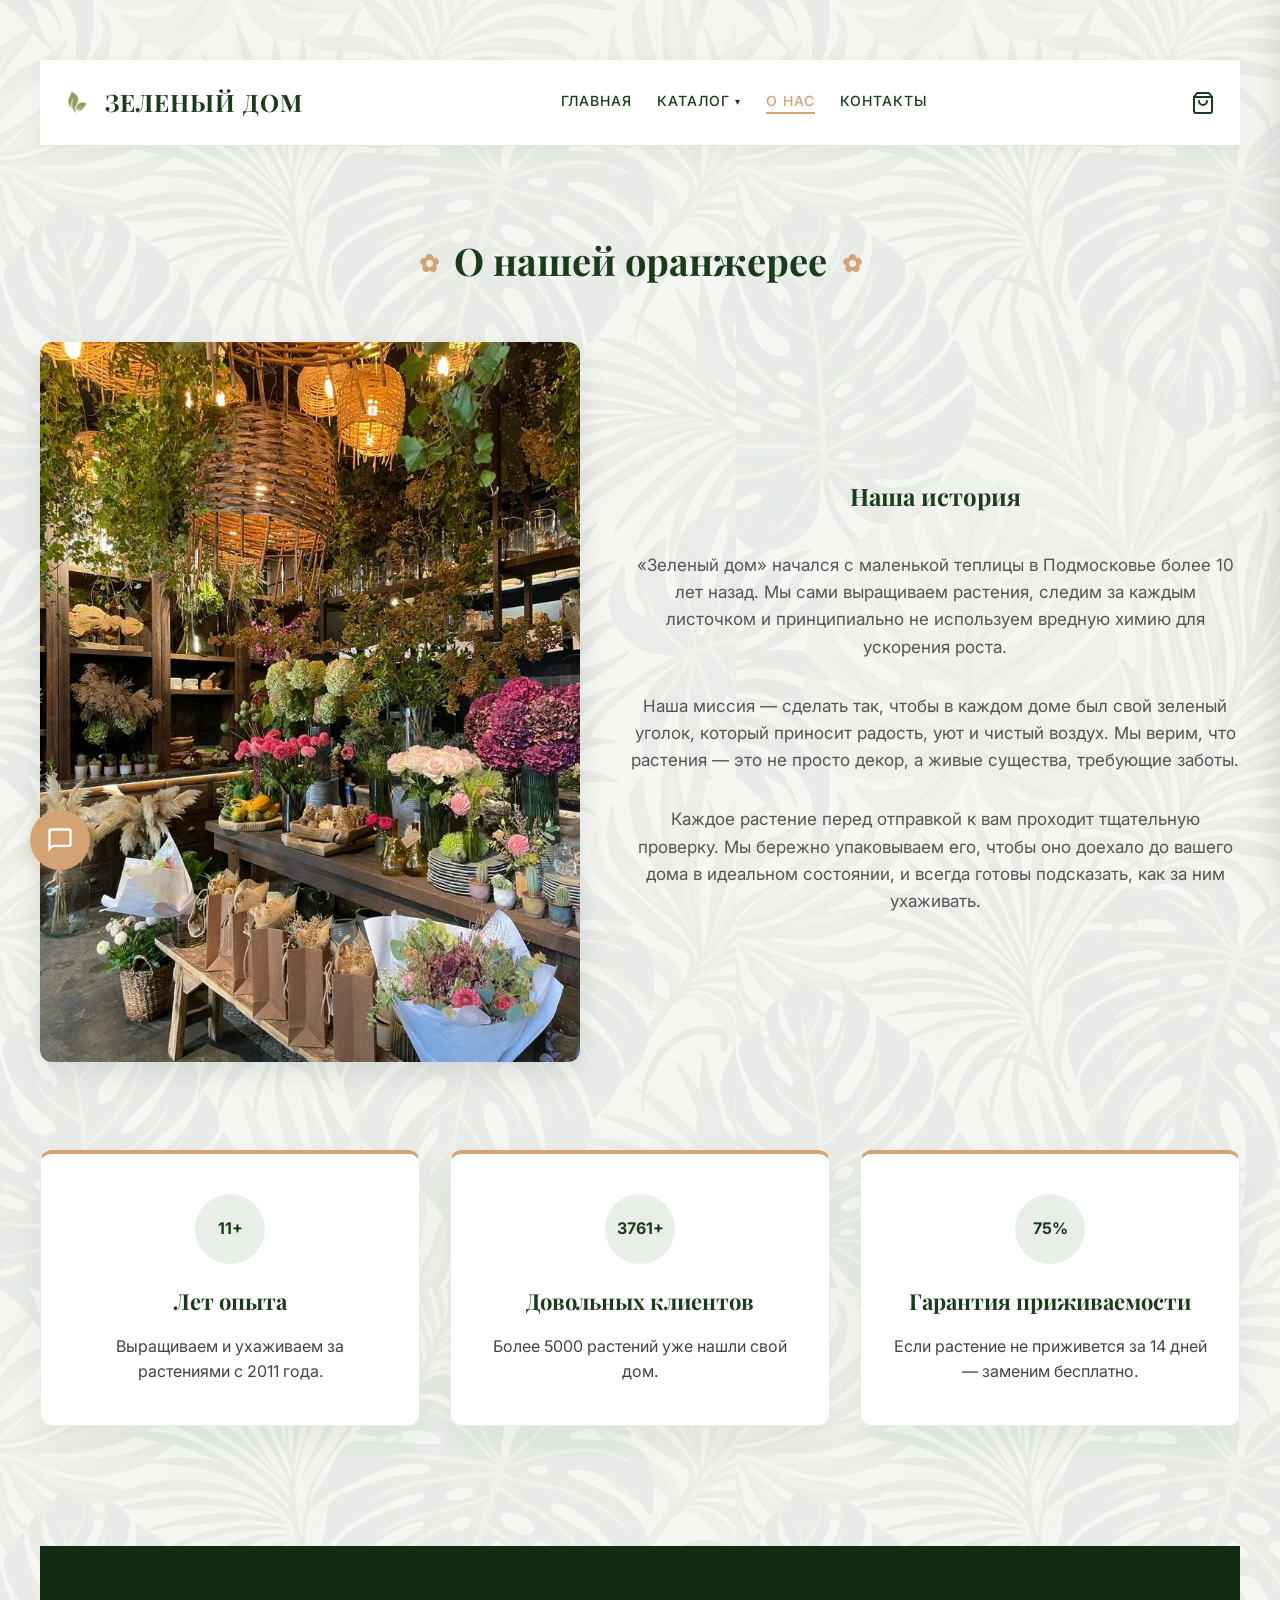
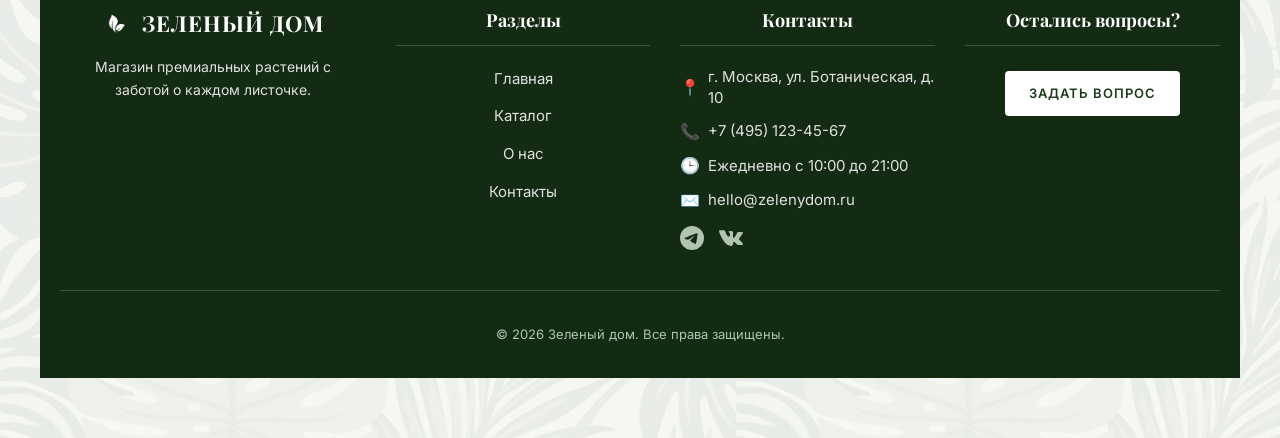
==== commit fce94459: "fix:мобильная" ====
--- a/about.html
+++ b/about.html
@@ -9,6 +9,7 @@
   <link rel="stylesheet" href="css/responsive.css">
 </head>
 <body>
+  <a class="skip-link" href="#main">Перейти к основному содержимому</a>
   <main id="main" class="container section">
 
   <header class="site-header">
--- a/css/style.css
+++ b/css/style.css
@@ -314,8 +314,7 @@
   height: 70px;
   background: #e8efe8;
   border-radius: 50%;
-  /* Счётчик на «О нас» — цифры крупнее, чем иконка */
-  font-size: 26px;
+
   font-weight: 700;
 }
 .feature-card h3 { margin-top: 0; font-size: 22px; margin-bottom: 15px; }
@@ -850,3 +849,30 @@
   font-weight: 600;
   color: #1a3c1a;
 }
+.cart-item__remove {
+  display: inline-flex;
+  align-items: center;
+  justify-content: center;
+  width: 34px;
+  height: 34px;
+  padding: 0;
+  margin-left: auto;
+  border: 1px solid #e0e0e0;
+  border-radius: 8px;
+  background: transparent;
+  color: #999;
+  cursor: pointer;
+  transition: color 0.2s, border-color 0.2s, background-color 0.2s;
+}
+
+.cart-item__remove:hover {
+  color: #b02a26;
+  border-color: #b02a26;
+  background-color: #fdecea;
+}
+
+/* Видимый фокус для клавиатуры (Практика 13) */
+.cart-item__remove:focus-visible {
+  outline: 3px solid #2e7d32;
+  outline-offset: 2px;
+}
--- a/css/responsive.css
+++ b/css/responsive.css
@@ -57,3 +57,259 @@
   /* Стрелки слайдера на телефоне мешают — оставляем точки */
   .slider__arrow { display: none; }
 }
+/* ============================================================
+   МОБИЛЬНАЯ АДАПТАЦИЯ — общий блок для всех страниц
+   ============================================================ */
+
+/* ============================================
+   1. ПЛАНШЕТЫ И ТЕЛЕФОНЫ (768px и меньше)
+   ============================================ */
+@media (max-width: 768px) {
+
+  /* ---------- ШАПКА ---------- */
+  .site-header__inner {
+    flex-direction: row;
+    flex-wrap: wrap;
+    align-items: center;
+    justify-content: space-between;
+    gap: 8px 16px;
+    padding: 10px 16px;
+  }
+
+  .site-logo {
+    order: 1;
+    font-size: 20px;
+    gap: 8px;
+  }
+
+  .logo-img {
+    width: 28px;
+    height: 28px;
+  }
+
+  .header-cart-btn {
+    order: 2;
+    margin-left: auto;
+  }
+
+  /* Меню — второй строкой, прокручивается вбок */
+  .site-nav {
+    order: 3;
+    width: 100%;
+  }
+
+  .site-nav__list {
+    display: flex;
+    gap: 4px;
+    overflow-x: auto;
+    -webkit-overflow-scrolling: touch;
+    padding-bottom: 4px;
+  }
+
+  .site-nav__list::-webkit-scrollbar {
+    display: none;
+  }
+
+  .site-nav__link {
+    font-size: 14px;
+    padding: 8px 10px;
+    white-space: nowrap;
+  }
+
+  /* Выпадающее меню «Каталог» — поверх контента, карточкой */
+  .site-nav__item--dropdown {
+    position: relative;
+  }
+
+  .site-nav__dropdown {
+    position: absolute;
+    top: 100%;
+    left: 0;
+    z-index: 100;
+    min-width: 220px;
+    background: #ffffff;
+    border: 1px solid #e0e0e0;
+    border-radius: 8px;
+    box-shadow: 0 8px 24px rgba(0, 0, 0, 0.12);
+    display: none;
+    padding: 6px 0;
+  }
+
+  .site-nav__item--dropdown.is-open .site-nav__dropdown {
+    display: block;
+  }
+
+  .site-nav__dropdown-link {
+    display: block;
+    padding: 10px 14px;
+    font-size: 14px;
+    white-space: nowrap;
+  }
+
+  /* ---------- HERO (главная) ---------- */
+  .hero {
+    flex-direction: column;
+    gap: 24px;
+    padding-top: 32px;
+  }
+
+  .hero__title {
+    font-size: 28px;
+  }
+
+  .hero__image {
+    width: 100%;
+    margin: 0;
+  }
+
+  .hero__image img {
+    width: 100%;
+    height: auto;
+    display: block;
+  }
+
+  /* ---------- О НАС: фото + текст ---------- */
+  .about-block {
+    flex-direction: column;
+    gap: 20px;
+  }
+
+  .about-block__image {
+    width: 100%;
+    max-width: 480px;
+    margin: 0 auto;
+  }
+
+  .about-block__image img {
+    width: 100%;
+    height: auto;
+    display: block;
+    border-radius: 12px;
+  }
+
+  .about-block__text {
+    width: 100%;
+    text-align: left;
+    padding: 0;
+  }
+
+  /* Статистика 15+ / 5000+ / 100% — в колонку */
+  .stats-grid {
+    grid-template-columns: 1fr;
+    gap: 16px;
+  }
+
+  /* ---------- КОНТАКТЫ: инфо + форма ---------- */
+  .contacts-layout,
+  .contacts-grid {
+    flex-direction: column;
+    grid-template-columns: 1fr;
+    gap: 24px;
+  }
+
+  .contacts-info,
+  .contacts-form {
+    width: 100%;
+    max-width: 100%;
+    padding: 0;
+  }
+
+  .contact-form input,
+  .contact-form select,
+  .contact-form textarea,
+  .contact-form button[type="submit"] {
+    width: 100%;
+    box-sizing: border-box;
+  }
+
+  /* Таблица доставки — скролл вбок */
+  .delivery-table {
+    display: block;
+    overflow-x: auto;
+    -webkit-overflow-scrolling: touch;
+  }
+
+  /* Карточки доставки и оплаты — в колонку */
+  .delivery-cards,
+  .payment-cards,
+  .delivery-grid,
+  .payment-grid {
+    grid-template-columns: 1fr;
+  }
+
+  /* ---------- ОБЩИЕ СЕТКИ КАРТОЧЕК ---------- */
+  .features-grid,
+  .tips-grid,
+  .products-container {
+    grid-template-columns: 1fr;
+  }
+}
+
+/* ============================================
+   2. ТЕЛЕФОНЫ (576px и меньше)
+   ============================================ */
+@media (max-width: 576px) {
+
+  /* ---------- ШАПКА компактнее ---------- */
+  .site-header__inner {
+    padding: 8px 12px;
+  }
+
+  .site-logo {
+    font-size: 18px;
+  }
+
+  .site-nav__link {
+    font-size: 13px;
+    padding: 6px 8px;
+  }
+
+  /* ---------- КНОПКИ: тап-зона от 44px ---------- */
+  .btn,
+  .product-card__button,
+  .chat-chip {
+    min-height: 44px;
+  }
+
+  /* ---------- СЛАЙДЕР: 1 карточка ---------- */
+  .slider__dot {
+    width: 44px;
+  }
+
+  /* ---------- КОРЗИНА: на весь экран ---------- */
+  .cart-sidebar {
+    width: 100%;
+    max-width: 100vw;
+  }
+
+  .cart-item__remove {
+    width: 40px;
+    height: 40px;
+  }
+
+  /* ---------- ЧАТ: не перекрывает пол-экрана ---------- */
+  .chat-widget__window {
+    width: calc(100vw - 32px);
+    max-height: 70vh;
+  }
+
+  .chat-widget__toggle {
+    width: 52px;
+    height: 52px;
+    bottom: 16px;
+    left: 16px;
+  }
+
+  /* ---------- МОДАЛКИ: не вылезают за края ---------- */
+  .order-dialog,
+  .success-dialog,
+  .product-dialog {
+    max-width: calc(100vw - 32px);
+    margin: auto;
+  }
+
+  /* ---------- Страница не скроллится вбок ---------- */
+  body {
+    overflow-x: hidden;
+  }
+}
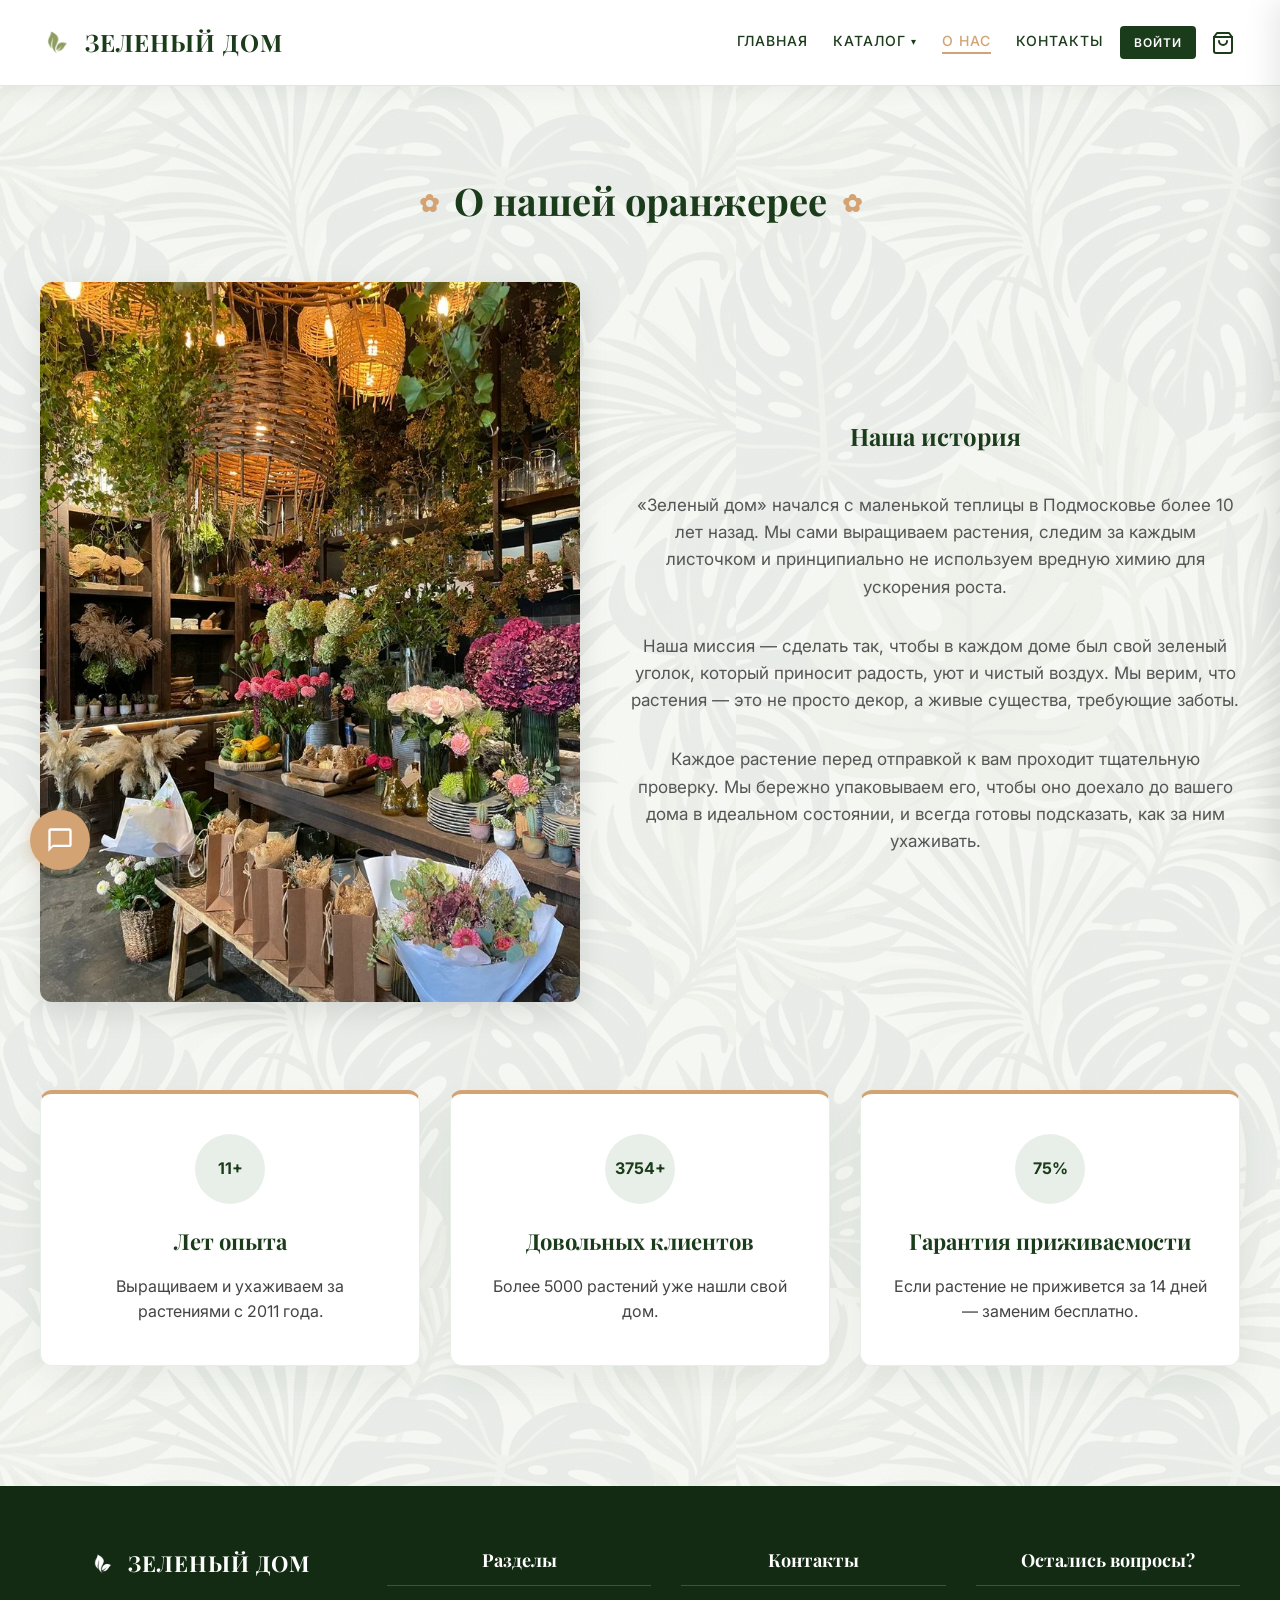
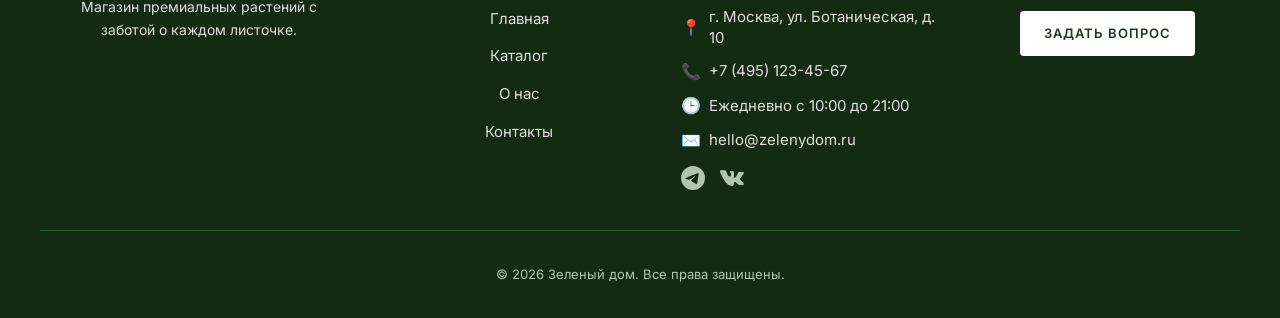
==== commit e638093e: "Фикс мобильной шапки: компактная кнопка Войти, тач-hover" ====
--- a/about.html
+++ b/about.html
@@ -10,7 +10,6 @@
 </head>
 <body>
   <a class="skip-link" href="#main">Перейти к основному содержимому</a>
-  <main id="main" class="container section">
 
   <header class="site-header">
     <div class="container site-header__inner">
@@ -36,14 +35,19 @@
           <li><a href="contacts.html" class="site-nav__link">Контакты</a></li>
         </ul>
       </nav>
-      <button class="header-cart-btn" id="open-cart" aria-label="Открыть корзину">
-        <svg xmlns="http://www.w3.org/2000/svg" width="24" height="24" fill="none" stroke="currentColor" stroke-width="2" stroke-linecap="round" stroke-linejoin="round" viewBox="0 0 24 24">
-          <path d="M6 2L3 6v14a2 2 0 0 0 2 2h14a2 2 0 0 0 2-2V6l-3-4z"></path>
-          <line x1="3" y1="6" x2="21" y2="6"></line>
-          <path d="M16 10a4 4 0 0 1-8 0"></path>
-        </svg>
-        <span class="cart-count" id="cart-count">0</span>
-      </button>
+      <div class="header-actions">
+        <button class="header-account-btn" id="account-btn" aria-label="Войти в аккаунт">
+          <span id="account-btn-text">Войти</span>
+        </button>
+        <button class="header-cart-btn" id="open-cart" aria-label="Открыть корзину">
+          <svg xmlns="http://www.w3.org/2000/svg" width="24" height="24" fill="none" stroke="currentColor" stroke-width="2" stroke-linecap="round" stroke-linejoin="round" viewBox="0 0 24 24">
+            <path d="M6 2L3 6v14a2 2 0 0 0 2 2h14a2 2 0 0 0 2-2V6l-3-4z"></path>
+            <line x1="3" y1="6" x2="21" y2="6"></line>
+            <path d="M16 10a4 4 0 0 1-8 0"></path>
+          </svg>
+          <span class="cart-count" id="cart-count">0</span>
+        </button>
+      </div>
     </div>
   </header>
 
@@ -205,9 +209,68 @@
       <button id="checkout-btn" class="btn" style="width: 100%;">Оформить заказ</button>
     </div>
   </aside>
+  <!-- МОДАЛЬНОЕ ОКНО АККАУНТА -->
+  <dialog class="account-dialog" id="account-dialog" aria-labelledby="account-dialog-title">
+    <button class="modal-close" id="close-account-dialog" type="button" aria-label="Закрыть">&times;</button>
+
+    <!-- Переключатель: вход / регистрация -->
+    <div class="account-tabs" role="tablist">
+      <button type="button" class="account-tab is-active" id="tab-login" role="tab" aria-selected="true">Вход</button>
+      <button type="button" class="account-tab" id="tab-register" role="tab" aria-selected="false">Регистрация</button>
+    </div>
+
+    <!-- ФОРМА ВХОДА -->
+    <form class="account-form" id="login-form" novalidate>
+      <h2 class="account-dialog__title" id="account-dialog-title">С возвращением!</h2>
+      <div class="account-form__group">
+        <label class="order-form__label" for="login-email">Email</label>
+        <input class="order-form__input" id="login-email" type="email" required autocomplete="email" placeholder="you@example.com">
+      </div>
+      <div class="account-form__group">
+        <label class="order-form__label" for="login-password">Пароль</label>
+        <input class="order-form__input" id="login-password" type="password" required autocomplete="current-password" placeholder="Ваш пароль">
+      </div>
+      <p class="form-errors" id="login-error" hidden></p>
+      <button type="submit" class="btn" style="width: 100%;">Войти</button>
+    </form>
+
+    <!-- ФОРМА РЕГИСТРАЦИИ -->
+    <form class="account-form" id="register-form" novalidate hidden>
+      <h2 class="account-dialog__title">Создать аккаунт</h2>
+      <div class="account-form__group">
+        <label class="order-form__label" for="reg-name">Имя</label>
+        <input class="order-form__input" id="reg-name" type="text" required autocomplete="name" placeholder="Анна">
+      </div>
+      <div class="account-form__group">
+        <label class="order-form__label" for="reg-email">Email</label>
+        <input class="order-form__input" id="reg-email" type="email" required autocomplete="email" placeholder="you@example.com">
+      </div>
+      <div class="account-form__group">
+        <label class="order-form__label" for="reg-password">Пароль (минимум 6 символов)</label>
+        <input class="order-form__input" id="reg-password" type="password" required minlength="6" autocomplete="new-password" placeholder="••••••">
+      </div>
+      <label class="order-form__checkbox">
+        <input type="checkbox" id="reg-consent" required>
+        <span>Согласен на обработку персональных данных <span class="req">*</span></span>
+      </label>
+      <p class="form-errors" id="register-error" hidden></p>
+      <button type="submit" class="btn" style="width: 100%;">Зарегистрироваться</button>
+    </form>
+
+    <!-- Меню вошедшего пользователя -->
+    <div class="account-panel" id="account-panel" hidden>
+      <div class="success-dialog__icon" aria-hidden="true">🌿</div>
+      <h2 class="account-dialog__title">Привет, <span id="account-name">друг</span>!</h2>
+      <p class="account-panel__email" id="account-email">you@example.com</p>
+      <p class="account-panel__text">Ваши заявки и корзина сохраняются на этом устройстве.</p>
+      <button type="button" class="btn btn--outline" id="logout-btn" style="width: 100%;">Выйти</button>
+    </div>
+  </dialog>
 
   <script src="js/data.js" defer></script>
   <script src="js/cart.js" defer></script>
   <script src="js/main.js" defer></script>
+  <script src="js/auth.js" defer></script>
+
 </body>
 </html>
--- a/css/style.css
+++ b/css/style.css
@@ -10,7 +10,6 @@
   color: #333;
   line-height: 1.6;
   background-color: #f7f9f7;
-  /* Файл переименуй: паттерн2.jpg -> pattern2.jpg */
   background-image: linear-gradient(rgba(247, 249, 247, 0.92), rgba(247, 249, 247, 0.92)), url('../images/pattern2.jpg');
 }
 
@@ -44,6 +43,7 @@
 
 .site-header__inner {
   display: flex; justify-content: space-between; align-items: center;
+  gap: 16px;               /* ← добавить: минимальный зазор между всеми блоками */
   padding: 10px 20px; min-height: 65px;
 }
 
@@ -82,6 +82,63 @@
 .site-nav__dropdown-link { display: block; padding: 10px 20px; color: #1a3c1a; text-decoration: none; font-size: 14px; font-weight: 500; transition: background 0.2s, color 0.2s; }
 .site-nav__dropdown-link:hover { background: #e8efe8; color: #d4a373; }
 
+/* === ГРУППА КНОПОК В ШАПКЕ: АККАУНТ + КОРЗИНА === */
+.header-actions {
+  display: flex;
+  align-items: center;
+  gap: 10px;
+  flex-shrink: 0;        
+}
+.site-nav { margin-left: auto; }
+
+.header-account-btn {
+  background: #1a3c1a;
+  color: #fff;
+  border: none;
+  border-radius: 4px;
+  padding: 9px 14px;
+  font-family: 'Inter', sans-serif;
+  font-size: 12px;
+  font-weight: 600;
+  text-transform: uppercase;
+  letter-spacing: 1px;
+  cursor: pointer;
+  white-space: nowrap;
+  transition: background 0.3s;
+}
+.header-account-btn:hover { background: #d4a373; }
+
+.header-cart-btn {
+  position: relative;
+  background: transparent;
+  border: none;
+  cursor: pointer;
+  color: #1a3c1a;
+  display: flex;
+  align-items: center;
+  justify-content: center;
+  padding: 5px;
+  transition: color 0.3s;
+}
+.header-cart-btn:hover { color: #d4a373; }
+
+/* Бейдж: по умолчанию скрыт, показывает его cart.js */
+.cart-count {
+  position: absolute;
+  top: -2px;
+  right: -5px;
+  background-color: #d4a373;
+  color: #fff;
+  font-size: 11px;
+  font-weight: bold;
+  width: 18px;
+  height: 18px;
+  border-radius: 50%;
+  align-items: center;
+  justify-content: center;
+  display: none;
+}
+
 /* === КНОПКИ === */
 .btn { display: inline-block; padding: 12px 24px; text-decoration: none; text-align: center; font-weight: 600; background: #1a3c1a; color: white; border: none; transition: 0.3s; font-size: 13px; text-transform: uppercase; letter-spacing: 1px; cursor: pointer; border-radius: 4px; }
 .btn:hover { background: #2e5e2e; }
@@ -112,12 +169,8 @@
   color: #1a3c1a;
   font-family: 'Playfair Display', serif;
 }
-.section__title::before {
-  content: '✿'; color: #d4a373; font-size: 24px; font-style: normal;
-}
-.section__title::after {
-  content: '✿'; color: #d4a373; font-size: 24px; font-style: normal;
-}
+.section__title::before { content: '✿'; color: #d4a373; font-size: 24px; font-style: normal; }
+.section__title::after { content: '✿'; color: #d4a373; font-size: 24px; font-style: normal; }
 
 .breadcrumbs { font-size: 14px; color: #666; margin-bottom: 20px; }
 .breadcrumbs a { color: #1a3c1a; text-decoration: none; }
@@ -152,13 +205,15 @@
 .filter-list a:hover { background: #e8efe8; color: #1a3c1a; padding-left: 20px; }
 .category-title { font-family: 'Playfair Display', serif; font-size: 28px; color: #1a3c1a; margin-bottom: 25px; padding-bottom: 10px; border-bottom: 2px solid #e8efe8; }
 
+/* ---------- Фильтры каталога ---------- */
 .catalog-controls {
   display: flex;
+  align-items: stretch;
   gap: 15px;
   margin-bottom: 20px;
   flex-wrap: wrap;
 }
-.catalog-search, .catalog-select {
+.catalog-search, .catalog-selects select {
   padding: 12px 15px;
   border: 1px solid #c0d0c0;
   border-radius: 6px;
@@ -166,17 +221,30 @@
   font-size: 15px;
   background: #fff;
 }
-.catalog-search { flex: 1; min-width: 200px; }
+.catalog-search {
+  flex: 1 1 auto;
+  min-width: 200px;
+  box-sizing: border-box;
+}
+.catalog-selects {
+  display: flex;
+  gap: 10px;
+  flex: 0 0 auto;
+}
+.catalog-selects select {
+  flex: 0 0 auto;
+  width: auto;
+  min-width: 190px;
+  box-sizing: border-box;
+  margin: 0;
+}
 .products-count { margin-bottom: 20px; font-weight: 600; color: #1a3c1a; }
 
 /* Пустой результат каталога */
-.empty-state {
-  text-align: center;
-  padding: 60px 20px;
-}
+.empty-state { text-align: center; padding: 60px 20px; }
 .empty-state__icon { font-size: 48px; margin-bottom: 15px; }
 .empty-state h2, .empty-state h3 { margin: 10px 0; }
-.empty-state p { color: #777; margin-bottom: 20px; }
+.empty-state p { color: #555; margin-bottom: 20px; }
 
 /* === МОДАЛЬНЫЕ ОКНА === */
 dialog { border: none; border-radius: 12px; padding: 0; box-shadow: 0 20px 50px rgba(0,0,0,0.3); }
@@ -204,6 +272,37 @@
 .success-dialog__title { font-size: 24px; margin: 0 0 15px; }
 .success-dialog__text { color: #444; font-size: 15px; line-height: 1.6; margin: 0 0 25px; }
 .success-dialog__btn { width: 100%; padding: 14px; }
+
+/* === АККАУНТ === */
+.account-dialog { max-width: 420px; width: calc(100vw - 24px); background: #fff; padding: 30px 25px; }
+.account-tabs {
+  display: flex;
+  gap: 6px;
+  background: #e8efe8;
+  border-radius: 8px;
+  padding: 4px;
+  margin-bottom: 20px;
+}
+.account-tab {
+  flex: 1;
+  padding: 10px;
+  border: none;
+  background: transparent;
+  border-radius: 6px;
+  font-family: inherit;
+  font-size: 14px;
+  font-weight: 600;
+  color: #1a3c1a;
+  cursor: pointer;
+  transition: background 0.2s, color 0.2s;
+}
+.account-tab.is-active { background: #1a3c1a; color: #fff; }
+.account-dialog__title { font-size: 24px; margin: 0 0 18px; text-align: center; }
+.account-form { display: flex; flex-direction: column; gap: 14px; }
+.account-form__group { display: flex; flex-direction: column; }
+.account-panel { text-align: center; }
+.account-panel__email { color: #666; font-size: 14px; margin: 0 0 10px; }
+.account-panel__text { color: #555; font-size: 14px; margin: 0 0 20px; }
 
 /* === ФОРМЫ === */
 .order-form { display: grid; grid-template-columns: 1fr 1fr; gap: 20px; }
@@ -217,9 +316,8 @@
 .order-form__checkbox { display: flex; align-items: flex-start; gap: 10px; font-size: 13px; color: #444; cursor: pointer; line-height: 1.4; }
 .order-form__checkbox input[type="checkbox"], .form-checkbox input[type="checkbox"] { width: 16px; height: 16px; margin-top: 2px; accent-color: #1a3c1a; flex-shrink: 0; cursor: pointer; }
 .order-form__checkbox[aria-invalid="true"] { color: #d9534f; }
-.order-form__note { grid-column: 1 / -1; font-size: 12px; color: #888; margin: 0; text-align: center; }
-
-/* Чекбокс согласия (по заданию: label class="form-group form-checkbox") */
+.order-form__note { grid-column: 1 / -1; font-size: 12px; color: #555; margin: 0; text-align: center; }
+
 .form-group.form-checkbox {
   display: flex;
   align-items: flex-start;
@@ -257,16 +355,13 @@
 .order-form--page .order-form__input,
 .order-form--page .order-form__select,
 .order-form--page .order-form__textarea { padding: 14px 18px; background: #f9fbf9; border: 1px solid #c0d0c0; }
-.order-form--page .order-form__input:focus,
-.order-form--page .order-form__select:focus,
-.order-form--page .order-form__textarea:focus { background: #ffffff; }
 .order-form--page .btn { padding: 16px; font-size: 15px; margin-top: 10px; }
 
 /* Сообщения валидации */
 .form-errors {
   grid-column: 1 / -1;
   background-color: #fdf2f2;
-  color: #d9534f;
+  color: #b02a26;
   padding: 12px 15px;
   border-radius: 6px;
   border-left: 4px solid #d9534f;
@@ -314,7 +409,6 @@
   height: 70px;
   background: #e8efe8;
   border-radius: 50%;
-
   font-weight: 700;
 }
 .feature-card h3 { margin-top: 0; font-size: 22px; margin-bottom: 15px; }
@@ -500,38 +594,6 @@
   box-shadow: 0 4px 15px rgba(0,0,0,0.05);
 }
 
-/* === ИКОНКА КОРЗИНЫ В ШАПКЕ === */
-.header-cart-btn {
-  position: relative;
-  background: transparent;
-  border: none;
-  cursor: pointer;
-  color: #1a3c1a;
-  display: flex;
-  align-items: center;
-  justify-content: center;
-  padding: 5px;
-  transition: color 0.3s;
-}
-.header-cart-btn:hover { color: #d4a373; }
-
-/* Бейдж: по умолчанию скрыт, показывает его cart.js */
-.cart-count {
-  position: absolute;
-  top: -2px;
-  right: -5px;
-  background-color: #d4a373;
-  color: #fff;
-  font-size: 11px;
-  font-weight: bold;
-  width: 18px;
-  height: 18px;
-  border-radius: 50%;
-  align-items: center;
-  justify-content: center;
-  display: none;
-}
-
 /* === ВЫЕЗЖАЮЩАЯ КОРЗИНА === */
 .cart-overlay {
   position: fixed;
@@ -583,8 +645,31 @@
   width: 25px; height: 25px; cursor: pointer; color: #1a3c1a; font-weight: bold;
 }
 .cart-item__controls button:hover { background: #d4a373; color: #fff; }
-.cart-item__remove { background: none; border: none; color: #d9534f; cursor: pointer; font-size: 13px; margin-left: auto; }
-.cart-empty { text-align: center; color: #888; padding: 30px 10px; }
+.cart-item__remove {
+  display: inline-flex;
+  align-items: center;
+  justify-content: center;
+  width: 34px;
+  height: 34px;
+  padding: 0;
+  margin-left: auto;
+  border: 1px solid #e0e0e0;
+  border-radius: 8px;
+  background: transparent;
+  color: #999;
+  cursor: pointer;
+  transition: color 0.2s, border-color 0.2s, background-color 0.2s;
+}
+.cart-item__remove:hover {
+  color: #b02a26;
+  border-color: #b02a26;
+  background-color: #fdecea;
+}
+.cart-item__remove:focus-visible {
+  outline: 3px solid #2e7d32;
+  outline-offset: 2px;
+}
+.cart-empty { text-align: center; color: #555; padding: 30px 10px; }
 
 /* === СЛАЙДЕР === */
 .slider { position: relative; padding: 0 50px; max-width: 100%; overflow: hidden; }
@@ -712,7 +797,6 @@
 .chat-widget__body { display: flex; flex-direction: column; height: 350px; overflow: hidden; }
 .chat-widget__messages { flex-grow: 1; overflow-y: auto; padding: 20px 20px 0 20px; display: flex; flex-direction: column; gap: 15px; }
 
-/* Сообщения: и статичное приветствие, и те, что добавляет main.js */
 .chat-widget__message, .chat-message {
   background: #ffffff;
   padding: 12px 15px;
@@ -795,23 +879,9 @@
 }
 .chat-widget__send:hover { background: #4a6143; }
 
-/* Адаптив для сеток и заголовков */
-@media (max-width: 768px) {
-  .section__title { font-size: 28px; gap: 10px; flex-wrap: wrap; }
-  .section__title::before, .section__title::after { font-size: 18px; }
-}
-
-@media (max-width: 992px) {
-  .features-grid, .tips-grid { grid-template-columns: repeat(2, 1fr); }
-}
-@media (max-width: 576px) {
-  .features-grid, .tips-grid { grid-template-columns: 1fr; }
-}
 /* ============================================
    ПРАКТИКА 13: ДОСТУПНОСТЬ (A11Y)
    ============================================ */
-
-/* Skip-link: скрыта за экраном, видна при фокусе */
 .skip-link {
   position: absolute;
   left: 16px;
@@ -828,20 +898,14 @@
   top: 16px;
 }
 
-/* Дропдаун меню открывается при фокусе с клавиатуры */
 .site-nav__item--dropdown:focus-within .site-nav__dropdown {
   opacity: 1;
   visibility: visible;
   transform: translateX(-50%) translateY(6px);
 }
 
-/* Исправление контрастности (было #888, #777 — ниже нормы 4.5:1) */
-.cart-empty { color: #555; }
 .order-form__note { color: #555; }
-.empty-state p, .empty-state__text { color: #555; }
-.form-errors { color: #b02a26; }
-
-/* Стиль для caption таблицы доставки */
+
 .product-table caption {
   caption-side: top;
   text-align: left;
@@ -849,30 +913,16 @@
   font-weight: 600;
   color: #1a3c1a;
 }
-.cart-item__remove {
-  display: inline-flex;
-  align-items: center;
-  justify-content: center;
-  width: 34px;
-  height: 34px;
-  padding: 0;
-  margin-left: auto;
-  border: 1px solid #e0e0e0;
-  border-radius: 8px;
-  background: transparent;
-  color: #999;
-  cursor: pointer;
-  transition: color 0.2s, border-color 0.2s, background-color 0.2s;
-}
-
-.cart-item__remove:hover {
-  color: #b02a26;
-  border-color: #b02a26;
-  background-color: #fdecea;
-}
-
-/* Видимый фокус для клавиатуры (Практика 13) */
-.cart-item__remove:focus-visible {
-  outline: 3px solid #2e7d32;
-  outline-offset: 2px;
-}
+
+/* Адаптив для сеток и заголовков */
+@media (max-width: 768px) {
+  .section__title { font-size: 28px; gap: 10px; flex-wrap: wrap; }
+  .section__title::before, .section__title::after { font-size: 18px; }
+}
+
+@media (max-width: 992px) {
+  .features-grid, .tips-grid { grid-template-columns: repeat(2, 1fr); }
+}
+@media (max-width: 576px) {
+  .features-grid, .tips-grid { grid-template-columns: 1fr; }
+}
--- a/css/responsive.css
+++ b/css/responsive.css
@@ -1,70 +1,35 @@
+/* ---------- База ---------- */
 img, video { max-width: 100%; height: auto; }
 body { overflow-x: hidden; }
 
+/* ============================================
+   ПЛАНШЕТЫ (992px и меньше)
+   ============================================ */
 @media (max-width: 992px) {
   .products-grid { grid-template-columns: repeat(2, 1fr); }
   .footer-grid { grid-template-columns: repeat(2, 1fr); gap: 40px; }
+
   .catalog-layout { grid-template-columns: 1fr; }
   .catalog-filters { position: static; }
-  .hero, .contacts-wrapper { flex-direction: column; }
+
+  .hero { flex-direction: column; }
+  .contacts-wrapper { grid-template-columns: 1fr; }
+
   .order-form { grid-template-columns: 1fr; }
   .order-form__group--wide { grid-column: span 1; }
   .delivery-features, .payment-grid { grid-template-columns: 1fr; }
+
   .slider__slide { flex: 0 0 calc((100% - 30px) / 2); }
 }
 
-@media (max-width: 768px) {
-  .site-header__inner { flex-direction: column; gap: 15px; padding: 15px 20px; }
-  .site-nav__list { flex-wrap: wrap; justify-content: center; gap: 15px; }
-  .hero__title { font-size: 36px; }
-
-  .site-nav__dropdown { position: static; transform: none; opacity: 1; visibility: visible; box-shadow: none; border: none; padding-left: 0; margin-top: 10px; display: none; width: 100%; background: transparent; }
-  .site-nav__item--dropdown.is-open .site-nav__dropdown { display: block; }
-  .site-nav__item--dropdown:hover .site-nav__dropdown { display: none; }
-  .site-nav__item--dropdown.is-open:hover .site-nav__dropdown { display: block; }
-  .site-nav__dropdown-link { padding: 8px 15px; text-align: center; }
-
-  .product-dialog__inner { flex-direction: column; padding: 20px; gap: 20px; }
-  .product-dialog__img { flex: none; max-height: 250px; }
-
-  .video-wrapper { margin: 10px auto 20px; }
-}
-
-@media (max-width: 576px) {
-  .products-grid, .footer-grid { grid-template-columns: 1fr; }
-  .hero__title { font-size: 28px; }
-  .section__title { font-size: 26px; }
-  .order-form { padding: 0; }
-
-  .slider { padding: 0 30px; }
-  .slider__slide { flex: 0 0 100%; }
-
-  .chat-widget { left: 15px; bottom: 15px; }
-  .chat-widget__window { width: calc(100vw - 30px); max-width: 340px; }
-
-  /* Корзина на телефоне — во всю ширину, но не шире 400px */
-  .cart-sidebar { width: 100%; max-width: 400px; }
-  .cart-item { gap: 10px; }
-  .cart-item__img { width: 60px; height: 60px; }
-
-  /* Диалоги не прилипают к краям экрана */
-  .order-dialog, .product-dialog, .success-dialog {
-    width: calc(100vw - 24px);
-    max-width: 460px;
-    padding: 20px;
-  }
-
-  /* Стрелки слайдера на телефоне мешают — оставляем точки */
-  .slider__arrow { display: none; }
-}
-/* ============================================================
-   МОБИЛЬНАЯ АДАПТАЦИЯ — общий блок для всех страниц
-   ============================================================ */
-
 /* ============================================
-   1. ПЛАНШЕТЫ И ТЕЛЕФОНЫ (768px и меньше)
+   ПЛАНШЕТЫ И ТЕЛЕФОНЫ (768px и меньше)
    ============================================ */
 @media (max-width: 768px) {
+
+  /* ---------- ЗАГОЛОВКИ ---------- */
+  .section__title { font-size: 28px; gap: 10px; flex-wrap: wrap; }
+  .section__title::before, .section__title::after { font-size: 18px; }
 
   /* ---------- ШАПКА ---------- */
   .site-header__inner {
@@ -76,27 +41,14 @@
     padding: 10px 16px;
   }
 
-  .site-logo {
-    order: 1;
-    font-size: 20px;
-    gap: 8px;
-  }
-
-  .logo-img {
-    width: 28px;
-    height: 28px;
-  }
-
-  .header-cart-btn {
-    order: 2;
-    margin-left: auto;
-  }
-
-  /* Меню — второй строкой, прокручивается вбок */
-  .site-nav {
-    order: 3;
-    width: 100%;
-  }
+  .site-logo { order: 1; font-size: 20px; gap: 8px; }
+  .logo-img { width: 28px; height: auto; }
+
+  /* Группа кнопок: аккаунт + корзина рядом, справа */
+  .header-actions { order: 2; margin-left: auto; }
+
+  /* Меню — второй строкой */
+  .site-nav { order: 3; width: 100%; }
 
   .site-nav__list {
     display: flex;
@@ -105,38 +57,49 @@
     -webkit-overflow-scrolling: touch;
     padding-bottom: 4px;
   }
-
-  .site-nav__list::-webkit-scrollbar {
-    display: none;
-  }
-
-  .site-nav__link {
-    font-size: 14px;
-    padding: 8px 10px;
-    white-space: nowrap;
-  }
-
-  /* Выпадающее меню «Каталог» — поверх контента, карточкой */
-  .site-nav__item--dropdown {
-    position: relative;
-  }
+  .site-nav__list::-webkit-scrollbar { display: none; }
+
+  .site-nav__link { font-size: 14px; padding: 8px 10px; white-space: nowrap; }
+
+  /* Дропдаун карточкой поверх контента */
+  .site-nav__item--dropdown { position: relative; }
 
   .site-nav__dropdown {
     position: absolute;
     top: 100%;
     left: 0;
-    z-index: 100;
+    right: auto;
+    transform: translateY(6px);
     min-width: 220px;
     background: #ffffff;
     border: 1px solid #e0e0e0;
     border-radius: 8px;
     box-shadow: 0 8px 24px rgba(0, 0, 0, 0.12);
+    opacity: 0;
+    visibility: hidden;
     display: none;
     padding: 6px 0;
+    margin: 0;
+    z-index: 100;
   }
 
   .site-nav__item--dropdown.is-open .site-nav__dropdown {
     display: block;
+    opacity: 1;
+    visibility: visible;
+    transform: translateY(6px);
+  }
+
+  .site-nav__item--dropdown:hover .site-nav__dropdown {
+    display: none;
+    opacity: 0;
+    visibility: hidden;
+  }
+
+  .site-nav__item--dropdown.is-open:hover .site-nav__dropdown {
+    display: block;
+    opacity: 1;
+    visibility: visible;
   }
 
   .site-nav__dropdown-link {
@@ -144,75 +107,56 @@
     padding: 10px 14px;
     font-size: 14px;
     white-space: nowrap;
-  }
-
-  /* ---------- HERO (главная) ---------- */
+    text-align: left;
+  }
+
+  /* Кнопка «Войти» компактнее */
+  .header-account-btn {
+    padding: 8px 10px;
+    font-size: 11px;
+    min-height: 44px;
+  }
+
+  /* ---------- HERO ---------- */
   .hero {
     flex-direction: column;
     gap: 24px;
-    padding-top: 32px;
-  }
-
-  .hero__title {
-    font-size: 28px;
-  }
-
-  .hero__image {
-    width: 100%;
-    margin: 0;
-  }
-
-  .hero__image img {
-    width: 100%;
-    height: auto;
-    display: block;
-  }
-
-  /* ---------- О НАС: фото + текст ---------- */
+    padding: 40px 16px;
+  }
+  .hero__title { font-size: 28px; }
+  .hero__content { padding: 30px 24px; }
+  .hero__image { width: 100%; margin: 0; }
+  .hero__image img { width: 100%; height: auto; display: block; }
+
+  /* ---------- О НАС ---------- */
   .about-block {
     flex-direction: column;
     gap: 20px;
-  }
-
+    margin: 20px 0 40px;
+  }
   .about-block__image {
     width: 100%;
-    max-width: 480px;
+    max-width: min(480px, 100%);
     margin: 0 auto;
   }
-
   .about-block__image img {
     width: 100%;
     height: auto;
     display: block;
     border-radius: 12px;
   }
-
-  .about-block__text {
-    width: 100%;
-    text-align: left;
+  .about-block__content {
+    width: 100%;
+    text-align: center;
     padding: 0;
   }
 
-  /* Статистика 15+ / 5000+ / 100% — в колонку */
-  .stats-grid {
-    grid-template-columns: 1fr;
-    gap: 16px;
-  }
-
-  /* ---------- КОНТАКТЫ: инфо + форма ---------- */
-  .contacts-layout,
-  .contacts-grid {
-    flex-direction: column;
+  /* ---------- КОНТАКТЫ ---------- */
+  .contacts-wrapper {
     grid-template-columns: 1fr;
     gap: 24px;
   }
-
-  .contacts-info,
-  .contacts-form {
-    width: 100%;
-    max-width: 100%;
-    padding: 0;
-  }
+  .contacts-form-wrapper { padding: 24px 20px; }
 
   .contact-form input,
   .contact-form select,
@@ -222,94 +166,124 @@
     box-sizing: border-box;
   }
 
-  /* Таблица доставки — скролл вбок */
-  .delivery-table {
+  .table-wrapper {
     display: block;
     overflow-x: auto;
     -webkit-overflow-scrolling: touch;
   }
 
-  /* Карточки доставки и оплаты — в колонку */
-  .delivery-cards,
-  .payment-cards,
-  .delivery-grid,
-  .payment-grid {
-    grid-template-columns: 1fr;
-  }
-
-  /* ---------- ОБЩИЕ СЕТКИ КАРТОЧЕК ---------- */
-  .features-grid,
-  .tips-grid,
-  .products-container {
-    grid-template-columns: 1fr;
-  }
+  /* ---------- МОДАЛКА ТОВАРА ---------- */
+  .product-dialog__inner { flex-direction: column; padding: 20px; gap: 20px; }
+  .product-dialog__img { flex: none; max-height: 250px; }
+
+  .video-wrapper { margin: 10px auto 20px; }
+
+  /* ---------- КАТАЛОГ: фильтры ровно ---------- */
+  .catalog-search {
+    display: block;
+    width: 100%;
+    box-sizing: border-box;
+    margin: 0 0 10px;
+    flex: none;
+  }
+
+  .catalog-selects {
+    display: flex;
+    gap: 10px;
+    margin: 0;
+    flex: 1 1 100%;
+  }
+
+  .catalog-selects select {
+    flex: 1 1 0;
+    width: 100%;
+    min-width: 0;
+    box-sizing: border-box;
+    margin: 0;
+  }
+
+  .products-count { margin: 12px 0; }
 }
 
 /* ============================================
-   2. ТЕЛЕФОНЫ (576px и меньше)
+   ТЕЛЕФОНЫ (576px и меньше)
    ============================================ */
 @media (max-width: 576px) {
 
-  /* ---------- ШАПКА компактнее ---------- */
-  .site-header__inner {
-    padding: 8px 12px;
-  }
-
-  .site-logo {
-    font-size: 18px;
-  }
-
-  .site-nav__link {
-    font-size: 13px;
-    padding: 6px 8px;
-  }
-
-  /* ---------- КНОПКИ: тап-зона от 44px ---------- */
+  .products-grid,
+  .footer-grid,
+  .features-grid,
+  .tips-grid {
+    grid-template-columns: 1fr;
+  }
+
+  .hero__title { font-size: 28px; }
+  .section__title { font-size: 26px; }
+  .order-form { padding: 0; }
+
+  .site-header__inner { padding: 8px 12px; }
+  .site-logo { font-size: 18px; }
+  .site-nav__link { font-size: 13px; padding: 6px 8px; }
+  .header-account-btn { padding: 7px 8px; font-size: 10px; }
+
   .btn,
   .product-card__button,
   .chat-chip {
     min-height: 44px;
   }
 
-  /* ---------- СЛАЙДЕР: 1 карточка ---------- */
-  .slider__dot {
-    width: 44px;
-  }
-
-  /* ---------- КОРЗИНА: на весь экран ---------- */
-  .cart-sidebar {
-    width: 100%;
-    max-width: 100vw;
-  }
-
-  .cart-item__remove {
-    width: 40px;
-    height: 40px;
-  }
-
-  /* ---------- ЧАТ: не перекрывает пол-экрана ---------- */
+  /* Слайдер: 1 карточка, только точки */
+  .slider { padding: 0 10px; }
+  .slider__slide { flex: 0 0 100%; }
+  .slider__arrow { display: none; }
+  .slider__dot { width: 44px; height: 12px; border-radius: 6px; }
+
+  /* Корзина на весь экран */
+  .cart-sidebar { width: 100%; max-width: 100vw; }
+  .cart-item { gap: 10px; }
+  .cart-item__img { width: 60px; height: 60px; }
+  .cart-item__remove { width: 40px; height: 40px; }
+
+  /* Чат компактнее */
+  .chat-widget { left: 15px; bottom: 15px; }
   .chat-widget__window {
-    width: calc(100vw - 32px);
+    width: calc(100vw - 30px);
+    max-width: 340px;
     max-height: 70vh;
   }
-
-  .chat-widget__toggle {
-    width: 52px;
-    height: 52px;
-    bottom: 16px;
-    left: 16px;
-  }
-
-  /* ---------- МОДАЛКИ: не вылезают за края ---------- */
+  .chat-widget__toggle { width: 52px; height: 52px; }
+
+  /* Модалки не вылезают за края */
   .order-dialog,
+  .product-dialog,
   .success-dialog,
-  .product-dialog {
-    max-width: calc(100vw - 32px);
+  .account-dialog {
+    width: calc(100vw - 24px);
+    max-width: calc(100vw - 24px);
+    padding: 20px;
     margin: auto;
   }
-
-  /* ---------- Страница не скроллится вбок ---------- */
-  body {
-    overflow-x: hidden;
-  }
-}
+}
+/* ============================================================
+   ФИКС: мобильная шапка и тач-hover
+   ============================================================ */
+
+/* Кнопка «Войти» — компактная, вровень с логотипом */
+@media (max-width: 768px) {
+  .header-account-btn {
+    padding: 6px 10px;
+    font-size: 10px;
+    letter-spacing: 0.5px;
+    min-height: 0;
+    line-height: 1.2;
+    border-radius: 4px;
+  }
+}
+
+/* На сенсорных экранах hover не «залипает»:
+   подчёркивание и перекраска — только у активного пункта */
+@media (hover: none) {
+  .site-nav__link:hover::after { transform: scaleX(0); }
+  .site-nav__link:hover { color: #1a3c1a; }
+  .site-nav__item--dropdown:hover .site-nav__caret { transform: rotate(0deg); }
+}
